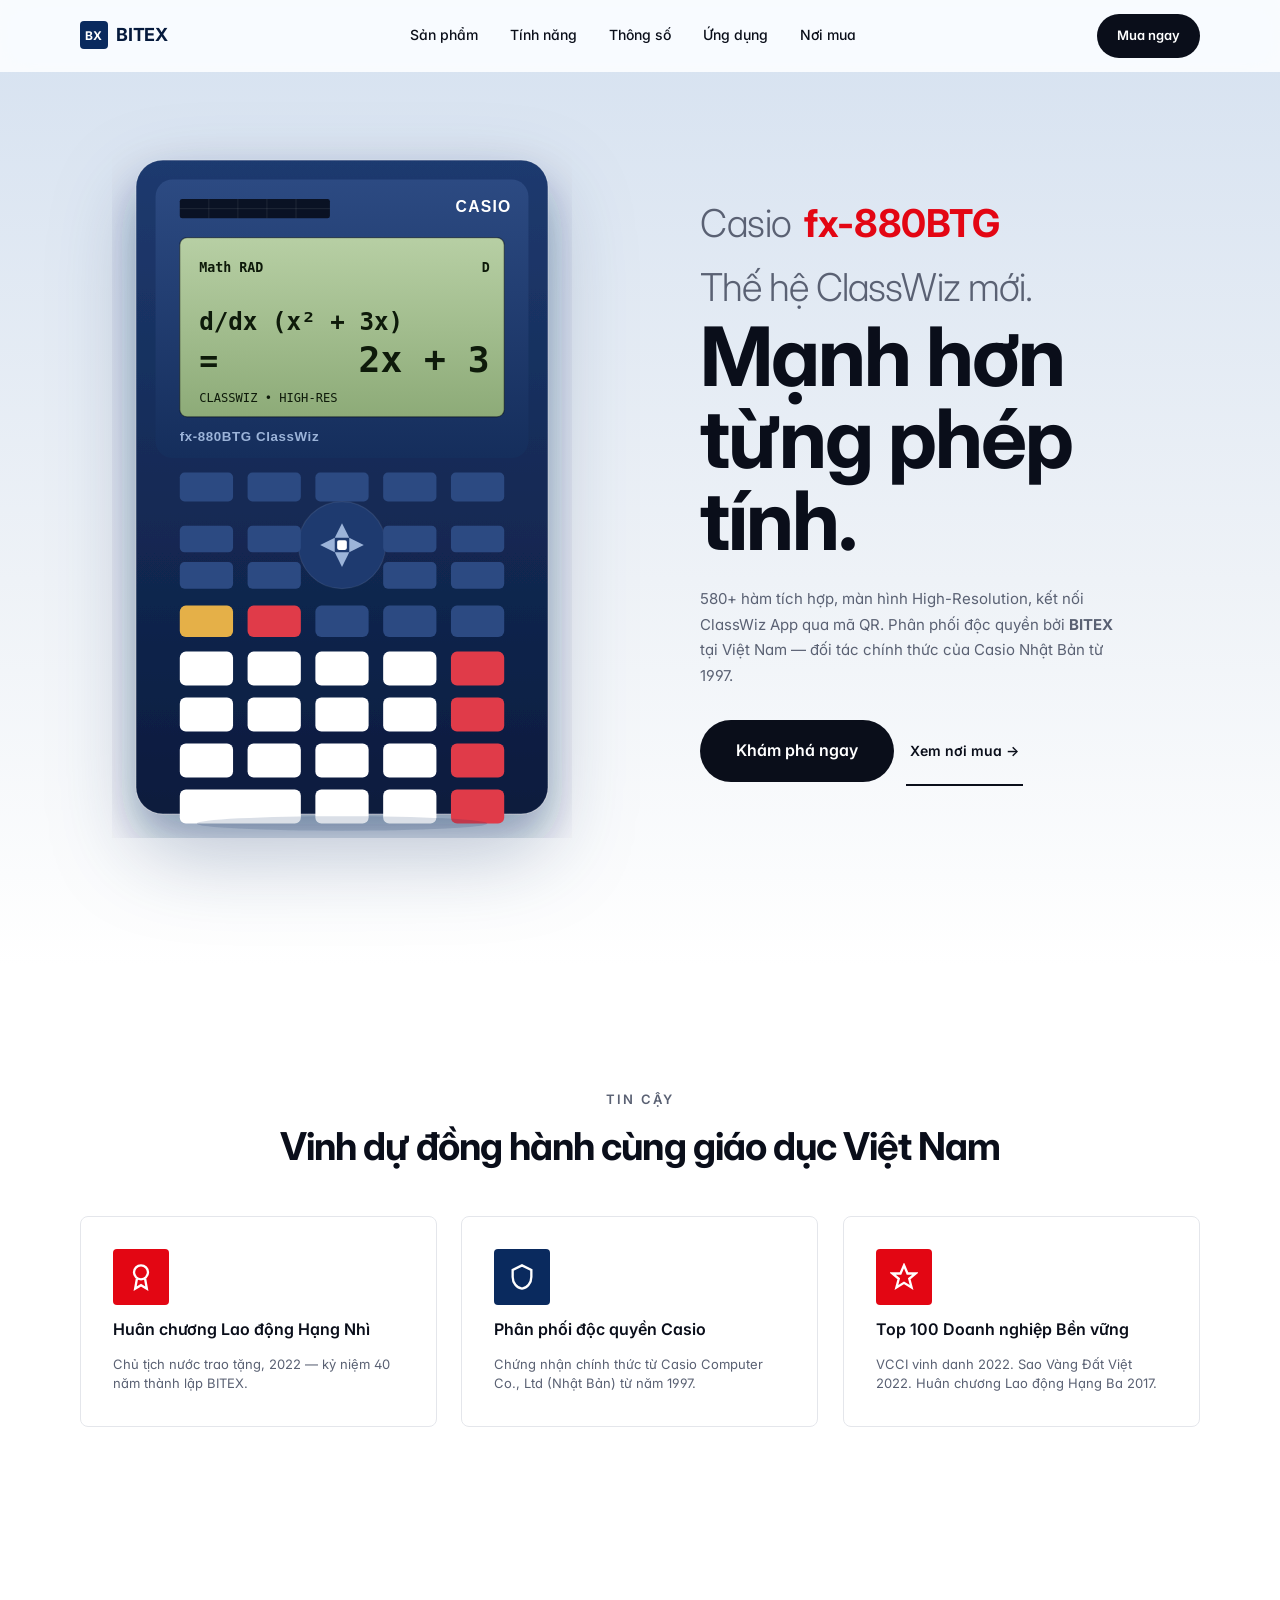
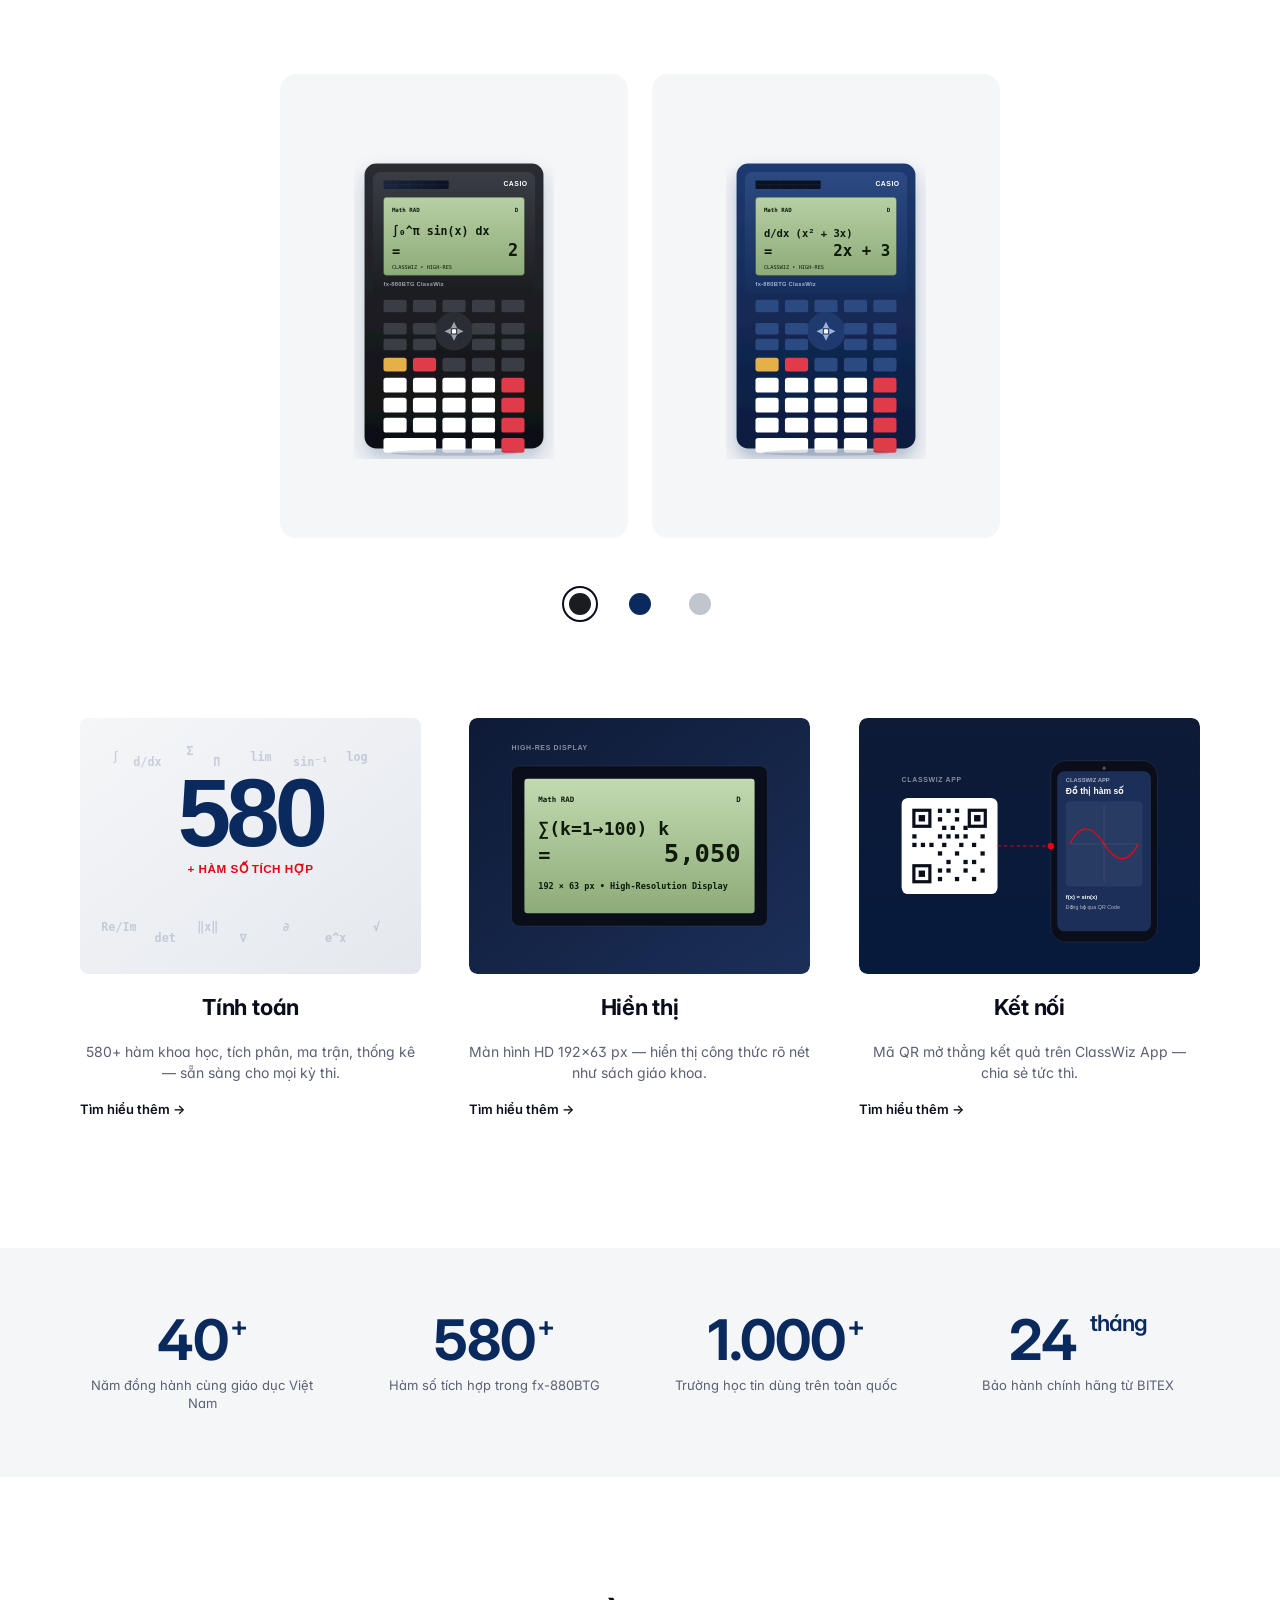
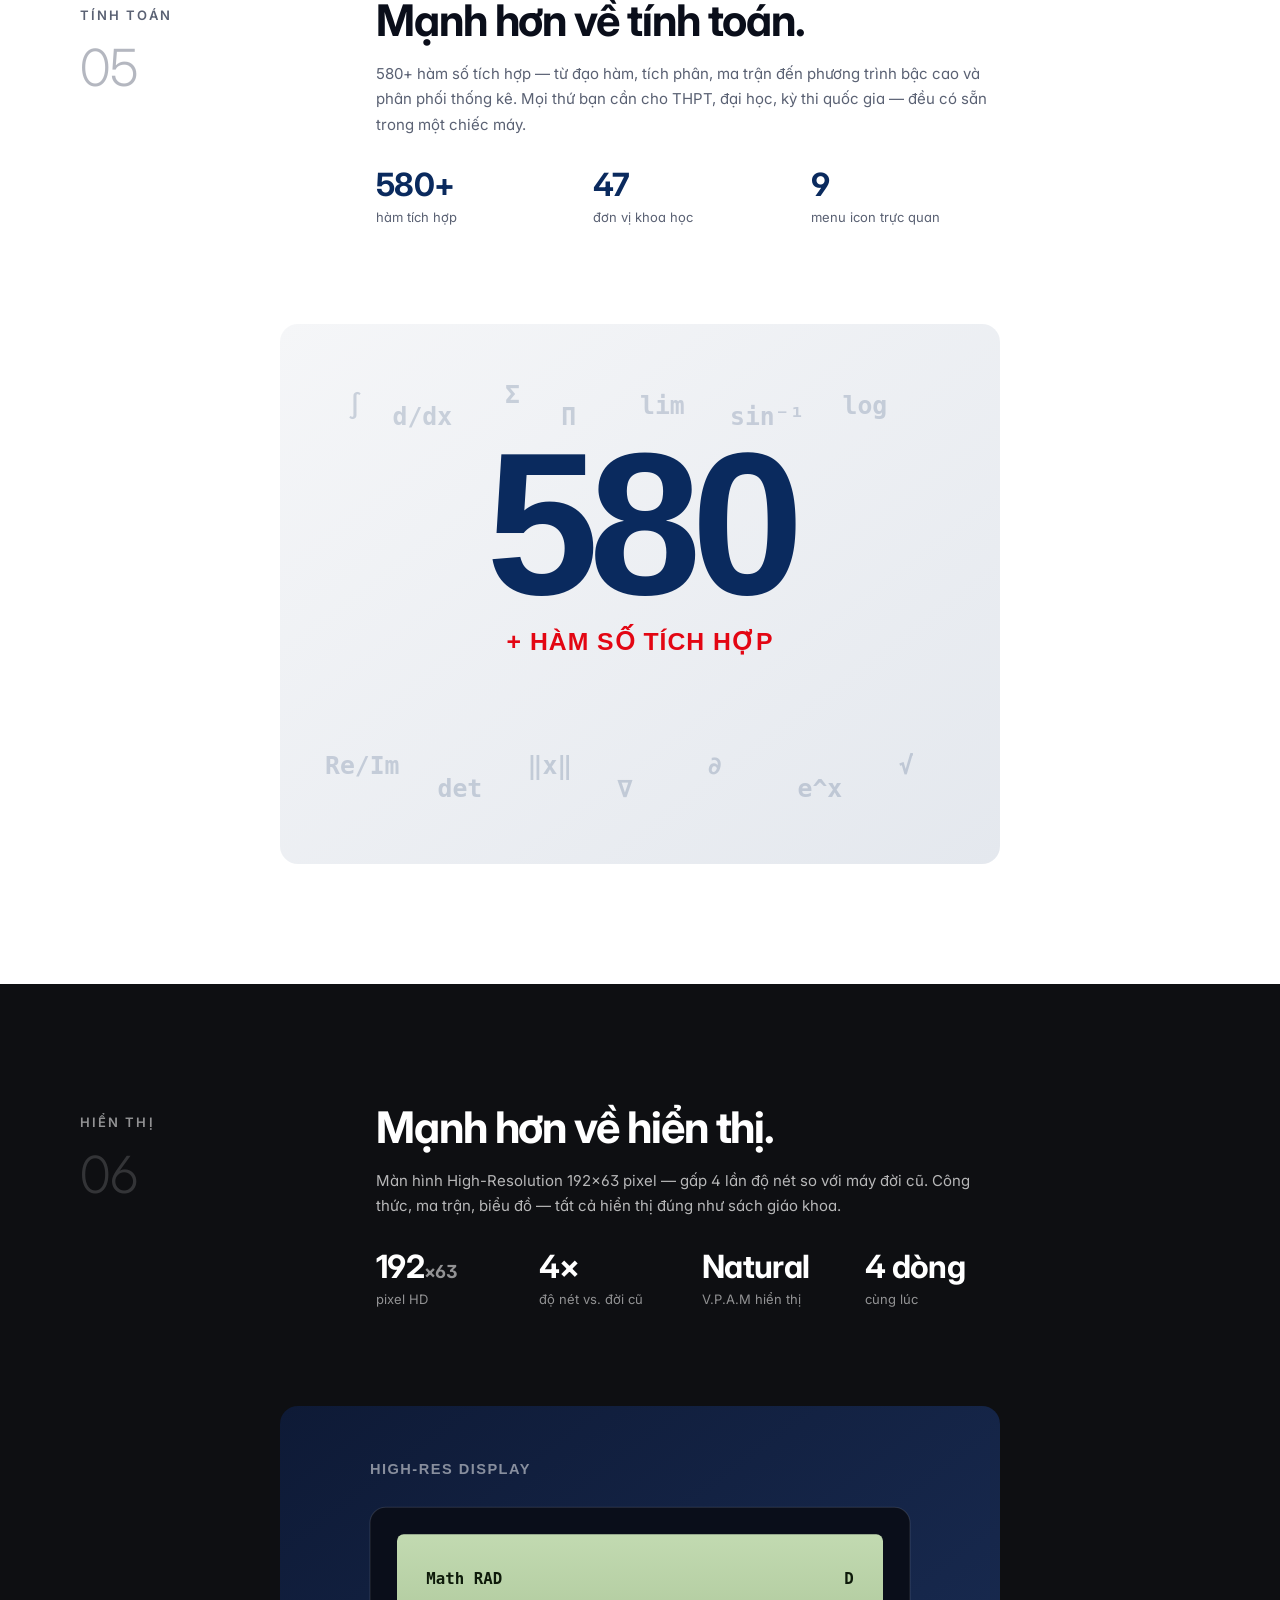
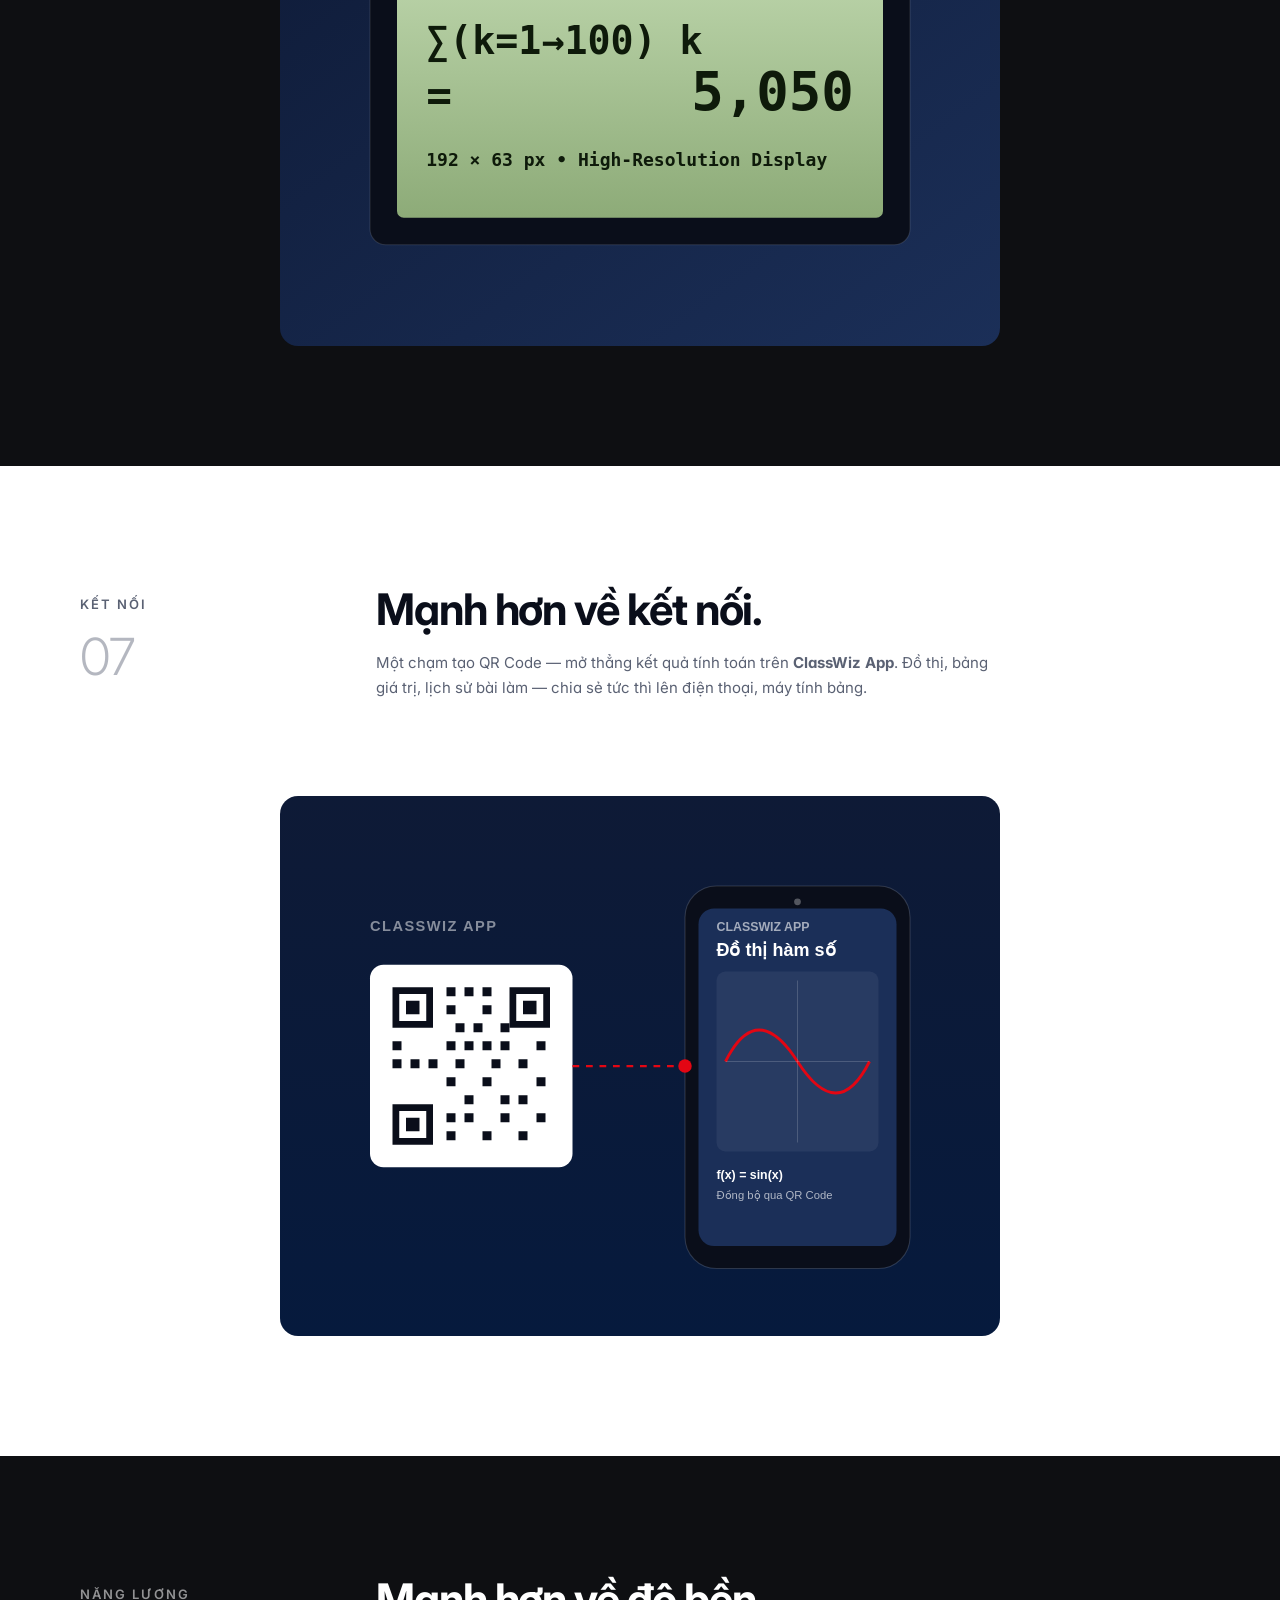
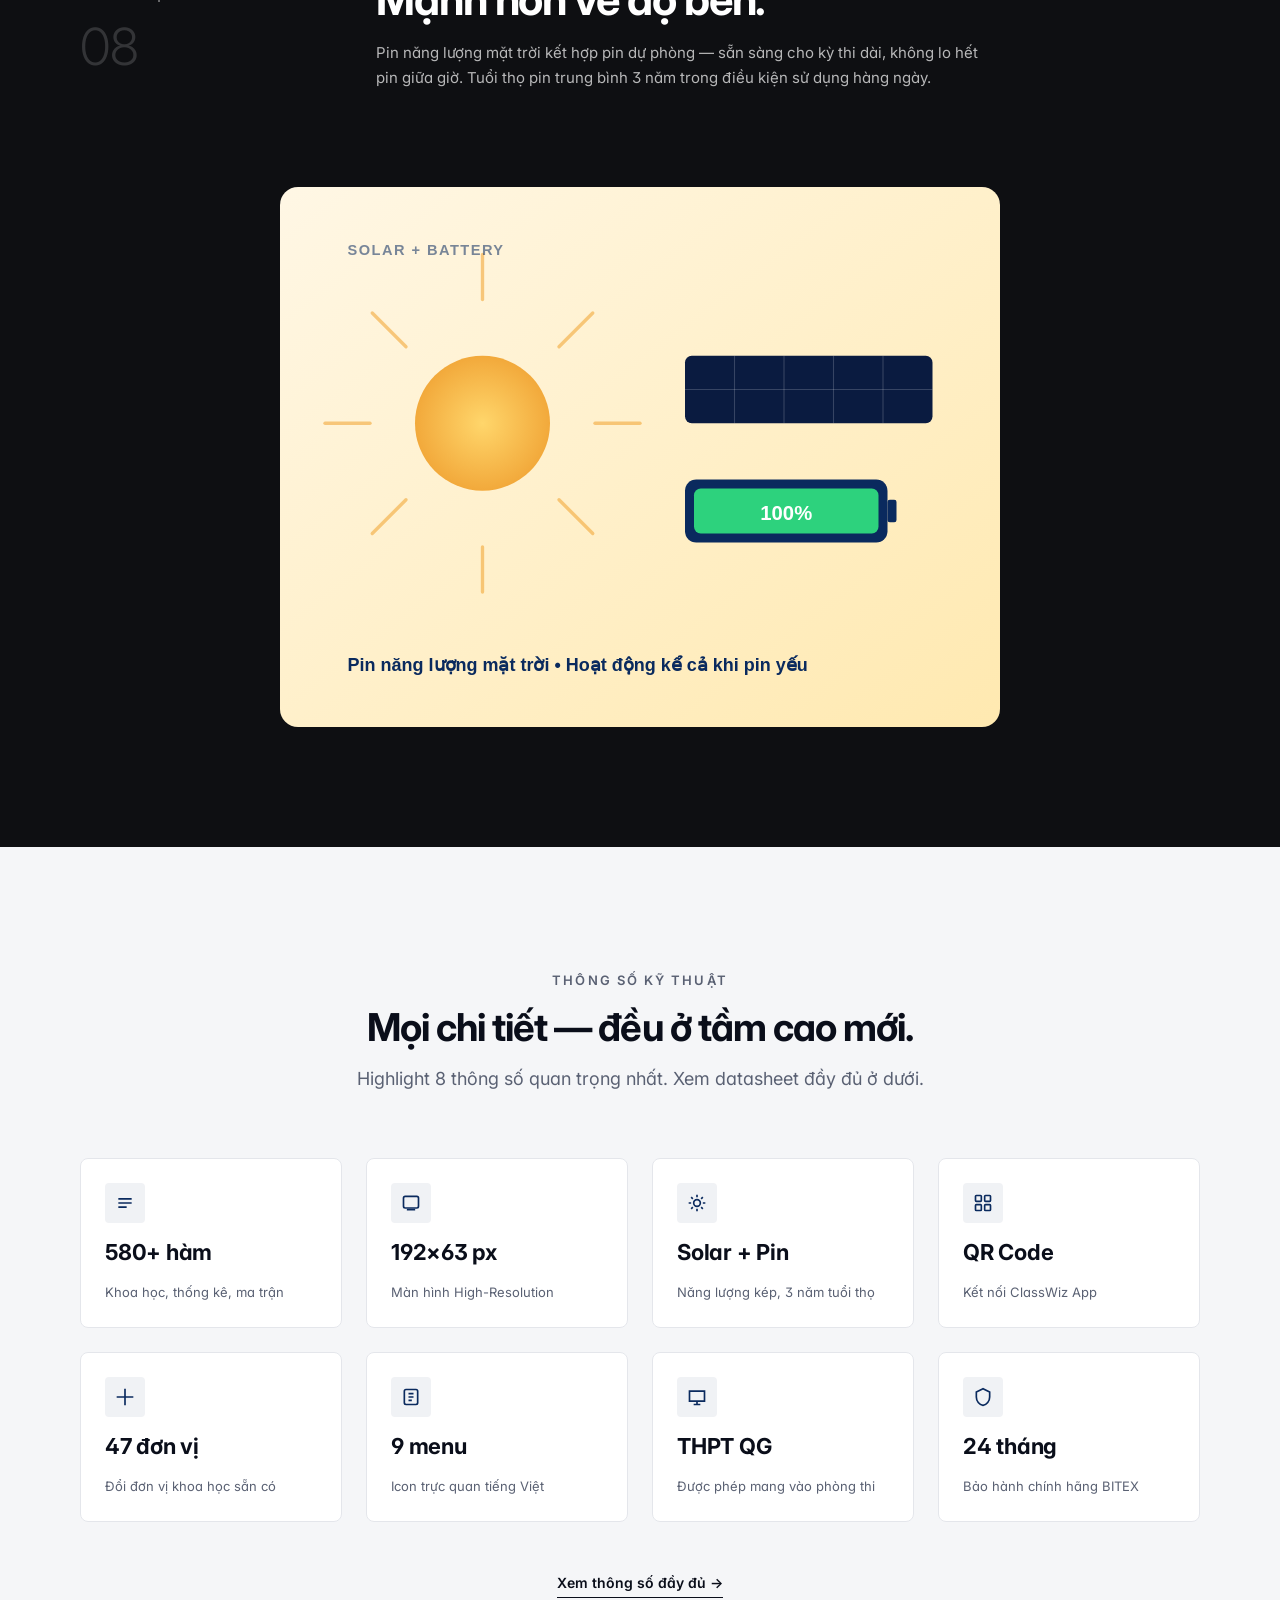
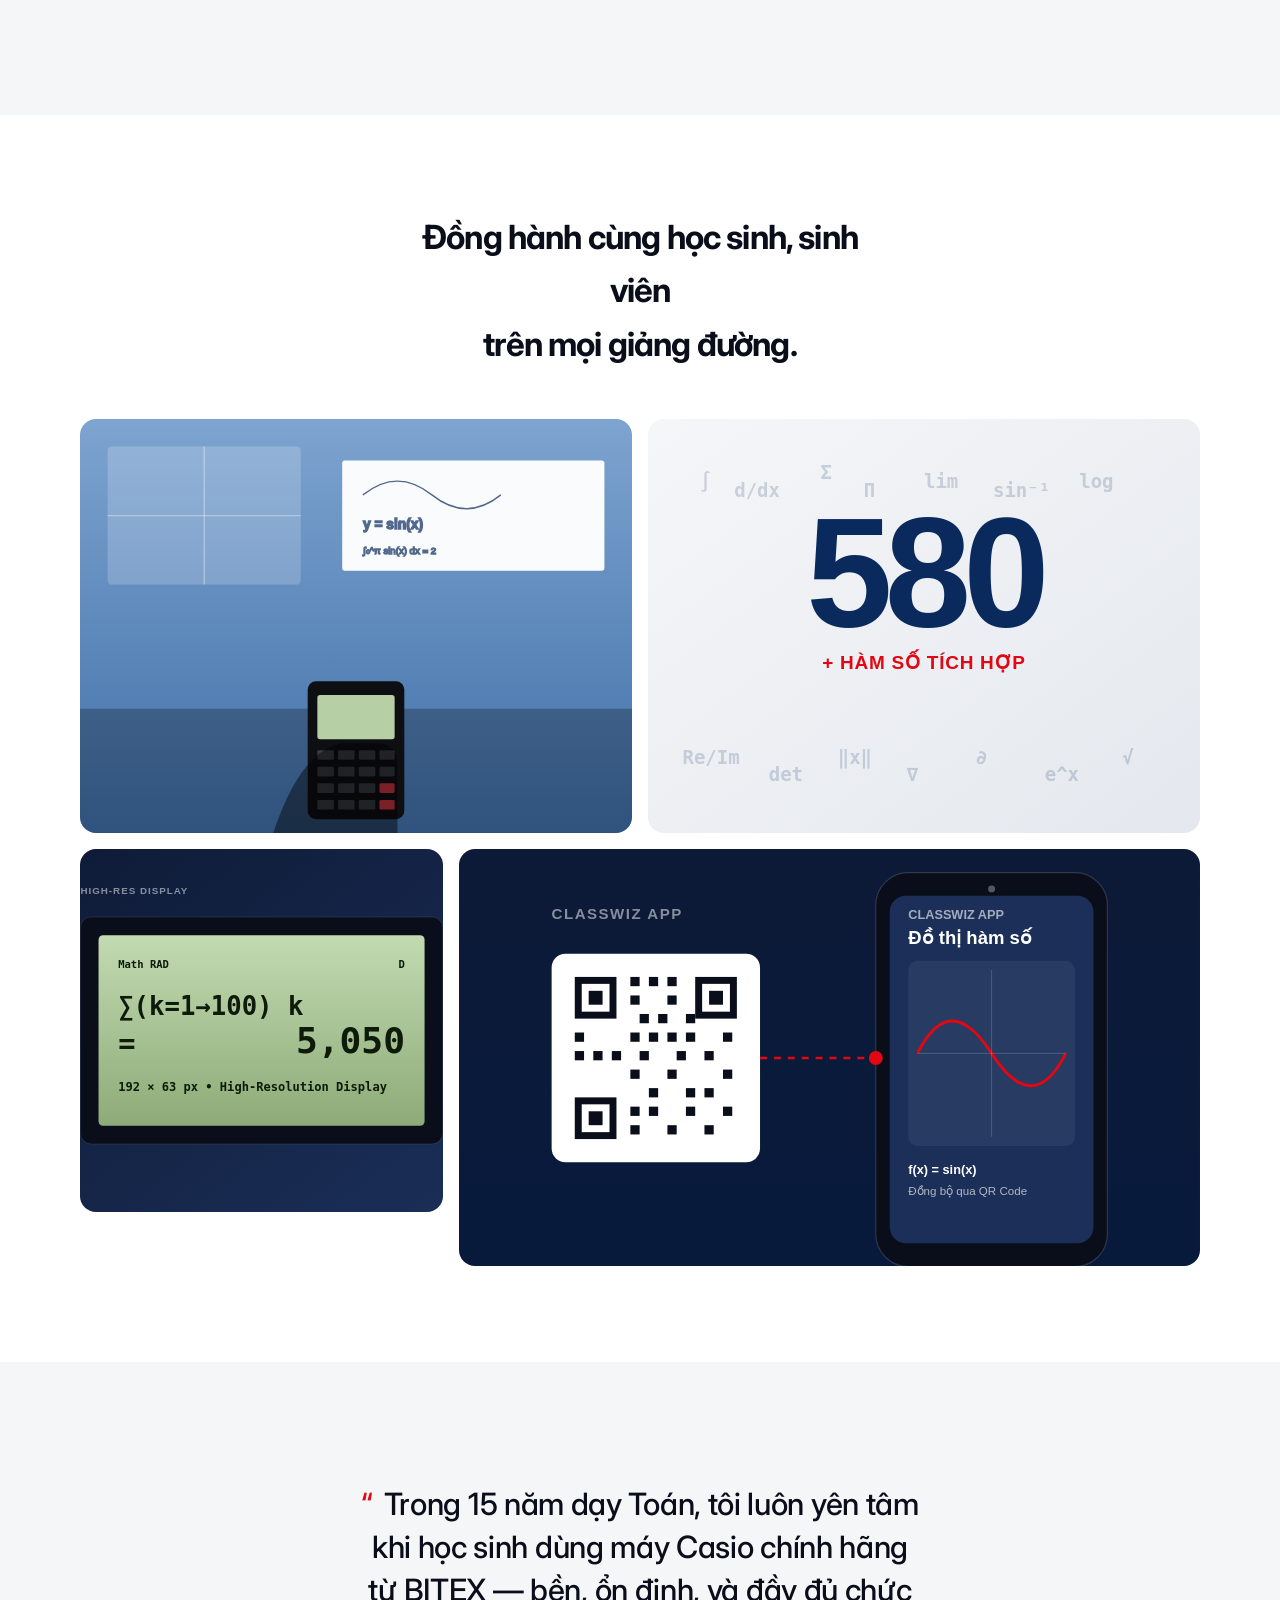
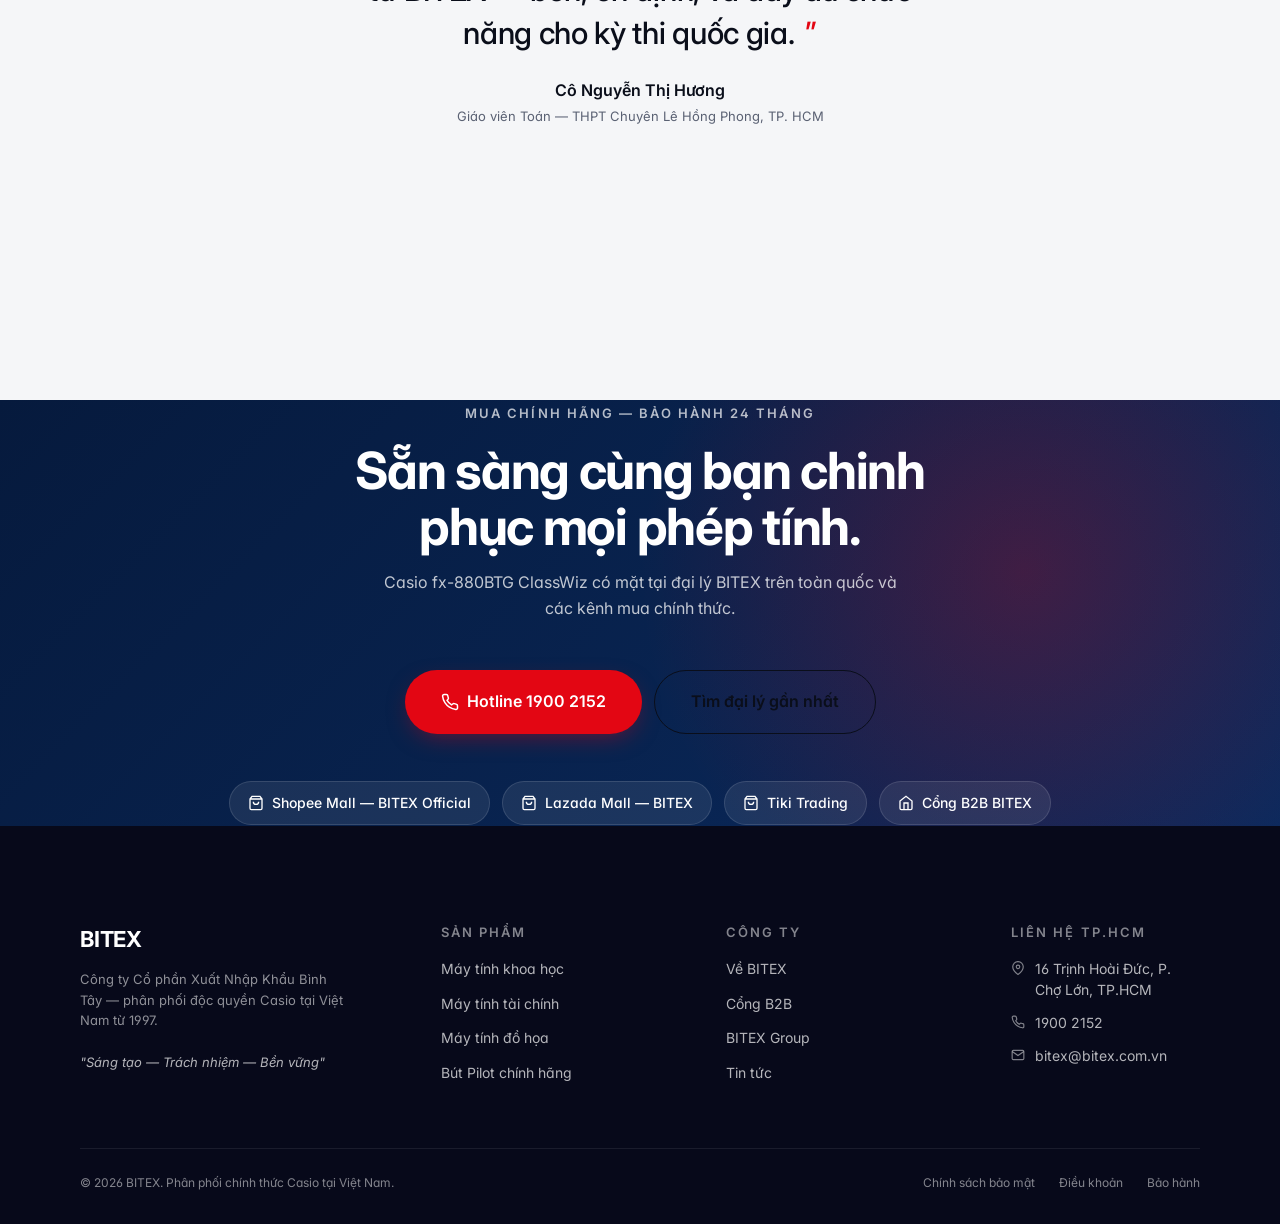
==== index.html @ a96a117e "First commit" ====
<!doctype html>
<html lang="vi">
<head>
  <meta charset="utf-8" />
  <meta name="viewport" content="width=device-width, initial-scale=1, viewport-fit=cover" />
  <meta name="theme-color" content="#0A2A5E" />
  <title>Casio fx-880BTG ClassWiz — Mạnh hơn từng phép tính | BITEX</title>
  <meta name="description" content="Casio fx-880BTG ClassWiz — máy tính khoa học thế hệ mới, 580+ hàm số, màn hình High-Resolution. Phân phối chính thức bởi BITEX, 40+ năm đồng hành cùng giáo dục Việt Nam." />

  <meta property="og:title" content="Casio fx-880BTG ClassWiz — Mạnh hơn từng phép tính" />
  <meta property="og:description" content="Máy tính khoa học thế hệ mới — 580+ hàm tích hợp, màn hình HD. Phân phối chính thức bởi BITEX." />
  <meta property="og:type" content="website" />
  <meta property="og:locale" content="vi_VN" />

  <link rel="preconnect" href="https://fonts.googleapis.com" />
  <link rel="preconnect" href="https://fonts.gstatic.com" crossorigin />
  <link rel="stylesheet" href="https://fonts.googleapis.com/css2?family=Inter:wght@300;400;500;600;700&family=Be+Vietnam+Pro:wght@400;500;600;700&display=swap" />

  <link rel="stylesheet" href="assets/css/reset.css" />
  <link rel="stylesheet" href="assets/css/tokens.css" />
  <link rel="stylesheet" href="assets/css/base.css" />
  <link rel="stylesheet" href="assets/css/components.css" />
  <link rel="stylesheet" href="assets/css/sections.css" />
</head>
<body>

  <!-- ====== NAV ====== -->
  <header class="nav" id="nav">
    <div class="container nav__inner">
      <a href="#" class="nav__brand" aria-label="BITEX — trang chủ">
        <span class="nav__brand-mark">BX</span>
        <span>BITEX</span>
      </a>

      <nav class="nav__menu" aria-label="Menu chính">
        <a class="nav__link" href="#showcase">Sản phẩm</a>
        <a class="nav__link" href="#features">Tính năng</a>
        <a class="nav__link" href="#specs">Thông số</a>
        <a class="nav__link" href="#usage">Ứng dụng</a>
        <a class="nav__link" href="#buy">Nơi mua</a>
      </nav>

      <div class="nav__actions">
        <a href="#buy" class="btn btn--dark" style="padding:10px 20px; font-size:13px;">Mua ngay</a>
        <button class="nav__hamburger" id="hamburger" aria-label="Mở menu" aria-expanded="false">
          <span></span>
        </button>
      </div>
    </div>
  </header>

  <aside class="nav-drawer" id="navDrawer" aria-hidden="true">
    <a class="nav-drawer__link" href="#showcase">Sản phẩm</a>
    <a class="nav-drawer__link" href="#features">Tính năng</a>
    <a class="nav-drawer__link" href="#specs">Thông số</a>
    <a class="nav-drawer__link" href="#usage">Ứng dụng</a>
    <a class="nav-drawer__link" href="#buy">Nơi mua</a>
    <div style="margin-top:32px; display:flex; gap:12px; flex-wrap:wrap;">
      <a href="#buy" class="btn btn--primary">Mua ngay</a>
      <a href="#features" class="btn btn--ghost">Khám phá</a>
    </div>
  </aside>

  <main>

    <!-- ====== 1. HERO ====== -->
    <section class="hero" id="hero" aria-label="Casio fx-880BTG ClassWiz">
      <div class="container">
        <div class="hero__grid">
          <div class="hero__media" data-reveal>
            <img class="hero__product" src="assets/img/product/calculator-navy.svg" alt="Casio fx-880BTG ClassWiz màu Navy — máy tính khoa học cao cấp do BITEX phân phối chính thức." width="460" height="700" />
          </div>

          <div class="hero__copy">
            <p class="hero__product-name" data-reveal>
              <span>Casio</span>
              <strong>fx-880BTG</strong>
            </p>
            <p class="hero__sub" data-reveal data-reveal-delay="100">Thế hệ ClassWiz mới.</p>
            <h1 class="hero__title" data-reveal data-reveal-delay="200">Mạnh hơn từng phép tính.</h1>
            <p class="hero__desc" data-reveal data-reveal-delay="300">
              580+ hàm tích hợp, màn hình High-Resolution, kết nối ClassWiz App qua mã QR. Phân phối độc quyền bởi <strong>BITEX</strong> tại Việt Nam — đối tác chính thức của Casio Nhật Bản từ 1997.
            </p>
            <div class="hero__actions" data-reveal data-reveal-delay="400">
              <a href="#features" class="btn btn--dark btn--lg">Khám phá ngay</a>
              <a href="#buy" class="btn btn--link" style="padding:0 4px;">Xem nơi mua →</a>
            </div>
          </div>
        </div>
      </div>
    </section>

    <!-- ====== 2. AWARDS & REVIEWS ====== -->
    <section class="section awards" aria-label="Giải thưởng và chứng nhận">
      <div class="container">
        <header class="awards__head" data-reveal>
          <p class="eyebrow">Tin cậy</p>
          <h2 class="h-2" style="margin-top:12px;">Vinh dự đồng hành cùng giáo dục Việt Nam</h2>
        </header>

        <div class="awards__grid">
          <article class="award-card" data-reveal data-reveal-delay="100">
            <div class="award-card__visual award-card__visual--accent" aria-hidden="true">
              <svg width="28" height="28" viewBox="0 0 24 24" fill="none" stroke="currentColor" stroke-width="2"><circle cx="12" cy="8" r="6"/><path d="M8.5 13.5 7 22l5-3 5 3-1.5-8.5"/></svg>
            </div>
            <p class="award-card__title">Huân chương Lao động Hạng Nhì</p>
            <p class="award-card__desc">Chủ tịch nước trao tặng, 2022 — kỷ niệm 40 năm thành lập BITEX.</p>
          </article>

          <article class="award-card" data-reveal data-reveal-delay="200">
            <div class="award-card__visual award-card__visual--primary" aria-hidden="true">
              <svg width="28" height="28" viewBox="0 0 24 24" fill="none" stroke="currentColor" stroke-width="2"><path d="M12 2 4 6v6c0 5 3.5 9.5 8 10 4.5-.5 8-5 8-10V6z"/></svg>
            </div>
            <p class="award-card__title">Phân phối độc quyền Casio</p>
            <p class="award-card__desc">Chứng nhận chính thức từ Casio Computer Co., Ltd (Nhật Bản) từ năm 1997.</p>
          </article>

          <article class="award-card" data-reveal data-reveal-delay="300">
            <div class="award-card__visual award-card__visual--accent" aria-hidden="true">
              <svg width="28" height="28" viewBox="0 0 24 24" fill="none" stroke="currentColor" stroke-width="2"><polygon points="12 2 15 9 22 9 16.5 13.5 18.5 21 12 17 5.5 21 7.5 13.5 2 9 9 9"/></svg>
            </div>
            <p class="award-card__title">Top 100 Doanh nghiệp Bền vững</p>
            <p class="award-card__desc">VCCI vinh danh 2022. Sao Vàng Đất Việt 2022. Huân chương Lao động Hạng Ba 2017.</p>
          </article>
        </div>
      </div>
    </section>

    <!-- ====== 3. PRODUCT SHOWCASE (color variants) ====== -->
    <section class="showcase" id="showcase" aria-label="Tổng quan sản phẩm">
      <div class="container">
        <div class="showcase__stage" data-reveal>
          <div class="showcase__product">
            <img src="assets/img/product/calculator-black.svg" alt="Casio fx-880BTG ClassWiz màu đen" width="200" height="280" />
          </div>
          <div class="showcase__product">
            <img src="assets/img/product/calculator-navy.svg" alt="Casio fx-880BTG ClassWiz màu navy" width="200" height="280" />
          </div>
        </div>

        <div class="showcase__controls" data-reveal data-reveal-delay="100" role="group" aria-label="Chọn màu sản phẩm">
          <button class="color-dot is-active" aria-label="Đen" data-color="black">
            <span class="color-dot__inner" style="background:#1A1C20;"></span>
          </button>
          <button class="color-dot" aria-label="Navy" data-color="navy">
            <span class="color-dot__inner" style="background:#0A2A5E;"></span>
          </button>
          <button class="color-dot" aria-label="Bạc" data-color="silver">
            <span class="color-dot__inner" style="background:#C0C5CE;"></span>
          </button>
        </div>

        <div class="showcase__features">
          <a href="#feat-functions" class="feat-card" data-reveal data-reveal-delay="100">
            <div class="feat-card__media">
              <img src="assets/img/hero/feat-functions.svg" alt="580 hàm tích hợp" />
            </div>
            <h3 class="feat-card__title">Tính toán</h3>
            <p class="feat-card__desc">580+ hàm khoa học, tích phân, ma trận, thống kê — sẵn sàng cho mọi kỳ thi.</p>
            <span class="feat-card__cta">Tìm hiểu thêm →</span>
          </a>
          <a href="#feat-display" class="feat-card" data-reveal data-reveal-delay="200">
            <div class="feat-card__media">
              <img src="assets/img/hero/feat-display.svg" alt="Màn hình High-Resolution" />
            </div>
            <h3 class="feat-card__title">Hiển thị</h3>
            <p class="feat-card__desc">Màn hình HD 192×63 px — hiển thị công thức rõ nét như sách giáo khoa.</p>
            <span class="feat-card__cta">Tìm hiểu thêm →</span>
          </a>
          <a href="#feat-app" class="feat-card" data-reveal data-reveal-delay="300">
            <div class="feat-card__media">
              <img src="assets/img/hero/feat-app.svg" alt="Kết nối ClassWiz App" />
            </div>
            <h3 class="feat-card__title">Kết nối</h3>
            <p class="feat-card__desc">Mã QR mở thẳng kết quả trên ClassWiz App — chia sẻ tức thì.</p>
            <span class="feat-card__cta">Tìm hiểu thêm →</span>
          </a>
        </div>
      </div>
    </section>

    <!-- ====== 4. USP STRIP ====== -->
    <section class="usp-strip" aria-label="Con số nổi bật">
      <div class="container">
        <div class="usp-strip__grid">
          <div class="usp-item" data-reveal>
            <p class="usp-item__value"><span data-count="40">0</span><span class="usp-item__suffix">+</span></p>
            <p class="usp-item__label">Năm đồng hành cùng giáo dục Việt Nam</p>
          </div>
          <div class="usp-item" data-reveal data-reveal-delay="100">
            <p class="usp-item__value"><span data-count="580">0</span><span class="usp-item__suffix">+</span></p>
            <p class="usp-item__label">Hàm số tích hợp trong fx-880BTG</p>
          </div>
          <div class="usp-item" data-reveal data-reveal-delay="200">
            <p class="usp-item__value"><span data-count="1000">0</span><span class="usp-item__suffix">+</span></p>
            <p class="usp-item__label">Trường học tin dùng trên toàn quốc</p>
          </div>
          <div class="usp-item" data-reveal data-reveal-delay="300">
            <p class="usp-item__value"><span data-count="24">0</span> <span class="usp-item__suffix" style="font-size:0.4em;">tháng</span></p>
            <p class="usp-item__label">Bảo hành chính hãng từ BITEX</p>
          </div>
        </div>
      </div>
    </section>

    <!-- ====== 5. FEATURE BLOCKS (zig-zag, ASUS-style "Big on X") ====== -->
    <section class="section" id="features" aria-label="Tính năng nổi bật">
      <div class="container">

        <!-- Feature 1 — Tính toán -->
        <div class="feature-block" id="feat-functions">
          <div class="feature-block__grid">
            <div class="feature-block__meta" data-reveal>
              <span class="eyebrow">Tính toán</span>
              <span class="section-number">05</span>
            </div>
            <div class="feature-block__copy" data-reveal data-reveal-delay="100">
              <h2 class="feature-block__title">Mạnh hơn về tính toán.</h2>
              <p class="feature-block__desc">
                580+ hàm số tích hợp — từ đạo hàm, tích phân, ma trận đến phương trình bậc cao và phân phối thống kê. Mọi thứ bạn cần cho THPT, đại học, kỳ thi quốc gia — đều có sẵn trong một chiếc máy.
              </p>
              <div class="feature-stats" style="grid-template-columns:repeat(3,1fr);">
                <div>
                  <p style="font-size:32px; font-weight:700; line-height:1; letter-spacing:-0.02em; color:var(--color-primary);">580+</p>
                  <p style="font-size:13px; color:var(--color-text-muted); margin-top:6px;">hàm tích hợp</p>
                </div>
                <div>
                  <p style="font-size:32px; font-weight:700; line-height:1; letter-spacing:-0.02em; color:var(--color-primary);">47</p>
                  <p style="font-size:13px; color:var(--color-text-muted); margin-top:6px;">đơn vị khoa học</p>
                </div>
                <div>
                  <p style="font-size:32px; font-weight:700; line-height:1; letter-spacing:-0.02em; color:var(--color-primary);">9</p>
                  <p style="font-size:13px; color:var(--color-text-muted); margin-top:6px;">menu icon trực quan</p>
                </div>
              </div>
            </div>
          </div>
          <div class="feature-block__visual feature-block__visual--full" data-reveal data-reveal-delay="200">
            <img src="assets/img/hero/feat-functions.svg" alt="Bảng 580 hàm số tích hợp" />
          </div>
        </div>

      </div>
    </section>

    <!-- Feature 2 — Hiển thị (dark) -->
    <section class="section section--dark" id="feat-display" aria-label="Màn hình High-Resolution">
      <div class="container">
        <div class="feature-block">
          <div class="feature-block__grid">
            <div class="feature-block__meta" data-reveal>
              <span class="eyebrow">Hiển thị</span>
              <span class="section-number">06</span>
            </div>
            <div class="feature-block__copy" data-reveal data-reveal-delay="100">
              <h2 class="feature-block__title">Mạnh hơn về hiển thị.</h2>
              <p class="feature-block__desc">
                Màn hình High-Resolution 192×63 pixel — gấp 4 lần độ nét so với máy đời cũ. Công thức, ma trận, biểu đồ — tất cả hiển thị đúng như sách giáo khoa.
              </p>
              <div class="feature-stats">
                <div>
                  <p style="font-size:32px; font-weight:700; line-height:1; letter-spacing:-0.02em; color:#fff;">192<span style="font-size:18px; color:rgba(255,255,255,0.55);">×63</span></p>
                  <p style="font-size:13px; color:rgba(255,255,255,0.55); margin-top:6px;">pixel HD</p>
                </div>
                <div>
                  <p style="font-size:32px; font-weight:700; line-height:1; letter-spacing:-0.02em; color:#fff;">4×</p>
                  <p style="font-size:13px; color:rgba(255,255,255,0.55); margin-top:6px;">độ nét vs. đời cũ</p>
                </div>
                <div>
                  <p style="font-size:32px; font-weight:700; line-height:1; letter-spacing:-0.02em; color:#fff;">Natural</p>
                  <p style="font-size:13px; color:rgba(255,255,255,0.55); margin-top:6px;">V.P.A.M hiển thị</p>
                </div>
                <div>
                  <p style="font-size:32px; font-weight:700; line-height:1; letter-spacing:-0.02em; color:#fff;">4 dòng</p>
                  <p style="font-size:13px; color:rgba(255,255,255,0.55); margin-top:6px;">cùng lúc</p>
                </div>
              </div>
            </div>
          </div>
          <div class="feature-block__visual feature-block__visual--full" data-reveal data-reveal-delay="200">
            <img src="assets/img/hero/feat-display.svg" alt="Màn hình HD ClassWiz hiển thị công thức tích phân" />
          </div>
        </div>
      </div>
    </section>

    <!-- Feature 3 — Kết nối (light) -->
    <section class="section" id="feat-app" aria-label="Kết nối ClassWiz App qua QR">
      <div class="container">
        <div class="feature-block">
          <div class="feature-block__grid">
            <div class="feature-block__meta" data-reveal>
              <span class="eyebrow">Kết nối</span>
              <span class="section-number">07</span>
            </div>
            <div class="feature-block__copy" data-reveal data-reveal-delay="100">
              <h2 class="feature-block__title">Mạnh hơn về kết nối.</h2>
              <p class="feature-block__desc">
                Một chạm tạo QR Code — mở thẳng kết quả tính toán trên <strong>ClassWiz App</strong>. Đồ thị, bảng giá trị, lịch sử bài làm — chia sẻ tức thì lên điện thoại, máy tính bảng.
              </p>
            </div>
          </div>
          <div class="feature-block__visual feature-block__visual--full" data-reveal data-reveal-delay="200">
            <img src="assets/img/hero/feat-app.svg" alt="QR Code kết nối ClassWiz App" />
          </div>
        </div>
      </div>
    </section>

    <!-- Feature 4 — Năng lượng (dark) -->
    <section class="section section--dark" id="feat-solar" aria-label="Pin năng lượng mặt trời">
      <div class="container">
        <div class="feature-block">
          <div class="feature-block__grid">
            <div class="feature-block__meta" data-reveal>
              <span class="eyebrow">Năng lượng</span>
              <span class="section-number">08</span>
            </div>
            <div class="feature-block__copy" data-reveal data-reveal-delay="100">
              <h2 class="feature-block__title">Mạnh hơn về độ bền.</h2>
              <p class="feature-block__desc">
                Pin năng lượng mặt trời kết hợp pin dự phòng — sẵn sàng cho kỳ thi dài, không lo hết pin giữa giờ. Tuổi thọ pin trung bình 3 năm trong điều kiện sử dụng hàng ngày.
              </p>
            </div>
          </div>
          <div class="feature-block__visual feature-block__visual--full" data-reveal data-reveal-delay="200">
            <img src="assets/img/hero/feat-solar.svg" alt="Pin năng lượng mặt trời" />
          </div>
        </div>
      </div>
    </section>

    <!-- ====== 6. SPECS GRID ====== -->
    <section class="section specs" id="specs" aria-label="Thông số kỹ thuật">
      <div class="container">
        <header class="specs__head" data-reveal>
          <p class="eyebrow">Thông số kỹ thuật</p>
          <h2 class="h-2" style="margin-top:12px;">Mọi chi tiết — đều ở tầm cao mới.</h2>
          <p class="lead" style="margin:16px auto 0;">Highlight 8 thông số quan trọng nhất. Xem datasheet đầy đủ ở dưới.</p>
        </header>

        <div class="specs__grid">
          <div class="spec-card" data-reveal>
            <div class="spec-card__icon"><svg width="20" height="20" viewBox="0 0 24 24" fill="none" stroke="currentColor" stroke-width="2"><path d="M4 7h16M4 12h16M4 17h10"/></svg></div>
            <p class="spec-card__value">580+ hàm</p>
            <p class="spec-card__label">Khoa học, thống kê, ma trận</p>
          </div>
          <div class="spec-card" data-reveal data-reveal-delay="100">
            <div class="spec-card__icon"><svg width="20" height="20" viewBox="0 0 24 24" fill="none" stroke="currentColor" stroke-width="2"><rect x="3" y="4" width="18" height="14" rx="2"/><path d="M7 20h10"/></svg></div>
            <p class="spec-card__value">192×63 px</p>
            <p class="spec-card__label">Màn hình High-Resolution</p>
          </div>
          <div class="spec-card" data-reveal data-reveal-delay="200">
            <div class="spec-card__icon"><svg width="20" height="20" viewBox="0 0 24 24" fill="none" stroke="currentColor" stroke-width="2"><circle cx="12" cy="12" r="4"/><path d="M12 2v3M12 19v3M2 12h3M19 12h3M5 5l2 2M17 17l2 2M19 5l-2 2M7 17l-2 2"/></svg></div>
            <p class="spec-card__value">Solar + Pin</p>
            <p class="spec-card__label">Năng lượng kép, 3 năm tuổi thọ</p>
          </div>
          <div class="spec-card" data-reveal data-reveal-delay="300">
            <div class="spec-card__icon"><svg width="20" height="20" viewBox="0 0 24 24" fill="none" stroke="currentColor" stroke-width="2"><rect x="3" y="3" width="7" height="7" rx="1"/><rect x="14" y="3" width="7" height="7" rx="1"/><rect x="3" y="14" width="7" height="7" rx="1"/><rect x="14" y="14" width="7" height="7" rx="1"/></svg></div>
            <p class="spec-card__value">QR Code</p>
            <p class="spec-card__label">Kết nối ClassWiz App</p>
          </div>
          <div class="spec-card" data-reveal data-reveal-delay="100">
            <div class="spec-card__icon"><svg width="20" height="20" viewBox="0 0 24 24" fill="none" stroke="currentColor" stroke-width="2"><path d="M12 2v20M2 12h20"/></svg></div>
            <p class="spec-card__value">47 đơn vị</p>
            <p class="spec-card__label">Đổi đơn vị khoa học sẵn có</p>
          </div>
          <div class="spec-card" data-reveal data-reveal-delay="200">
            <div class="spec-card__icon"><svg width="20" height="20" viewBox="0 0 24 24" fill="none" stroke="currentColor" stroke-width="2"><rect x="4" y="3" width="16" height="18" rx="2"/><path d="M9 8h6M9 12h6M9 16h4"/></svg></div>
            <p class="spec-card__value">9 menu</p>
            <p class="spec-card__label">Icon trực quan tiếng Việt</p>
          </div>
          <div class="spec-card" data-reveal data-reveal-delay="300">
            <div class="spec-card__icon"><svg width="20" height="20" viewBox="0 0 24 24" fill="none" stroke="currentColor" stroke-width="2"><path d="M8 21h8M12 17v4M3 5h18v12H3z"/></svg></div>
            <p class="spec-card__value">THPT QG</p>
            <p class="spec-card__label">Được phép mang vào phòng thi</p>
          </div>
          <div class="spec-card" data-reveal data-reveal-delay="400">
            <div class="spec-card__icon"><svg width="20" height="20" viewBox="0 0 24 24" fill="none" stroke="currentColor" stroke-width="2"><path d="M12 2 4 6v6c0 5 3.5 9.5 8 10 4.5-.5 8-5 8-10V6z"/></svg></div>
            <p class="spec-card__value">24 tháng</p>
            <p class="spec-card__label">Bảo hành chính hãng BITEX</p>
          </div>
        </div>

        <div style="text-align:center; margin-top:48px;" data-reveal>
          <a href="#buy" class="btn btn--link">Xem thông số đầy đủ →</a>
        </div>
      </div>
    </section>

    <!-- ====== 7. LIFESTYLE (real-world usage) ====== -->
    <section class="section lifestyle" id="usage" aria-label="Ứng dụng thực tế">
      <div class="container">
        <h2 class="lifestyle__title" data-reveal>Đồng hành cùng học sinh, sinh viên<br/>trên mọi giảng đường.</h2>
        <div class="lifestyle__grid">
          <div class="lifestyle__item" data-reveal>
            <img src="assets/img/hero/life-classroom.svg" alt="Học sinh dùng Casio fx-880BTG trong lớp toán THPT" />
          </div>
          <div class="lifestyle__item" data-reveal data-reveal-delay="100">
            <img src="assets/img/hero/feat-functions.svg" alt="Sinh viên kỹ thuật giải bài toán tích phân" />
          </div>
          <div class="lifestyle__item" data-reveal data-reveal-delay="200">
            <img src="assets/img/hero/feat-display.svg" alt="Cận cảnh màn hình HD" />
          </div>
          <div class="lifestyle__item" data-reveal data-reveal-delay="300">
            <img src="assets/img/hero/feat-app.svg" alt="Học sinh quét QR mở ClassWiz App" />
          </div>
        </div>
      </div>
    </section>

    <!-- ====== 8. TESTIMONIAL ====== -->
    <section class="section testimonial section--alt" aria-label="Lời chứng thực">
      <div class="container" style="max-width:880px;">
        <p class="testimonial__quote" data-reveal>
          Trong 15 năm dạy Toán, tôi luôn yên tâm khi học sinh dùng máy Casio chính hãng từ BITEX — bền, ổn định, và đầy đủ chức năng cho kỳ thi quốc gia.
        </p>
        <div class="testimonial__attrib" data-reveal data-reveal-delay="200">
          <p class="testimonial__name">Cô Nguyễn Thị Hương</p>
          <p class="testimonial__role">Giáo viên Toán — THPT Chuyên Lê Hồng Phong, TP. HCM</p>
        </div>

        <div class="partners" data-reveal data-reveal-delay="300" aria-label="Đối tác giáo dục">
          <span class="partners__item">CHUYÊN LÊ HỒNG PHONG</span>
          <span class="partners__item">CHUYÊN HÀ NỘI – AMSTERDAM</span>
          <span class="partners__item">ĐH BÁCH KHOA HÀ NỘI</span>
          <span class="partners__item">ĐH KINH TẾ TP.HCM</span>
          <span class="partners__item">ĐH SƯ PHẠM HÀ NỘI</span>
        </div>
      </div>
    </section>

    <!-- ====== 9. CTA FINAL ====== -->
    <section class="cta-final" id="buy" aria-label="Nơi mua hàng">
      <div class="container">
        <p class="eyebrow" style="color:rgba(255,255,255,0.7);" data-reveal>Mua chính hãng — Bảo hành 24 tháng</p>
        <h2 class="cta-final__title" data-reveal data-reveal-delay="100" style="margin-top:16px;">
          Sẵn sàng cùng bạn chinh phục mọi phép tính.
        </h2>
        <p class="cta-final__sub" data-reveal data-reveal-delay="200">
          Casio fx-880BTG ClassWiz có mặt tại đại lý BITEX trên toàn quốc và các kênh mua chính thức.
        </p>

        <div class="cta-final__actions" data-reveal data-reveal-delay="300">
          <a href="tel:19002152" class="btn btn--primary btn--lg">
            <svg width="18" height="18" viewBox="0 0 24 24" fill="none" stroke="currentColor" stroke-width="2"><path d="M22 16.92v3a2 2 0 0 1-2.18 2 19.79 19.79 0 0 1-8.63-3.07 19.5 19.5 0 0 1-6-6 19.79 19.79 0 0 1-3.07-8.67A2 2 0 0 1 4.11 2h3a2 2 0 0 1 2 1.72c.12.9.34 1.78.66 2.6a2 2 0 0 1-.45 2.11L8.09 9.91a16 16 0 0 0 6 6l1.48-1.27a2 2 0 0 1 2.11-.45c.82.32 1.7.54 2.6.66A2 2 0 0 1 22 16.92z"/></svg>
            Hotline 1900 2152
          </a>
          <a href="https://bitex.com.vn/" class="btn btn--ghost btn--lg">Tìm đại lý gần nhất</a>
        </div>

        <div class="cta-final__channels" data-reveal data-reveal-delay="400">
          <a href="https://shopee.vn" class="cta-channel">
            <svg width="16" height="16" viewBox="0 0 24 24" fill="none" stroke="currentColor" stroke-width="2"><path d="M6 2 3 6v14a2 2 0 0 0 2 2h14a2 2 0 0 0 2-2V6l-3-4zM3 6h18M16 10a4 4 0 0 1-8 0"/></svg>
            Shopee Mall — BITEX Official
          </a>
          <a href="https://lazada.vn" class="cta-channel">
            <svg width="16" height="16" viewBox="0 0 24 24" fill="none" stroke="currentColor" stroke-width="2"><path d="M6 2 3 6v14a2 2 0 0 0 2 2h14a2 2 0 0 0 2-2V6l-3-4zM3 6h18M16 10a4 4 0 0 1-8 0"/></svg>
            Lazada Mall — BITEX
          </a>
          <a href="https://tiki.vn" class="cta-channel">
            <svg width="16" height="16" viewBox="0 0 24 24" fill="none" stroke="currentColor" stroke-width="2"><path d="M6 2 3 6v14a2 2 0 0 0 2 2h14a2 2 0 0 0 2-2V6l-3-4zM3 6h18M16 10a4 4 0 0 1-8 0"/></svg>
            Tiki Trading
          </a>
          <a href="https://b2b.bitex.com.vn/" class="cta-channel">
            <svg width="16" height="16" viewBox="0 0 24 24" fill="none" stroke="currentColor" stroke-width="2"><path d="M3 9 12 2l9 7v11a2 2 0 0 1-2 2H5a2 2 0 0 1-2-2z"/><path d="M9 22V12h6v10"/></svg>
            Cổng B2B BITEX
          </a>
        </div>
      </div>
    </section>

  </main>

  <!-- ====== FOOTER ====== -->
  <footer class="footer" aria-label="Footer">
    <div class="container">
      <div class="footer__grid">
        <div>
          <p class="footer__brand">BITEX</p>
          <p class="footer__tag">
            Công ty Cổ phần Xuất Nhập Khẩu Bình Tây — phân phối độc quyền Casio tại Việt Nam từ 1997.
            <br/><br/>
            <em style="color:rgba(255,255,255,0.7);">"Sáng tạo — Trách nhiệm — Bền vững"</em>
          </p>
        </div>

        <div>
          <p class="footer__col-title">Sản phẩm</p>
          <ul class="footer__list">
            <li><a href="#">Máy tính khoa học</a></li>
            <li><a href="#">Máy tính tài chính</a></li>
            <li><a href="#">Máy tính đồ họa</a></li>
            <li><a href="#">Bút Pilot chính hãng</a></li>
          </ul>
        </div>

        <div>
          <p class="footer__col-title">Công ty</p>
          <ul class="footer__list">
            <li><a href="https://bitex.com.vn/">Về BITEX</a></li>
            <li><a href="https://b2b.bitex.com.vn/">Cổng B2B</a></li>
            <li><a href="https://bitexgroup.vn/">BITEX Group</a></li>
            <li><a href="#">Tin tức</a></li>
          </ul>
        </div>

        <div>
          <p class="footer__col-title">Liên hệ TP.HCM</p>
          <div style="display:flex; flex-direction:column; gap:12px;">
            <p class="footer__contact-line">
              <svg width="14" height="14" viewBox="0 0 24 24" fill="none" stroke="currentColor" stroke-width="2"><path d="M21 10c0 7-9 13-9 13s-9-6-9-13a9 9 0 1 1 18 0z"/><circle cx="12" cy="10" r="3"/></svg>
              16 Trịnh Hoài Đức, P. Chợ Lớn, TP.HCM
            </p>
            <p class="footer__contact-line">
              <svg width="14" height="14" viewBox="0 0 24 24" fill="none" stroke="currentColor" stroke-width="2"><path d="M22 16.92v3a2 2 0 0 1-2.18 2 19.79 19.79 0 0 1-8.63-3.07 19.5 19.5 0 0 1-6-6 19.79 19.79 0 0 1-3.07-8.67A2 2 0 0 1 4.11 2h3a2 2 0 0 1 2 1.72c.12.9.34 1.78.66 2.6a2 2 0 0 1-.45 2.11L8.09 9.91a16 16 0 0 0 6 6l1.48-1.27a2 2 0 0 1 2.11-.45c.82.32 1.7.54 2.6.66A2 2 0 0 1 22 16.92z"/></svg>
              1900 2152
            </p>
            <p class="footer__contact-line">
              <svg width="14" height="14" viewBox="0 0 24 24" fill="none" stroke="currentColor" stroke-width="2"><rect x="2" y="4" width="20" height="16" rx="2"/><path d="m22 6-10 7L2 6"/></svg>
              bitex@bitex.com.vn
            </p>
          </div>
        </div>
      </div>

      <div class="footer__bottom">
        <p>© 2026 BITEX. Phân phối chính thức Casio tại Việt Nam.</p>
        <div class="footer__legal">
          <a href="#">Chính sách bảo mật</a>
          <a href="#">Điều khoản</a>
          <a href="#">Bảo hành</a>
        </div>
      </div>
    </div>
  </footer>

  <script type="module" src="assets/js/main.js"></script>
</body>
</html>
---- assets/css/tokens.css ----
/* ==========================================================================
   Design Tokens — Bitex Landing Page
   Inspired by ASUS Zenfone 9 premium product page layout
   ========================================================================== */

:root {
  /* ---------- Color: Primary (Bitex Navy DNA, dialed deep for premium) ---------- */
  --color-primary:        #0A2A5E;
  --color-primary-deep:   #061A3D;
  --color-primary-light:  #2B5BA8;

  /* ---------- Color: Accent (Bitex/Casio Red — use sparingly) ---------- */
  --color-accent:         #E30613;
  --color-accent-hover:   #B8050F;

  /* ---------- Color: Neutral ---------- */
  --color-bg:             #FFFFFF;
  --color-bg-alt:         #F5F6F8;
  --color-bg-tint:        #EEF0F4;          /* hero gradient bottom */
  --color-bg-dark:        #0E0F12;          /* near-black for dark sections */
  --color-bg-dark-2:      #1A1C20;          /* slightly lighter dark */
  --color-text:           #0A0E1A;
  --color-text-muted:     #5A6173;
  --color-text-inverse:   #FFFFFF;
  --color-text-inverse-muted: rgba(255,255,255,0.65);
  --color-border:         #E4E6EB;
  --color-border-dark:    rgba(255,255,255,0.10);

  /* ---------- Hero gradient (light, sky → white) ---------- */
  --gradient-hero-light: linear-gradient(180deg, #D5E1F0 0%, #EEF2F7 60%, #FFFFFF 100%);
  --gradient-hero-dark:  linear-gradient(180deg, #0E0F12 0%, #1A1C20 100%);

  /* ---------- Typography ---------- */
  --font-display: 'Inter', 'Be Vietnam Pro', system-ui, -apple-system, Segoe UI, Roboto, sans-serif;
  --font-body:    'Inter', 'Be Vietnam Pro', system-ui, -apple-system, Segoe UI, Roboto, sans-serif;

  --text-hero:    clamp(40px, 6.4vw, 88px);
  --text-h1:      clamp(32px, 4.2vw, 60px);
  --text-h2:      clamp(28px, 3.0vw, 44px);
  --text-h3:      clamp(20px, 1.6vw, 24px);
  --text-eyebrow: 13px;
  --text-body-lg: 18px;
  --text-body:    16px;
  --text-small:   14px;
  --text-caption: 12px;

  --fw-light:     300;
  --fw-regular:   400;
  --fw-medium:    500;
  --fw-semibold:  600;
  --fw-bold:      700;

  --lh-tight:     1.05;
  --lh-heading:   1.15;
  --lh-body:      1.6;

  --ls-tight:     -0.025em;
  --ls-normal:    0;
  --ls-wide:      0.16em;

  /* ---------- Container ---------- */
  --container-max:    1280px;
  --container-wide:   1440px;
  --container-pad-d:  80px;
  --container-pad-t:  48px;
  --container-pad-m:  20px;

  /* ---------- Section padding ---------- */
  --section-py-d:     120px;
  --section-py-t:     80px;
  --section-py-m:     56px;

  /* ---------- Spacing (8pt grid) ---------- */
  --space-1:  4px;
  --space-2:  8px;
  --space-3:  12px;
  --space-4:  16px;
  --space-5:  24px;
  --space-6:  32px;
  --space-7:  48px;
  --space-8:  64px;
  --space-9:  96px;
  --space-10: 128px;

  /* ---------- Radius ---------- */
  --radius-sm:   4px;
  --radius-md:   8px;
  --radius-lg:   16px;
  --radius-xl:   24px;
  --radius-pill: 999px;

  /* ---------- Elevation (light, never heavy) ---------- */
  --shadow-sm:   0 1px 2px rgba(10,14,26,0.04);
  --shadow-md:   0 4px 16px rgba(10,14,26,0.06);
  --shadow-lg:   0 12px 32px rgba(10,14,26,0.10);
  --shadow-product: 0 40px 60px -20px rgba(10,42,94,0.25);

  /* ---------- Motion ---------- */
  --ease-out:    cubic-bezier(0.16, 1, 0.3, 1);
  --ease-in-out: cubic-bezier(0.65, 0, 0.35, 1);
  --dur-fast:    180ms;
  --dur-base:    250ms;
  --dur-slow:    600ms;

  /* ---------- Layout primitives ---------- */
  --nav-h:       64px;
  --nav-h-d:     72px;

  /* ---------- Breakpoints (for JS reference) ---------- */
  --bp-tablet:   768px;
  --bp-desktop:  1024px;
  --bp-wide:     1440px;
}

/* prefers-reduced-motion: respect user preference globally */
@media (prefers-reduced-motion: reduce) {
  :root {
    --dur-fast: 0.01ms;
    --dur-base: 0.01ms;
    --dur-slow: 0.01ms;
  }
}
---- assets/css/base.css ----
/* ==========================================================================
   Base: typography, container, helpers
   ========================================================================== */

html { font-family: var(--font-body); }

body {
  background: var(--color-bg);
  color: var(--color-text);
  font-size: var(--text-body);
  line-height: var(--lh-body);
  font-weight: var(--fw-regular);
  font-feature-settings: "ss01", "cv11";
}

/* Container — center + horizontal padding */
.container {
  max-width: var(--container-max);
  margin-inline: auto;
  padding-inline: var(--container-pad-m);
  width: 100%;
}

@media (min-width: 768px) {
  .container { padding-inline: var(--container-pad-t); }
}
@media (min-width: 1024px) {
  .container { padding-inline: var(--container-pad-d); }
}

.container--wide { max-width: var(--container-wide); }

/* Section base */
.section {
  position: relative;
  padding-block: var(--section-py-m);
  overflow: clip;          /* sticky elements + parallax safety */
}
@media (min-width: 768px) {
  .section { padding-block: var(--section-py-t); }
}
@media (min-width: 1024px) {
  .section { padding-block: var(--section-py-d); }
}

.section--dark {
  background: var(--color-bg-dark);
  color: var(--color-text-inverse);
}
.section--alt { background: var(--color-bg-alt); }

/* Typography helpers */
.eyebrow {
  display: inline-block;
  font-size: var(--text-eyebrow);
  font-weight: var(--fw-semibold);
  letter-spacing: var(--ls-wide);
  text-transform: uppercase;
  color: var(--color-text-muted);
}
.section--dark .eyebrow { color: rgba(255,255,255,0.55); }

.h-hero {
  font-size: var(--text-hero);
  line-height: var(--lh-tight);
  font-weight: var(--fw-bold);
  letter-spacing: var(--ls-tight);
}
.h-1 {
  font-size: var(--text-h1);
  line-height: var(--lh-heading);
  font-weight: var(--fw-bold);
  letter-spacing: var(--ls-tight);
}
.h-2 {
  font-size: var(--text-h2);
  line-height: var(--lh-heading);
  font-weight: var(--fw-bold);
  letter-spacing: var(--ls-tight);
}
.h-3 {
  font-size: var(--text-h3);
  line-height: var(--lh-heading);
  font-weight: var(--fw-semibold);
}

.text-muted { color: var(--color-text-muted); }
.section--dark .text-muted { color: var(--color-text-inverse-muted); }

.lead {
  font-size: var(--text-body-lg);
  line-height: var(--lh-body);
  color: var(--color-text-muted);
  max-width: 56ch;
}
.section--dark .lead { color: var(--color-text-inverse-muted); }

/* Stack utility */
.stack > * + * { margin-top: var(--stack-gap, var(--space-4)); }
.stack-sm { --stack-gap: var(--space-3); }
.stack-md { --stack-gap: var(--space-5); }
.stack-lg { --stack-gap: var(--space-6); }
.stack-xl { --stack-gap: var(--space-7); }

/* Vertically-rotated side label (like ASUS "Snapdragon® 8+ Gen 1") */
.side-label {
  position: absolute;
  right: 24px;
  top: 50%;
  transform: rotate(-90deg) translateX(50%);
  transform-origin: right center;
  font-size: 11px;
  letter-spacing: var(--ls-wide);
  text-transform: uppercase;
  color: var(--color-text-muted);
  white-space: nowrap;
  pointer-events: none;
}
.section--dark .side-label { color: rgba(255,255,255,0.4); }
@media (max-width: 1023px) { .side-label { display: none; } }

/* Section number (left column eyebrow + giant number) */
.section-number {
  font-size: clamp(36px, 4vw, 56px);
  font-weight: var(--fw-light);
  color: var(--color-text-muted);
  line-height: 1;
  opacity: 0.45;
}
.section--dark .section-number { color: rgba(255,255,255,0.35); }

/* Visual hidden for a11y */
.sr-only {
  position: absolute; width: 1px; height: 1px; padding: 0; margin: -1px;
  overflow: hidden; clip: rect(0,0,0,0); white-space: nowrap; border: 0;
}
---- assets/css/components.css ----
/* ==========================================================================
   Components: nav, button, card, badge, link
   ========================================================================== */

/* ---------- Top Navigation ---------- */
.nav {
  position: fixed;
  inset: 0 0 auto 0;
  height: var(--nav-h);
  background: rgba(255,255,255,0.85);
  -webkit-backdrop-filter: saturate(180%) blur(14px);
  backdrop-filter: saturate(180%) blur(14px);
  border-bottom: 1px solid transparent;
  z-index: 100;
  transition: background var(--dur-base) ease, border-color var(--dur-base) ease;
}
.nav.is-scrolled {
  background: rgba(255,255,255,0.96);
  border-bottom-color: var(--color-border);
}
@media (min-width: 1024px) { .nav { height: var(--nav-h-d); } }

.nav__inner {
  height: 100%;
  display: flex;
  align-items: center;
  justify-content: space-between;
  gap: var(--space-5);
}

.nav__brand {
  display: flex;
  align-items: center;
  gap: var(--space-2);
  font-weight: var(--fw-bold);
  letter-spacing: -0.01em;
  font-size: 18px;
  color: var(--color-primary-deep);
}
.nav__brand-mark {
  width: 28px; height: 28px;
  display: grid; place-items: center;
  background: var(--color-primary);
  color: #fff;
  border-radius: var(--radius-sm);
  font-size: 12px; font-weight: var(--fw-bold);
  letter-spacing: 0.02em;
}

.nav__menu {
  display: none;
  align-items: center;
  gap: var(--space-6);
}
@media (min-width: 1024px) { .nav__menu { display: flex; } }

.nav__link {
  font-size: 14px;
  font-weight: var(--fw-medium);
  color: var(--color-text);
  position: relative;
  padding-block: 6px;
  transition: color var(--dur-fast) ease;
}
.nav__link:hover { color: var(--color-primary-light); }
.nav__link::after {
  content: ""; position: absolute; left: 0; bottom: 0;
  width: 0; height: 2px; background: var(--color-accent);
  transition: width var(--dur-base) var(--ease-out);
}
.nav__link:hover::after { width: 100%; }

.nav__actions {
  display: flex;
  align-items: center;
  gap: var(--space-3);
}

.nav__icon-btn {
  width: 40px; height: 40px;
  display: grid; place-items: center;
  border-radius: var(--radius-pill);
  color: var(--color-text);
  transition: background var(--dur-fast) ease;
}
.nav__icon-btn:hover { background: var(--color-bg-alt); }

.nav__hamburger {
  display: grid;
  place-items: center;
  width: 44px; height: 44px;
  border-radius: var(--radius-md);
}
@media (min-width: 1024px) { .nav__hamburger { display: none; } }

.nav__hamburger span {
  display: block;
  width: 22px; height: 2px;
  background: currentColor;
  position: relative;
}
.nav__hamburger span::before,
.nav__hamburger span::after {
  content: ""; position: absolute; left: 0; width: 100%; height: 2px; background: currentColor;
  transition: transform var(--dur-base) ease, opacity var(--dur-base) ease, top var(--dur-base) ease;
}
.nav__hamburger span::before { top: -7px; }
.nav__hamburger span::after  { top: 7px; }
.nav.is-open .nav__hamburger span { background: transparent; }
.nav.is-open .nav__hamburger span::before { top: 0; transform: rotate(45deg); }
.nav.is-open .nav__hamburger span::after  { top: 0; transform: rotate(-45deg); }

/* ---------- Mobile drawer ---------- */
.nav-drawer {
  position: fixed;
  inset: var(--nav-h) 0 0 0;
  background: #fff;
  z-index: 99;
  transform: translateY(-12px);
  opacity: 0;
  visibility: hidden;
  transition: transform var(--dur-base) var(--ease-out), opacity var(--dur-base) ease, visibility var(--dur-base);
  padding: var(--space-6) var(--container-pad-m) var(--space-8);
  overflow-y: auto;
}
.nav.is-open + .nav-drawer { transform: translateY(0); opacity: 1; visibility: visible; }
@media (min-width: 1024px) { .nav-drawer { display: none; } }

.nav-drawer__link {
  display: block;
  padding: var(--space-4) 0;
  font-size: 18px;
  font-weight: var(--fw-semibold);
  border-bottom: 1px solid var(--color-border);
}

/* ---------- Button ---------- */
.btn {
  display: inline-flex;
  align-items: center;
  justify-content: center;
  gap: var(--space-2);
  font-family: inherit;
  font-weight: var(--fw-semibold);
  font-size: 15px;
  padding: 14px 28px;
  border-radius: var(--radius-pill);
  transition: transform var(--dur-base) var(--ease-out),
              background var(--dur-base) ease,
              color var(--dur-base) ease,
              box-shadow var(--dur-base) ease;
  cursor: pointer;
  text-align: center;
  min-height: 44px;
  white-space: nowrap;
}

.btn:hover { transform: translateY(-2px); }
.btn:active { transform: translateY(0); }

.btn--primary {
  background: var(--color-accent);
  color: #fff;
  box-shadow: 0 8px 24px -8px rgba(227,6,19,0.5);
}
.btn--primary:hover { background: var(--color-accent-hover); }

.btn--dark {
  background: var(--color-text);
  color: #fff;
}
.btn--dark:hover { background: var(--color-primary-deep); }

.btn--ghost {
  background: transparent;
  color: var(--color-text);
  border: 1.5px solid var(--color-text);
}
.btn--ghost:hover { background: var(--color-text); color: #fff; }

.section--dark .btn--ghost {
  color: #fff; border-color: #fff;
}
.section--dark .btn--ghost:hover { background: #fff; color: var(--color-text); }

.btn--lg { padding: 18px 36px; font-size: 16px; }

.btn--link {
  background: none;
  padding: 0;
  color: var(--color-text);
  font-weight: var(--fw-semibold);
  font-size: 14px;
  border-radius: 0;
  min-height: 0;
  position: relative;
}
.btn--link:hover { transform: none; }
.btn--link::after {
  content: ""; position: absolute; left: 0; right: 0; bottom: -4px;
  height: 1.5px; background: currentColor;
  transform-origin: left center;
  transform: scaleX(1);
  transition: transform var(--dur-base) var(--ease-out);
}
.btn--link:hover::after { transform: scaleX(0); transform-origin: right center; }

/* ---------- Badge ---------- */
.badge {
  display: inline-flex;
  align-items: center;
  gap: var(--space-2);
  font-size: 12px;
  font-weight: var(--fw-semibold);
  letter-spacing: var(--ls-wide);
  text-transform: uppercase;
  padding: 6px 12px;
  border-radius: var(--radius-pill);
  background: rgba(10,42,94,0.06);
  color: var(--color-primary);
}
.section--dark .badge {
  background: rgba(255,255,255,0.08);
  color: rgba(255,255,255,0.85);
}
.badge--accent {
  background: rgba(227,6,19,0.08);
  color: var(--color-accent);
}
.badge__dot {
  width: 6px; height: 6px; border-radius: 50%;
  background: currentColor;
}

/* ---------- Feature Card (3-column grid like ASUS Design/Performance/Camera) ---------- */
.feat-card {
  display: flex;
  flex-direction: column;
  gap: var(--space-4);
  text-decoration: none;
  color: inherit;
  transition: transform var(--dur-base) var(--ease-out);
}
.feat-card:hover { transform: translateY(-4px); }
.feat-card__media {
  aspect-ratio: 4/3;
  background: var(--color-bg-alt);
  border-radius: var(--radius-md);
  overflow: hidden;
  position: relative;
}
.feat-card__media img,
.feat-card__media svg {
  width: 100%; height: 100%; object-fit: cover;
  transition: transform var(--dur-slow) var(--ease-out);
}
.feat-card:hover .feat-card__media img,
.feat-card:hover .feat-card__media svg { transform: scale(1.04); }
.feat-card__title {
  font-size: 22px;
  font-weight: var(--fw-bold);
  letter-spacing: -0.01em;
}
.feat-card__desc {
  color: var(--color-text-muted);
  font-size: 14px;
  line-height: 1.5;
}
.feat-card__cta {
  font-size: 13px;
  font-weight: var(--fw-semibold);
  display: inline-flex;
  align-items: center;
  gap: 6px;
}

/* ---------- Award Card ---------- */
.award-card {
  background: #fff;
  border: 1px solid var(--color-border);
  border-radius: var(--radius-md);
  padding: var(--space-6);
  display: flex;
  flex-direction: column;
  align-items: flex-start;
  gap: var(--space-3);
  text-align: left;
  transition: border-color var(--dur-base) ease, transform var(--dur-base) ease;
}
.award-card:hover { border-color: var(--color-primary-light); transform: translateY(-2px); }
.award-card__visual {
  width: 56px; height: 56px;
  border-radius: var(--radius-sm);
  background: var(--color-bg-alt);
  display: grid;
  place-items: center;
  font-size: 28px;
}
.award-card__visual--accent { background: var(--color-accent); color: #fff; }
.award-card__visual--primary { background: var(--color-primary); color: #fff; }
.award-card__title { font-size: 16px; font-weight: var(--fw-semibold); }
.award-card__desc { font-size: 13px; color: var(--color-text-muted); line-height: 1.5; }

/* ---------- Stat block (dark section) ---------- */
.stat {
  display: flex;
  flex-direction: column;
  gap: 4px;
}
.stat__value {
  font-size: clamp(36px, 4vw, 56px);
  font-weight: var(--fw-bold);
  line-height: 1;
  letter-spacing: -0.02em;
  color: #fff;
}
.stat__label {
  font-size: 13px;
  color: rgba(255,255,255,0.55);
  letter-spacing: 0.02em;
}

/* ---------- Color picker (product variants) ---------- */
.color-picker {
  display: flex;
  align-items: center;
  justify-content: center;
  gap: var(--space-3);
}
.color-dot {
  width: 36px; height: 36px;
  border-radius: 50%;
  border: 2px solid transparent;
  cursor: pointer;
  display: grid; place-items: center;
  transition: border-color var(--dur-fast) ease;
}
.color-dot__inner {
  width: 22px; height: 22px;
  border-radius: 50%;
}
.color-dot.is-active { border-color: var(--color-text); }
---- assets/css/sections.css ----
/* ==========================================================================
   Section-specific styles
   ========================================================================== */

/* ---------- 1. HERO ---------- */
.hero {
  padding-top: calc(var(--nav-h) + var(--space-7));
  padding-bottom: var(--space-9);
  background: var(--gradient-hero-light);
  position: relative;
  overflow: clip;
}
@media (min-width: 1024px) {
  .hero {
    padding-top: calc(var(--nav-h-d) + var(--space-8));
    padding-bottom: var(--space-10);
  }
}

.hero__grid {
  display: grid;
  grid-template-columns: 1fr;
  gap: var(--space-7);
  align-items: center;
}
@media (min-width: 1024px) {
  .hero__grid {
    grid-template-columns: 1.05fr 1fr;
    gap: var(--space-9);
  }
}

.hero__media {
  position: relative;
  order: 1;
  display: grid;
  place-items: center;
  min-height: 320px;
}
@media (min-width: 1024px) {
  .hero__media { order: 0; min-height: 560px; }
}
.hero__product {
  max-width: 380px;
  width: 100%;
  filter: drop-shadow(0 30px 40px rgba(10,42,94,0.25));
}
@media (min-width: 1024px) { .hero__product { max-width: 460px; } }

.hero__copy { order: 0; }
@media (min-width: 1024px) { .hero__copy { order: 1; } }

.hero__product-name {
  font-size: clamp(28px, 3vw, 40px);
  font-weight: var(--fw-light);
  color: var(--color-text-muted);
  letter-spacing: -0.01em;
  display: flex;
  align-items: baseline;
  gap: 12px;
}
.hero__product-name strong {
  color: var(--color-accent);
  font-weight: var(--fw-bold);
}
.hero__sub {
  font-size: clamp(28px, 3vw, 44px);
  font-weight: var(--fw-light);
  color: var(--color-text-muted);
  letter-spacing: var(--ls-tight);
  line-height: 1.1;
  margin-top: var(--space-3);
}
.hero__title {
  font-size: var(--text-hero);
  line-height: 1;
  font-weight: var(--fw-bold);
  letter-spacing: var(--ls-tight);
  margin-top: var(--space-2);
  color: var(--color-text);
}
.hero__desc {
  margin-top: var(--space-5);
  font-size: 15px;
  line-height: 1.7;
  color: var(--color-text-muted);
  max-width: 48ch;
}
.hero__actions {
  margin-top: var(--space-6);
  display: flex;
  flex-wrap: wrap;
  gap: var(--space-3);
}

/* ---------- 2. PRODUCT SHOWCASE (color variants) ---------- */
.showcase {
  padding-block: var(--space-9);
  background: var(--color-bg);
  text-align: center;
}
@media (min-width: 1024px) { .showcase { padding-block: var(--space-10); } }

.showcase__stage {
  position: relative;
  display: grid;
  grid-template-columns: repeat(2, minmax(0,1fr));
  gap: var(--space-5);
  max-width: 720px;
  margin-inline: auto;
}
.showcase__product {
  background: var(--color-bg-alt);
  border-radius: var(--radius-lg);
  aspect-ratio: 3/4;
  display: grid;
  place-items: center;
  padding: var(--space-5);
}
.showcase__product svg { width: 80%; height: auto; }

.showcase__controls {
  display: flex;
  align-items: center;
  justify-content: center;
  gap: var(--space-5);
  margin-top: var(--space-7);
}

.showcase__features {
  margin-top: var(--space-9);
  display: grid;
  grid-template-columns: 1fr;
  gap: var(--space-6);
}
@media (min-width: 768px)  { .showcase__features { grid-template-columns: repeat(3, 1fr); } }
@media (min-width: 1024px) { .showcase__features { gap: var(--space-7); } }

/* ---------- 3. USP STRIP (numbers — count-up) ---------- */
.usp-strip {
  background: var(--color-bg-alt);
  padding-block: var(--space-8);
}
.usp-strip__grid {
  display: grid;
  grid-template-columns: 1fr 1fr;
  gap: var(--space-6);
  text-align: center;
}
@media (min-width: 768px) { .usp-strip__grid { grid-template-columns: repeat(4, 1fr); gap: var(--space-7); } }

.usp-item__value {
  font-size: clamp(36px, 4.5vw, 56px);
  font-weight: var(--fw-bold);
  letter-spacing: -0.02em;
  color: var(--color-primary);
  line-height: 1;
}
.usp-item__suffix {
  font-size: 0.5em;
  font-weight: var(--fw-semibold);
  vertical-align: top;
  margin-left: 2px;
}
.usp-item__label {
  margin-top: var(--space-2);
  font-size: 13px;
  color: var(--color-text-muted);
  line-height: 1.4;
}

/* ---------- 4. FEATURE BLOCK (eyebrow + "Big on X" pattern from ASUS) ---------- */
.feature-block {
  position: relative;
}
.feature-block__grid {
  display: grid;
  grid-template-columns: 1fr;
  gap: var(--space-6);
  margin-bottom: var(--space-8);
}
@media (min-width: 1024px) {
  .feature-block__grid {
    grid-template-columns: minmax(140px, 200px) 1fr;
    gap: var(--space-9);
    margin-bottom: var(--space-9);
  }
}

.feature-block__meta {
  display: flex;
  flex-direction: column;
  gap: var(--space-3);
}
@media (min-width: 1024px) {
  .feature-block__meta { gap: var(--space-4); padding-top: 8px; }
}

.feature-block__copy {
  max-width: 62ch;
}
.feature-block__title {
  font-size: clamp(30px, 3.4vw, 48px);
  font-weight: var(--fw-bold);
  letter-spacing: var(--ls-tight);
  line-height: 1.1;
}
.feature-block__desc {
  margin-top: var(--space-4);
  font-size: 15px;
  line-height: 1.7;
  color: var(--color-text-muted);
}
.section--dark .feature-block__desc { color: rgba(255,255,255,0.7); }

.feature-block__cta {
  margin-top: var(--space-5);
}

/* Visual area below the meta+copy header */
.feature-block__visual {
  margin-top: var(--space-6);
  display: grid;
  place-items: center;
}
.feature-block__visual--full {
  max-width: 720px;
  margin-inline: auto;
}
.feature-block__visual svg,
.feature-block__visual img { width: 100%; height: auto; }

/* Inline stats inside dark performance block */
.feature-stats {
  display: grid;
  grid-template-columns: repeat(2, 1fr);
  gap: var(--space-6);
  margin-top: var(--space-6);
}
@media (min-width: 768px) { .feature-stats { grid-template-columns: repeat(4, 1fr); } }

/* ---------- 5. LIFESTYLE GRID (real-world usage) ---------- */
.lifestyle {
  padding-block: var(--space-9);
}
.lifestyle__title {
  text-align: center;
  margin-bottom: var(--space-7);
  font-size: clamp(24px, 2.6vw, 36px);
  font-weight: var(--fw-bold);
  letter-spacing: var(--ls-tight);
  max-width: 22ch;
  margin-inline: auto;
}
.lifestyle__grid {
  display: grid;
  grid-template-columns: 1fr;
  gap: var(--space-4);
}
@media (min-width: 768px) {
  .lifestyle__grid { grid-template-columns: repeat(6, 1fr); }
}
.lifestyle__item {
  border-radius: var(--radius-lg);
  overflow: hidden;
  background: var(--color-bg-alt);
  position: relative;
  aspect-ratio: 4/3;
}
.lifestyle__item--lg { grid-column: span 1; }
@media (min-width: 768px) {
  .lifestyle__item:nth-child(1) { grid-column: span 3; aspect-ratio: 4/3; }
  .lifestyle__item:nth-child(2) { grid-column: span 3; aspect-ratio: 4/3; }
  .lifestyle__item:nth-child(3) { grid-column: span 2; aspect-ratio: 1/1; }
  .lifestyle__item:nth-child(4) { grid-column: span 4; aspect-ratio: 16/9; }
}
.lifestyle__item img,
.lifestyle__item svg {
  width: 100%; height: 100%; object-fit: cover;
}

/* ---------- 6. SPECS GRID ---------- */
.specs {
  background: var(--color-bg-alt);
}
.specs__head {
  text-align: center;
  margin-bottom: var(--space-8);
}
.specs__grid {
  display: grid;
  grid-template-columns: repeat(2, 1fr);
  gap: var(--space-4);
}
@media (min-width: 768px) { .specs__grid { grid-template-columns: repeat(3, 1fr); } }
@media (min-width: 1024px){ .specs__grid { grid-template-columns: repeat(4, 1fr); gap: var(--space-5); } }

.spec-card {
  background: #fff;
  border-radius: var(--radius-md);
  padding: var(--space-5);
  display: flex;
  flex-direction: column;
  gap: var(--space-3);
  border: 1px solid var(--color-border);
}
.spec-card__icon {
  width: 40px; height: 40px;
  border-radius: var(--radius-sm);
  background: rgba(10,42,94,0.06);
  color: var(--color-primary);
  display: grid;
  place-items: center;
}
.spec-card__value {
  font-size: 22px;
  font-weight: var(--fw-bold);
  letter-spacing: -0.01em;
}
.spec-card__label {
  font-size: 13px;
  color: var(--color-text-muted);
}

/* ---------- 7. AWARDS & REVIEWS GRID ---------- */
.awards__head { text-align: center; margin-bottom: var(--space-7); }
.awards__grid {
  display: grid;
  grid-template-columns: 1fr;
  gap: var(--space-4);
}
@media (min-width: 768px)  { .awards__grid { grid-template-columns: repeat(3, 1fr); } }
@media (min-width: 1024px) { .awards__grid { grid-template-columns: repeat(3, 1fr); gap: var(--space-5); } }

/* ---------- 8. TESTIMONIALS (trust quotes) ---------- */
.testimonial {
  text-align: center;
}
.testimonial__quote {
  font-size: clamp(22px, 2.4vw, 32px);
  font-weight: var(--fw-medium);
  line-height: 1.4;
  letter-spacing: -0.01em;
  max-width: 30ch;
  margin-inline: auto;
}
.testimonial__quote::before { content: "\201C"; color: var(--color-accent); margin-right: 4px; }
.testimonial__quote::after  { content: "\201D"; color: var(--color-accent); margin-left: 4px;  }

.testimonial__attrib {
  margin-top: var(--space-5);
  display: flex;
  flex-direction: column;
  align-items: center;
  gap: 2px;
}
.testimonial__name { font-weight: var(--fw-semibold); }
.testimonial__role { font-size: 13px; color: var(--color-text-muted); }

.partners {
  margin-top: var(--space-8);
  display: flex;
  flex-wrap: wrap;
  align-items: center;
  justify-content: center;
  gap: var(--space-7);
  opacity: 0.6;
}
.partners__item {
  font-size: 13px;
  font-weight: var(--fw-semibold);
  letter-spacing: 0.02em;
  color: var(--color-text-muted);
}

/* ---------- 9. CTA FINAL ---------- */
.cta-final {
  background: linear-gradient(135deg, var(--color-primary-deep) 0%, var(--color-primary) 100%);
  color: #fff;
  text-align: center;
  position: relative;
  overflow: hidden;
}
.cta-final::before {
  content: "";
  position: absolute;
  inset: -50% -10% auto auto;
  width: 60%; aspect-ratio: 1;
  background: radial-gradient(closest-side, rgba(227,6,19,0.25), transparent);
  pointer-events: none;
}
.cta-final__title {
  font-size: clamp(32px, 4vw, 56px);
  font-weight: var(--fw-bold);
  letter-spacing: var(--ls-tight);
  line-height: 1.1;
  max-width: 18ch;
  margin-inline: auto;
}
.cta-final__sub {
  margin-top: var(--space-4);
  color: rgba(255,255,255,0.75);
  font-size: 16px;
  max-width: 54ch;
  margin-inline: auto;
}
.cta-final__actions {
  margin-top: var(--space-7);
  display: flex;
  justify-content: center;
  gap: var(--space-3);
  flex-wrap: wrap;
}
.cta-final__channels {
  margin-top: var(--space-7);
  display: flex;
  flex-wrap: wrap;
  justify-content: center;
  gap: var(--space-3);
}
.cta-channel {
  display: inline-flex;
  align-items: center;
  gap: var(--space-2);
  padding: 10px 18px;
  background: rgba(255,255,255,0.08);
  border: 1px solid rgba(255,255,255,0.12);
  border-radius: var(--radius-pill);
  font-size: 14px;
  font-weight: var(--fw-medium);
  color: #fff;
  transition: background var(--dur-fast) ease;
}
.cta-channel:hover { background: rgba(255,255,255,0.15); }

/* ---------- 10. FOOTER ---------- */
.footer {
  background: #07091A;
  color: rgba(255,255,255,0.7);
  padding-block: var(--space-9) var(--space-6);
}
.footer__grid {
  display: grid;
  grid-template-columns: 1fr;
  gap: var(--space-7);
  margin-bottom: var(--space-8);
}
@media (min-width: 768px)  { .footer__grid { grid-template-columns: 1.4fr 1fr 1fr 1fr; } }
@media (min-width: 1024px) { .footer__grid { gap: var(--space-9); } }

.footer__brand { color: #fff; font-size: 22px; font-weight: var(--fw-bold); letter-spacing: -0.01em; }
.footer__tag { margin-top: var(--space-3); font-size: 13px; line-height: 1.6; color: rgba(255,255,255,0.55); max-width: 36ch; }
.footer__col-title {
  font-size: 13px;
  font-weight: var(--fw-semibold);
  letter-spacing: var(--ls-wide);
  text-transform: uppercase;
  color: rgba(255,255,255,0.5);
  margin-bottom: var(--space-4);
}
.footer__list { display: flex; flex-direction: column; gap: var(--space-3); font-size: 14px; }
.footer__list a { color: rgba(255,255,255,0.7); transition: color var(--dur-fast) ease; }
.footer__list a:hover { color: #fff; }

.footer__contact-line {
  display: flex; align-items: flex-start; gap: 10px;
  font-size: 14px; line-height: 1.5; color: rgba(255,255,255,0.7);
}
.footer__contact-line svg { flex-shrink: 0; margin-top: 3px; opacity: 0.7; }

.footer__bottom {
  padding-top: var(--space-5);
  border-top: 1px solid rgba(255,255,255,0.08);
  display: flex;
  flex-direction: column;
  gap: var(--space-4);
  font-size: 12px;
  color: rgba(255,255,255,0.5);
}
@media (min-width: 768px) {
  .footer__bottom { flex-direction: row; justify-content: space-between; align-items: center; }
}
.footer__legal {
  display: flex; flex-wrap: wrap; gap: var(--space-5);
}

/* ==========================================================================
   SCROLL REVEAL — applied to every section per BẮT BUỘC 3
   ========================================================================== */
[data-reveal] {
  opacity: 0;
  transform: translateY(28px);
  transition: opacity 700ms var(--ease-out), transform 700ms var(--ease-out);
  will-change: transform, opacity;
}
[data-reveal].is-in {
  opacity: 1;
  transform: translateY(0);
}
[data-reveal-delay="100"] { transition-delay: 100ms; }
[data-reveal-delay="200"] { transition-delay: 200ms; }
[data-reveal-delay="300"] { transition-delay: 300ms; }
[data-reveal-delay="400"] { transition-delay: 400ms; }
[data-reveal-delay="500"] { transition-delay: 500ms; }

@media (prefers-reduced-motion: reduce) {
  [data-reveal] { opacity: 1; transform: none; transition: opacity 200ms ease; }
}

/* Hero product floating idle animation */
@keyframes hero-float {
  0%, 100% { transform: translateY(0); }
  50%      { transform: translateY(-10px); }
}
.hero__product { animation: hero-float 6s ease-in-out infinite; }
@media (prefers-reduced-motion: reduce) {
  .hero__product { animation: none; }
}
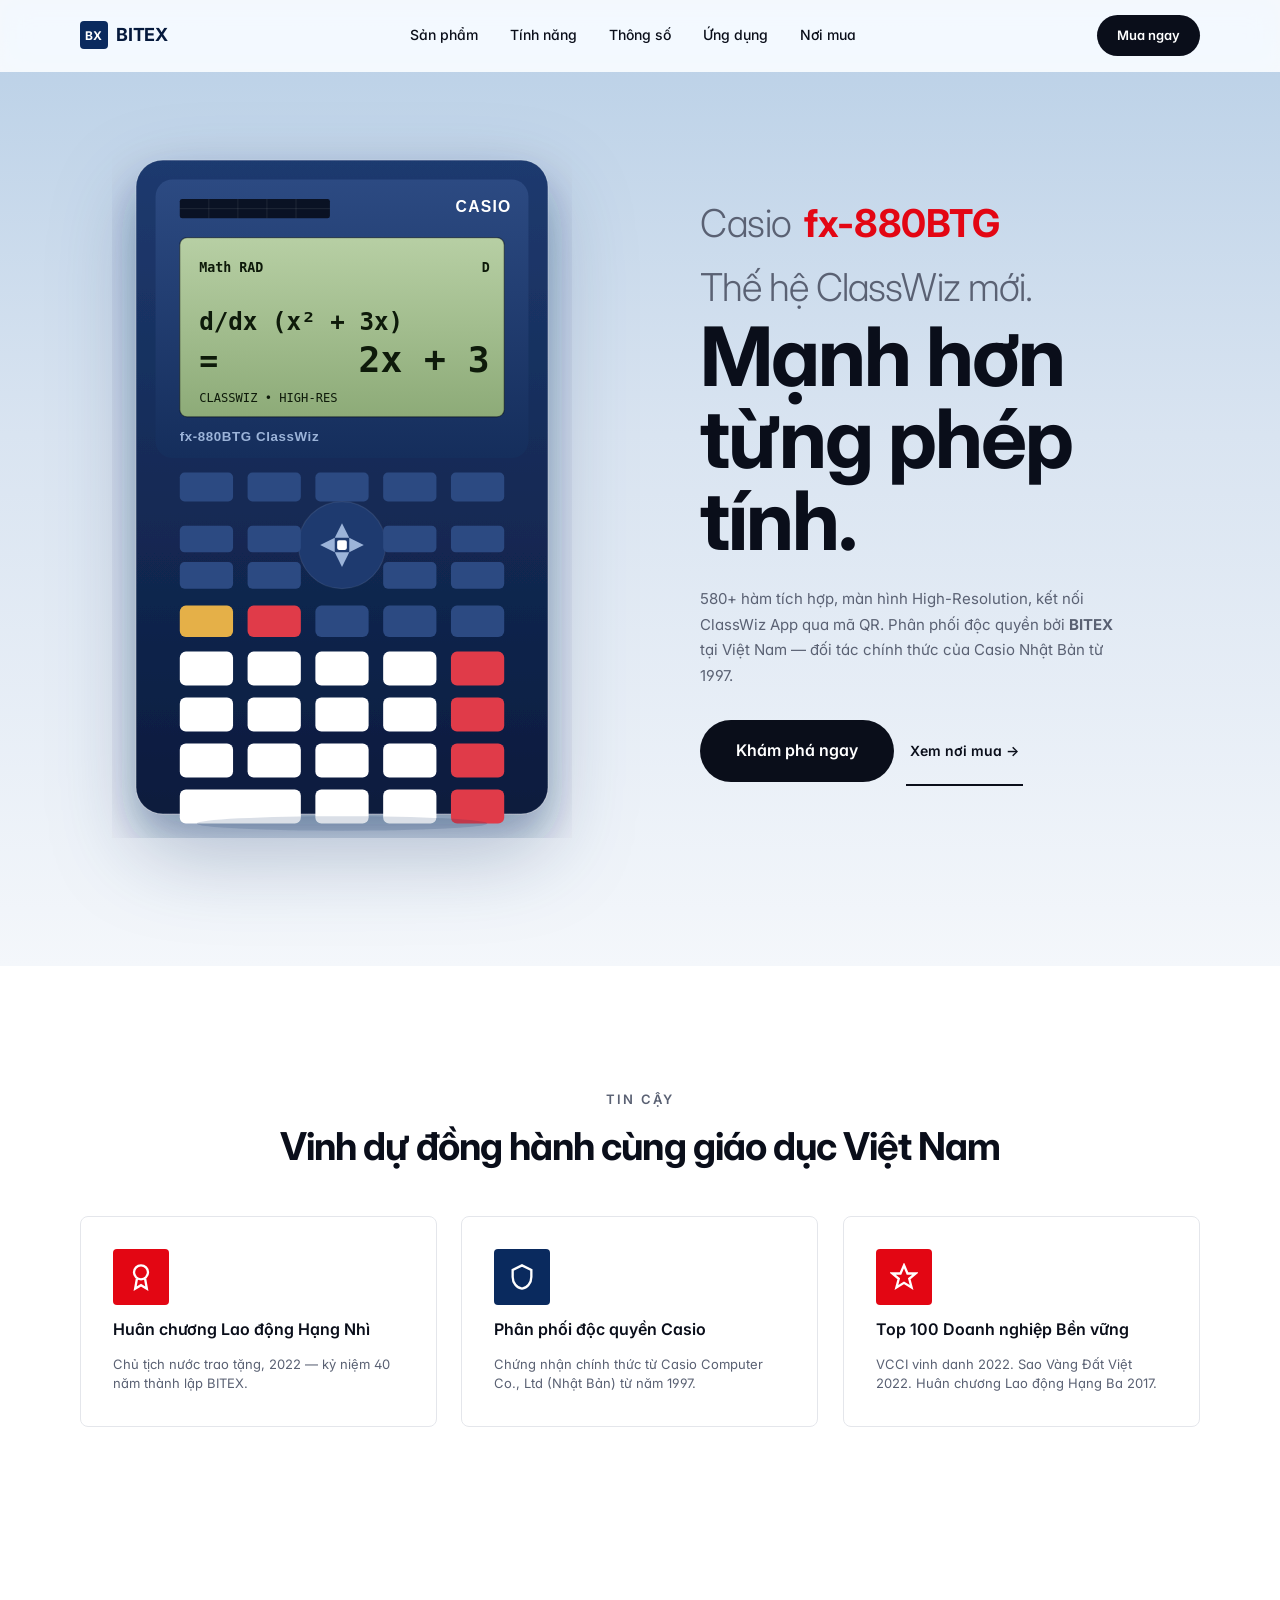
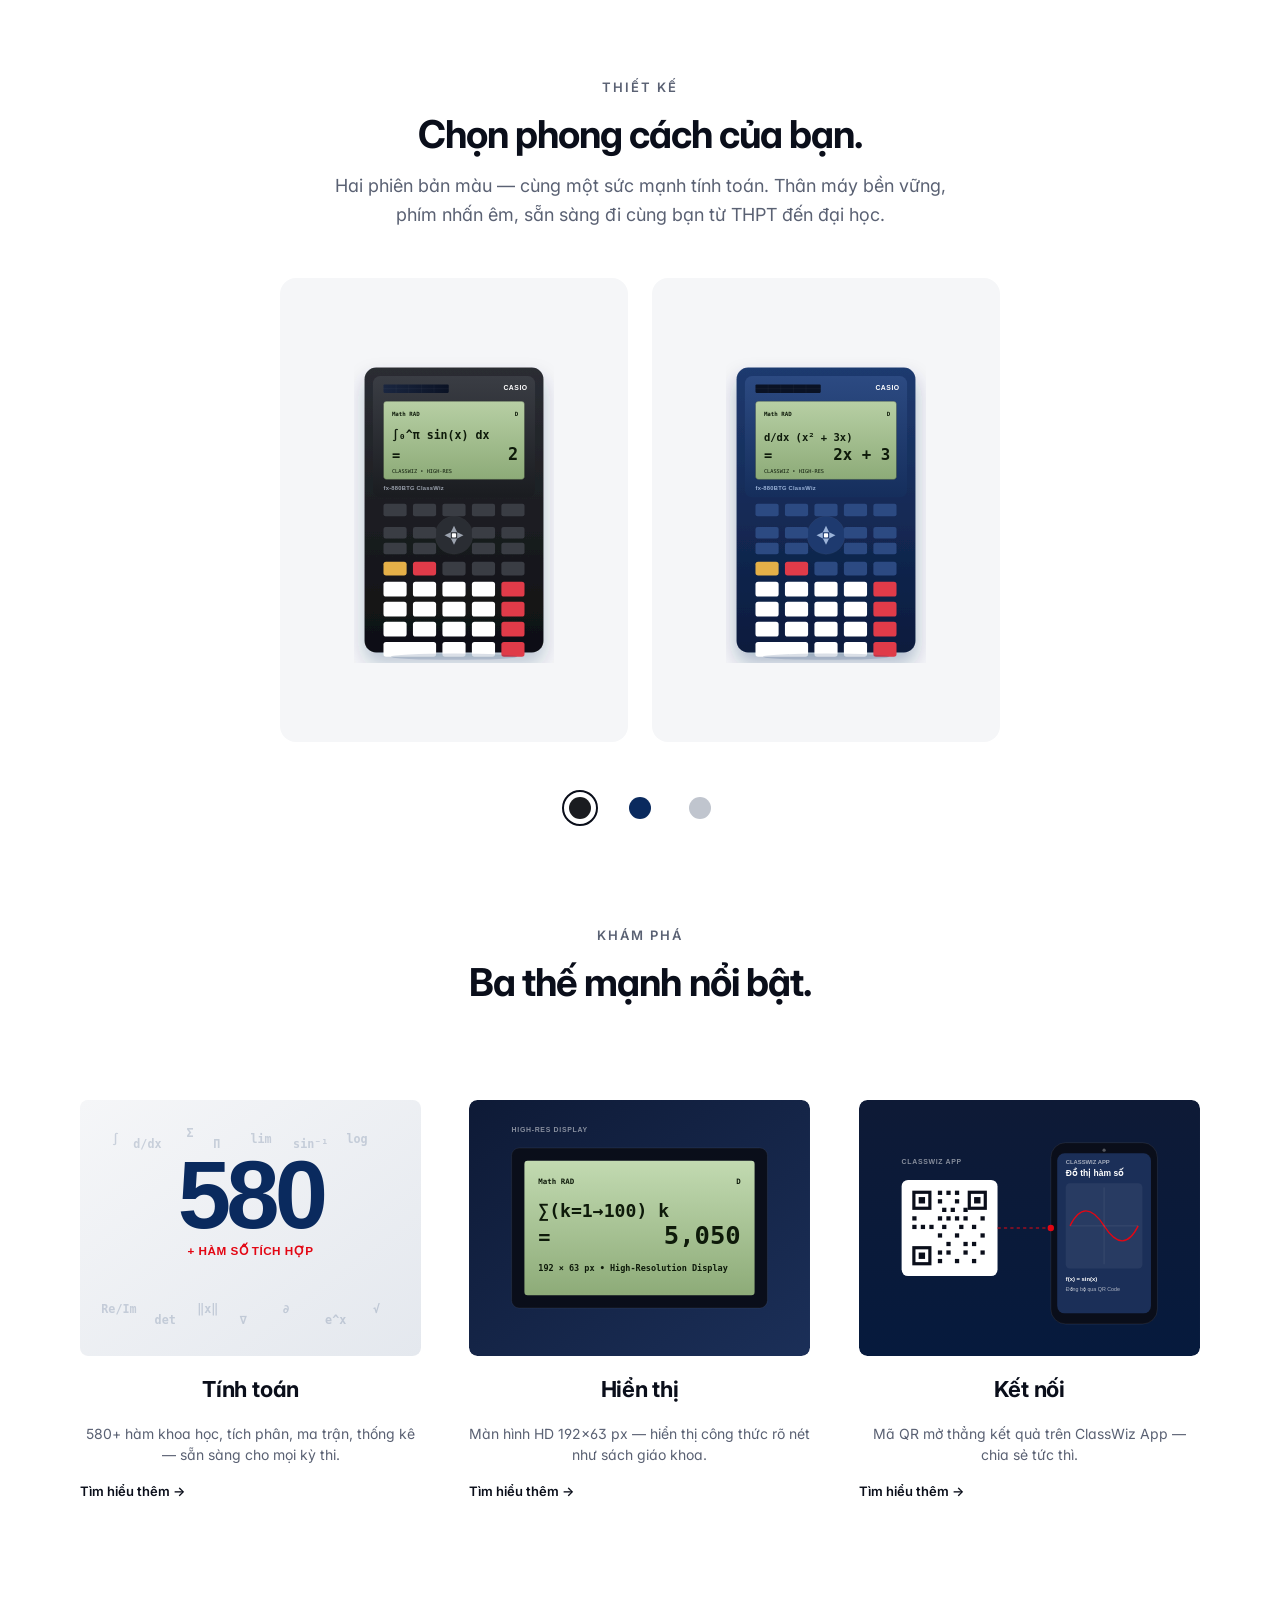
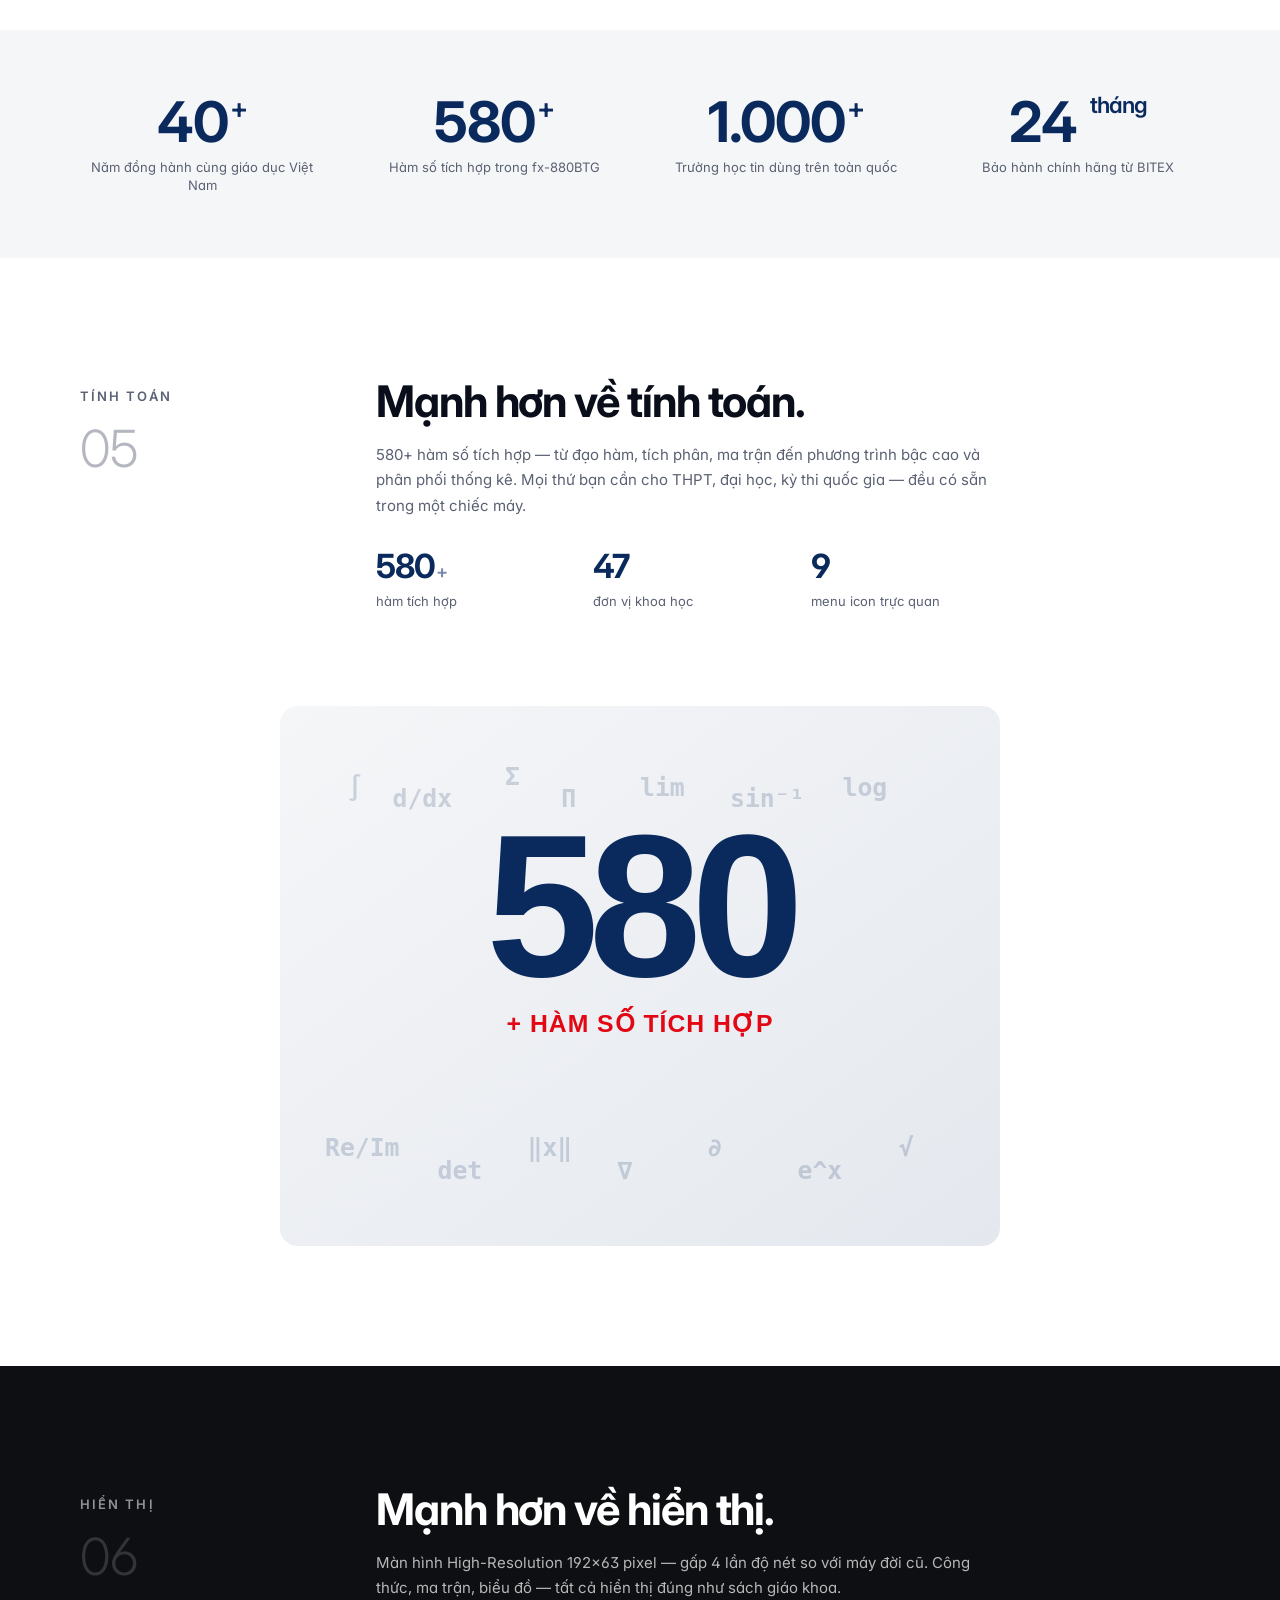
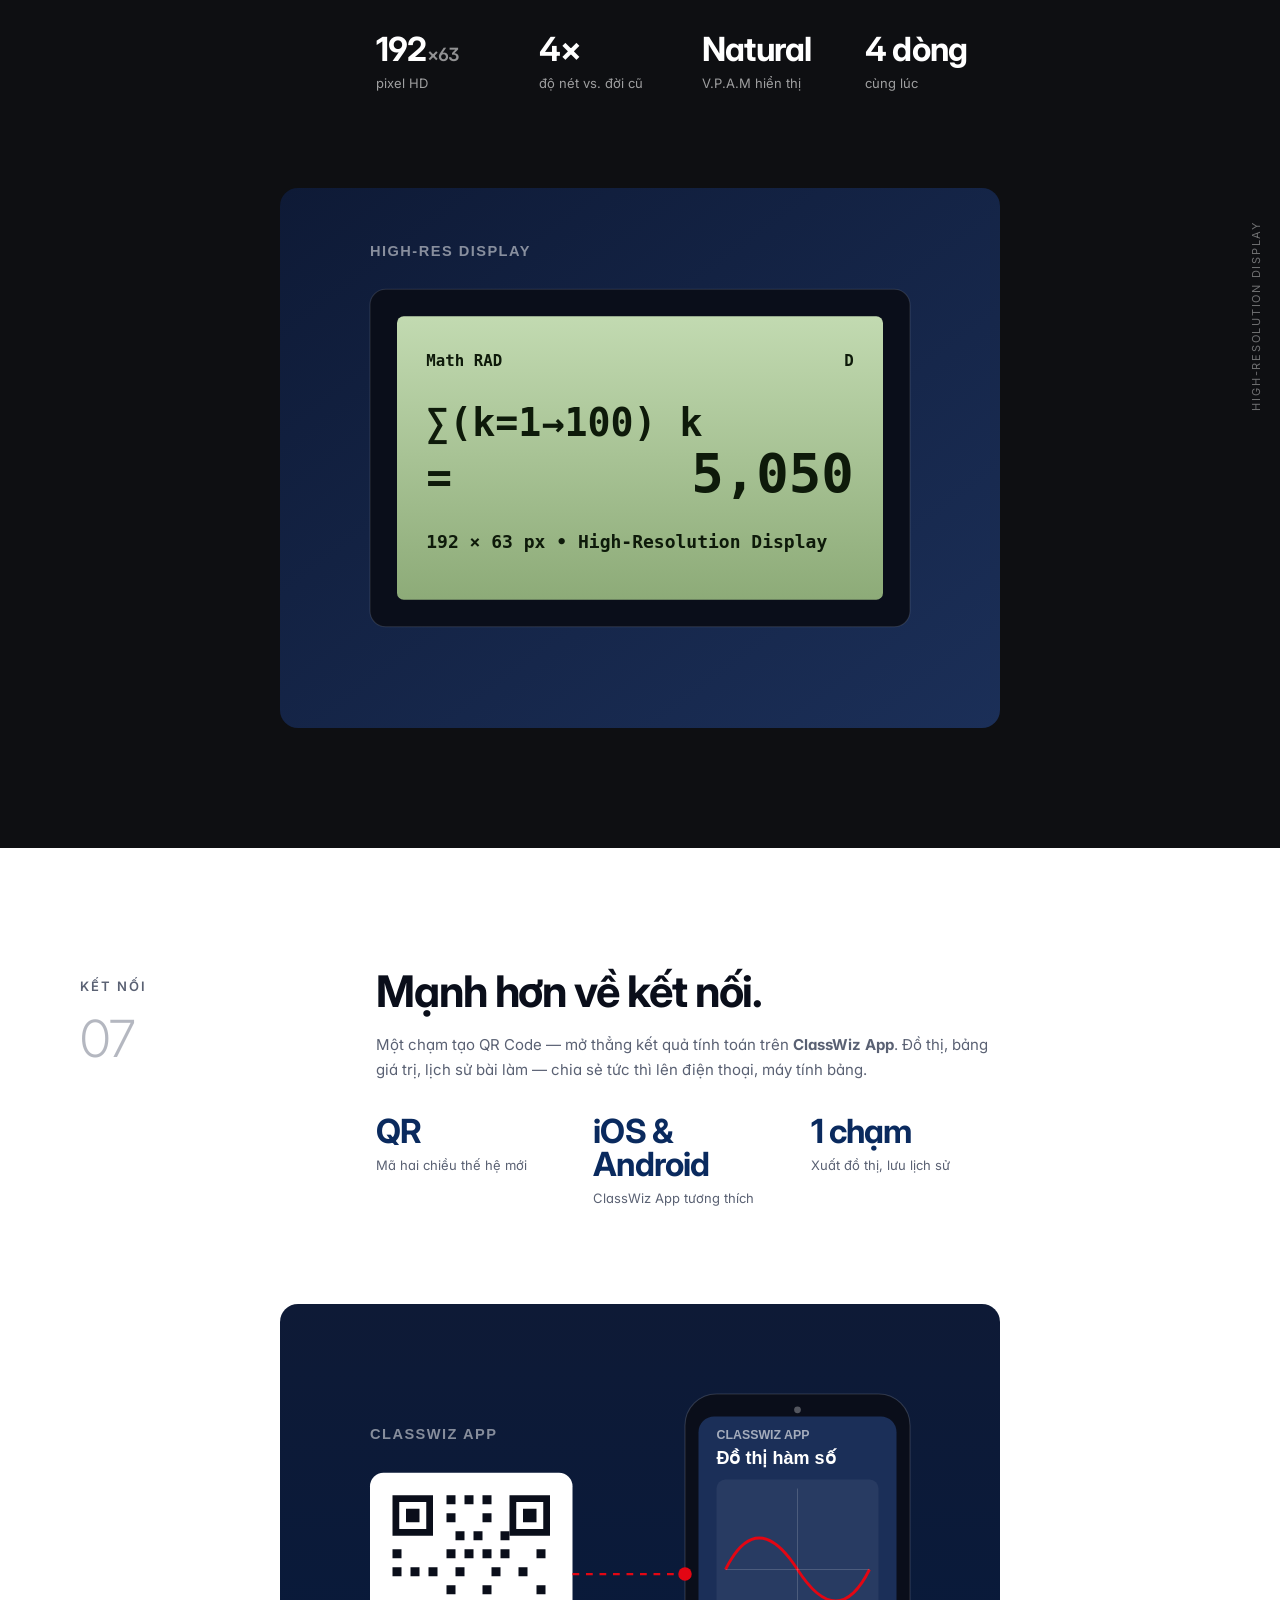
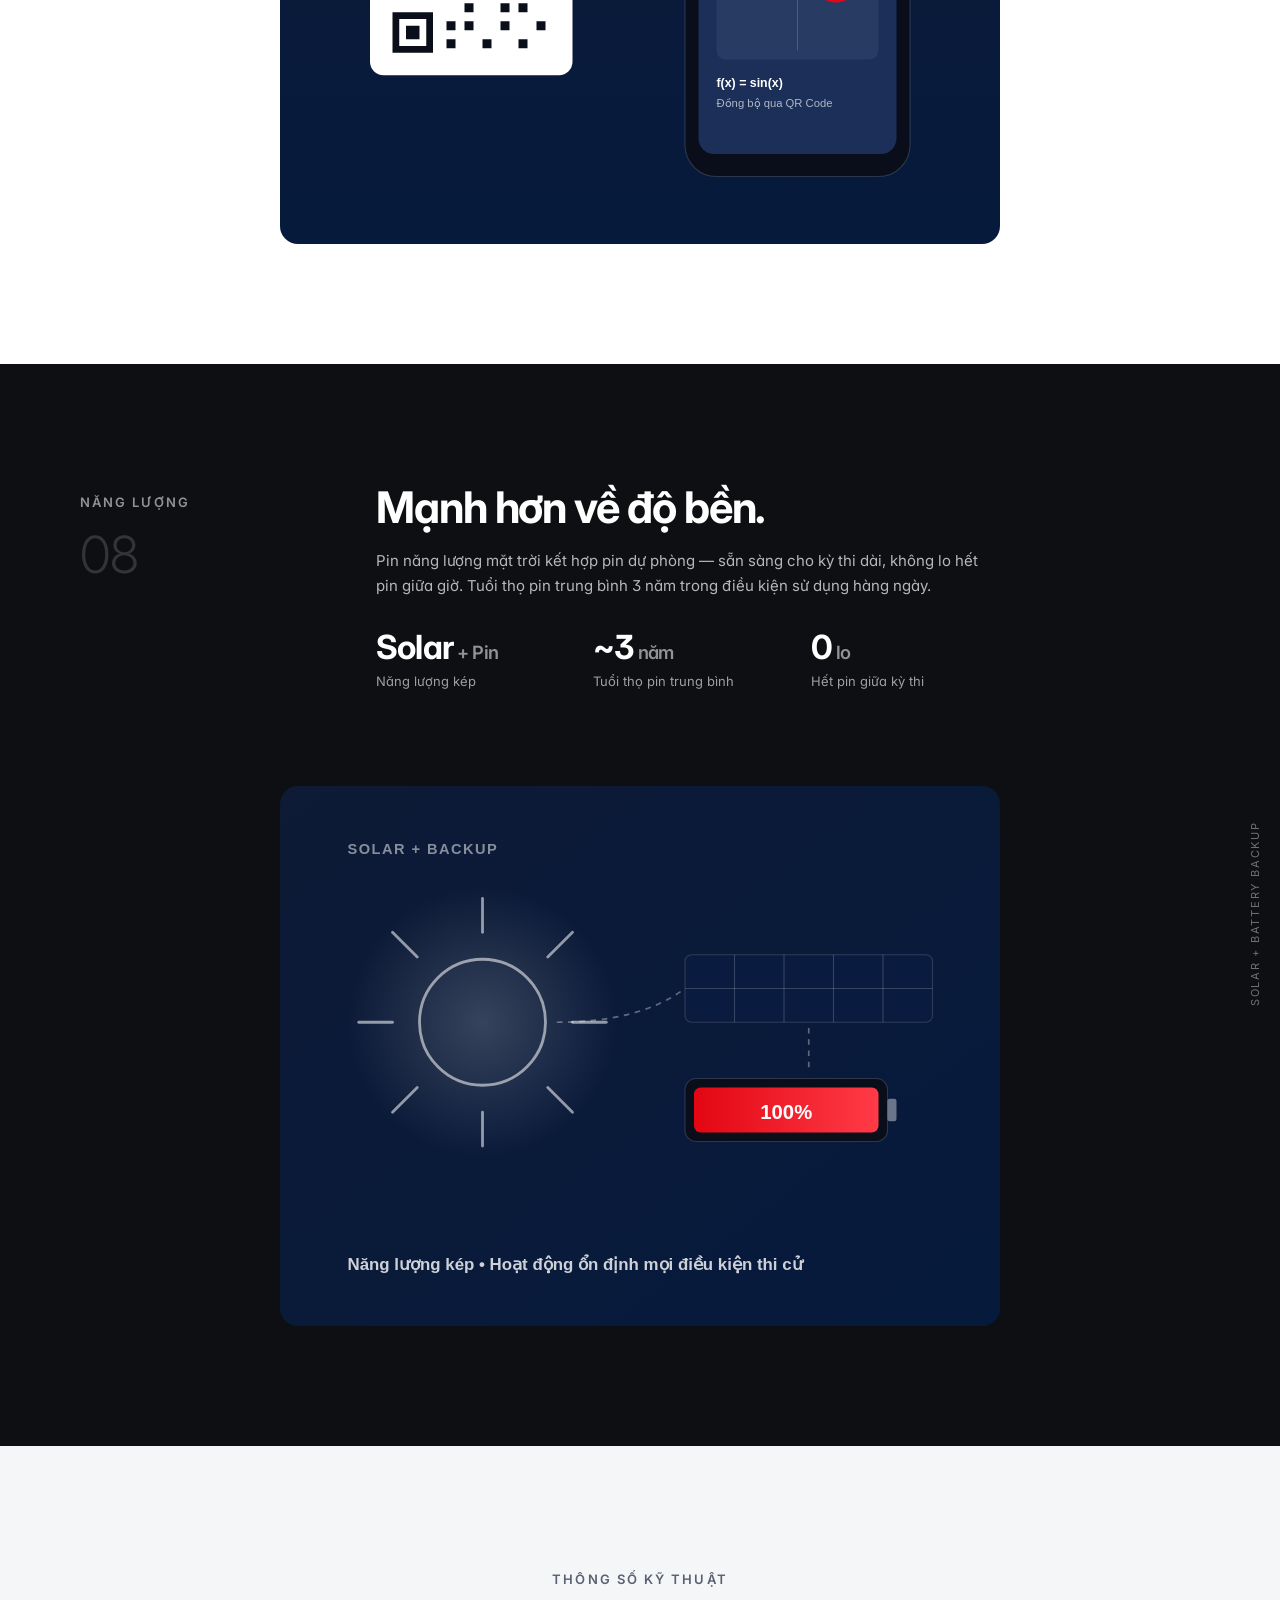
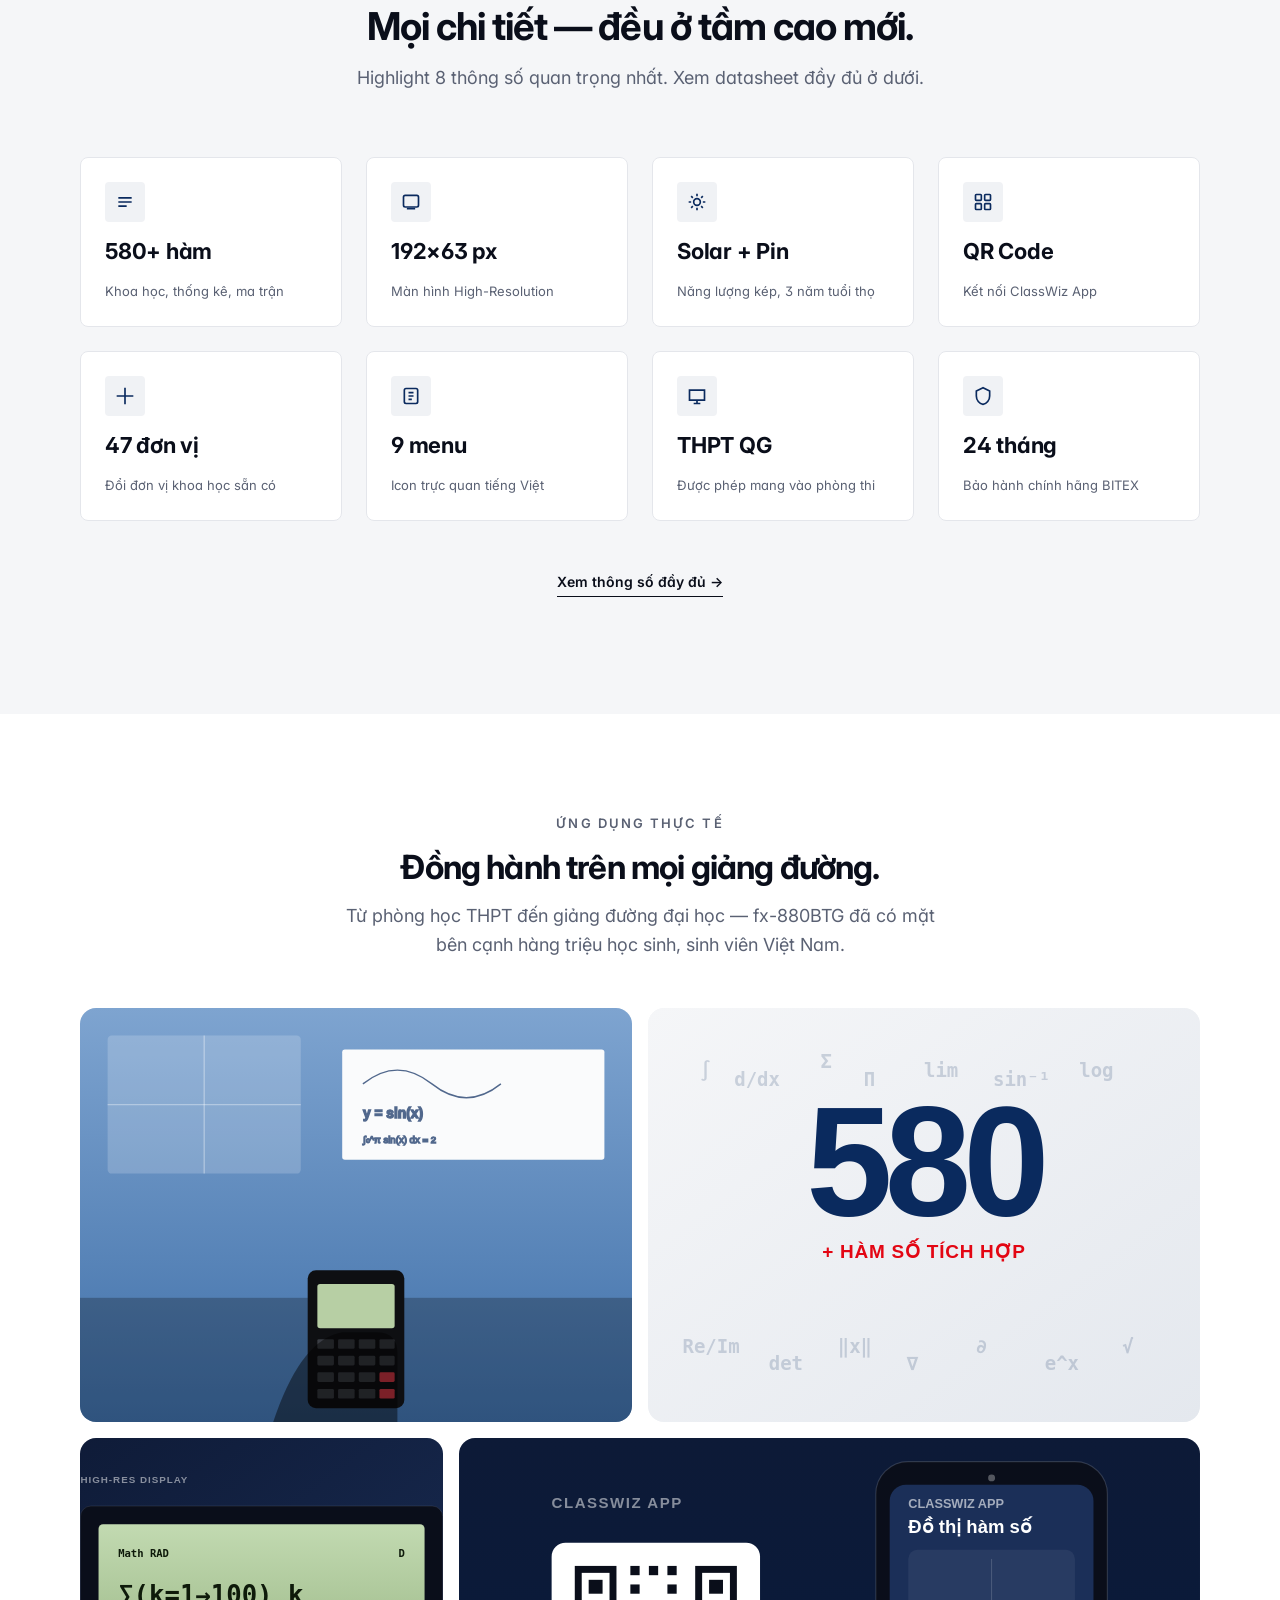
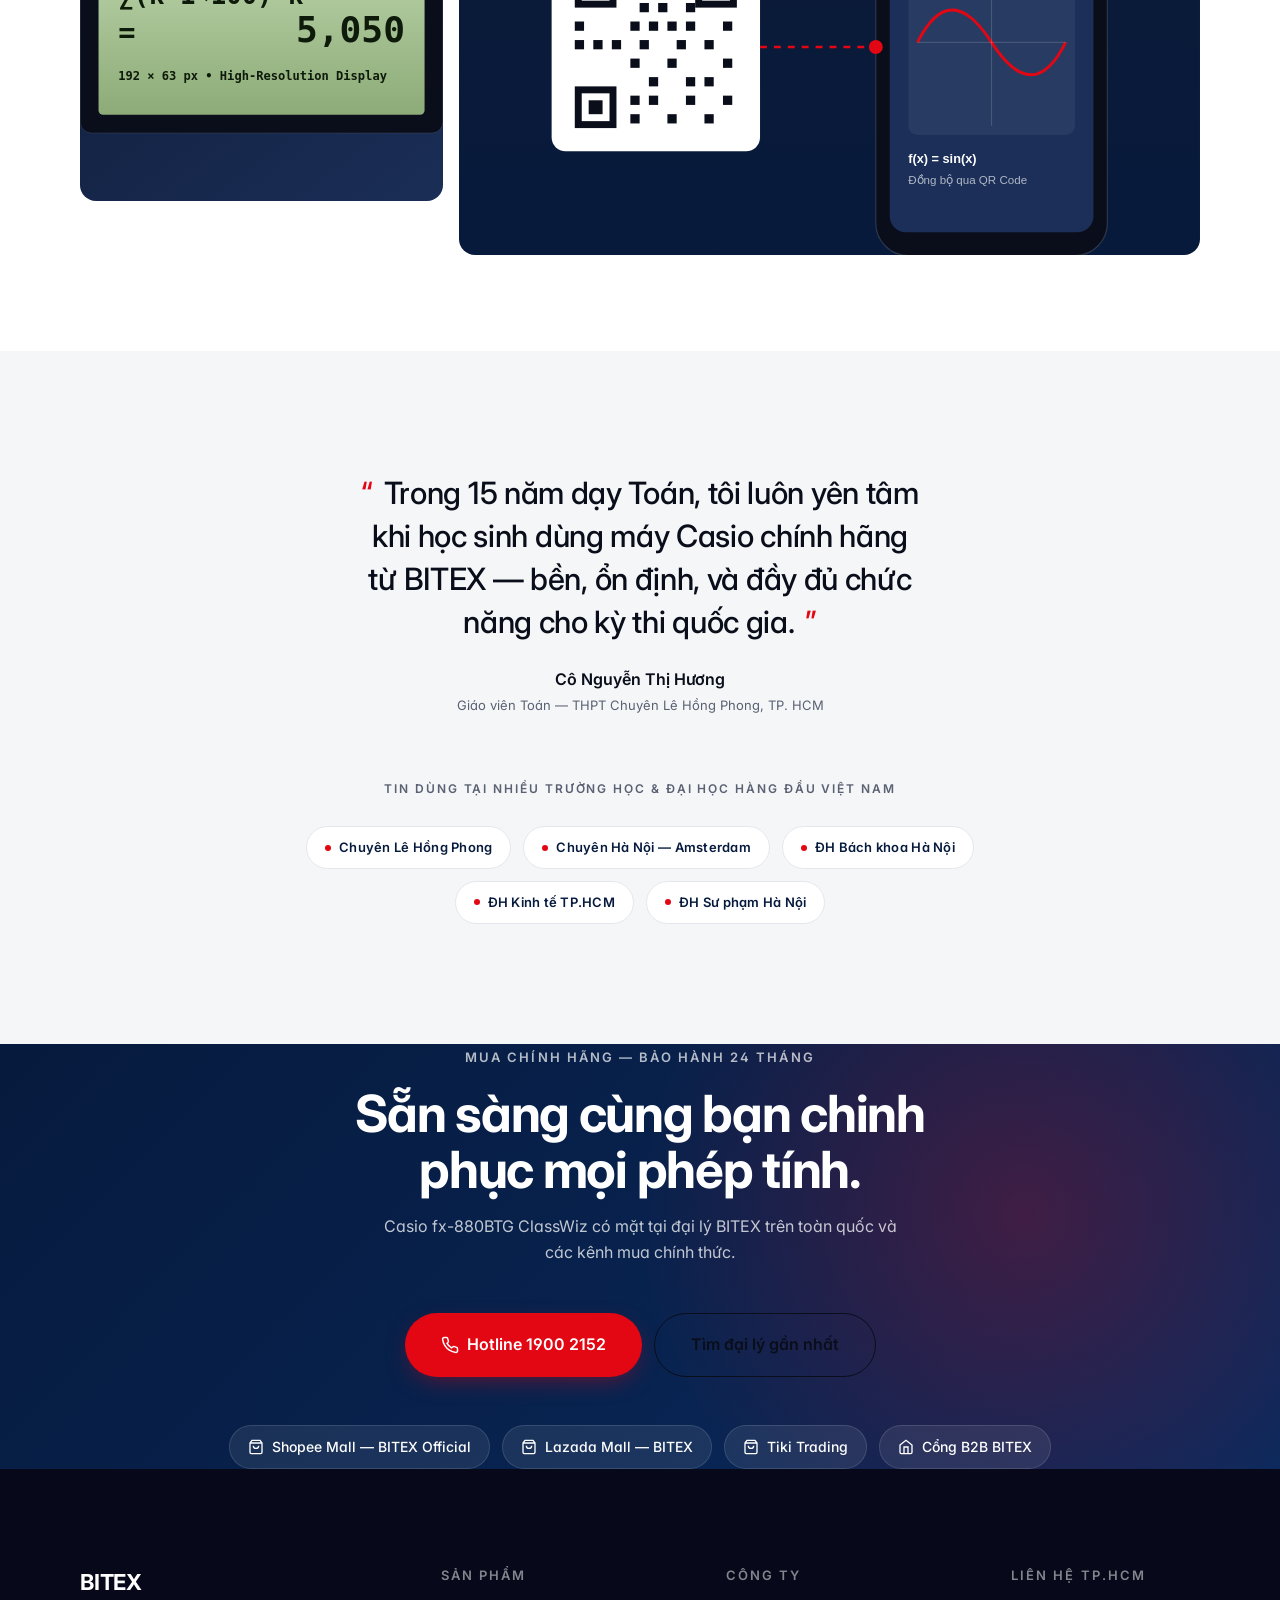
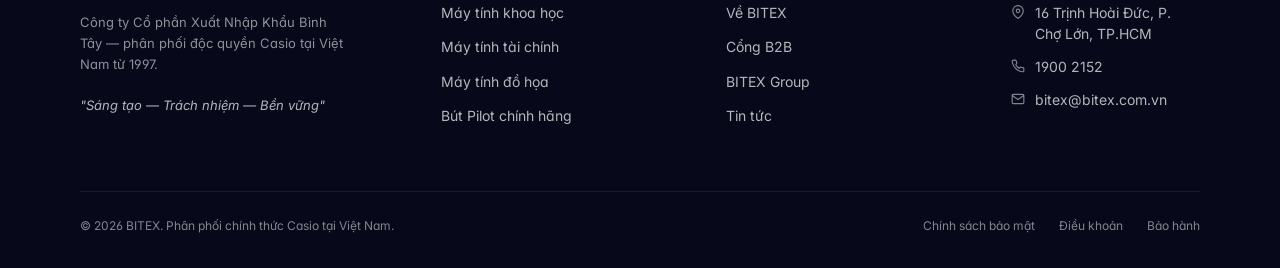
==== commit 9c9bd5bf: "first branch" ====
--- a/index.html
+++ b/index.html
@@ -41,7 +41,7 @@
       </nav>
 
       <div class="nav__actions">
-        <a href="#buy" class="btn btn--dark" style="padding:10px 20px; font-size:13px;">Mua ngay</a>
+        <a href="#buy" class="btn btn--dark btn--sm">Mua ngay</a>
         <button class="nav__hamburger" id="hamburger" aria-label="Mở menu" aria-expanded="false">
           <span></span>
         </button>
@@ -129,6 +129,12 @@
     <!-- ====== 3. PRODUCT SHOWCASE (color variants) ====== -->
     <section class="showcase" id="showcase" aria-label="Tổng quan sản phẩm">
       <div class="container">
+        <header class="showcase__head" data-reveal>
+          <p class="eyebrow">Thiết kế</p>
+          <h2 class="h-2">Chọn phong cách của bạn.</h2>
+          <p class="lead">Hai phiên bản màu — cùng một sức mạnh tính toán. Thân máy bền vững, phím nhấn êm, sẵn sàng đi cùng bạn từ THPT đến đại học.</p>
+        </header>
+
         <div class="showcase__stage" data-reveal>
           <div class="showcase__product">
             <img src="assets/img/product/calculator-black.svg" alt="Casio fx-880BTG ClassWiz màu đen" width="200" height="280" />
@@ -150,6 +156,11 @@
           </button>
         </div>
 
+        <header class="showcase__features-head" data-reveal>
+          <p class="eyebrow">Khám phá</p>
+          <h2 class="h-2" style="margin-top:12px;">Ba thế mạnh nổi bật.</h2>
+        </header>
+
         <div class="showcase__features">
           <a href="#feat-functions" class="feat-card" data-reveal data-reveal-delay="100">
             <div class="feat-card__media">
@@ -219,18 +230,18 @@
               <p class="feature-block__desc">
                 580+ hàm số tích hợp — từ đạo hàm, tích phân, ma trận đến phương trình bậc cao và phân phối thống kê. Mọi thứ bạn cần cho THPT, đại học, kỳ thi quốc gia — đều có sẵn trong một chiếc máy.
               </p>
-              <div class="feature-stats" style="grid-template-columns:repeat(3,1fr);">
-                <div>
-                  <p style="font-size:32px; font-weight:700; line-height:1; letter-spacing:-0.02em; color:var(--color-primary);">580+</p>
-                  <p style="font-size:13px; color:var(--color-text-muted); margin-top:6px;">hàm tích hợp</p>
-                </div>
-                <div>
-                  <p style="font-size:32px; font-weight:700; line-height:1; letter-spacing:-0.02em; color:var(--color-primary);">47</p>
-                  <p style="font-size:13px; color:var(--color-text-muted); margin-top:6px;">đơn vị khoa học</p>
-                </div>
-                <div>
-                  <p style="font-size:32px; font-weight:700; line-height:1; letter-spacing:-0.02em; color:var(--color-primary);">9</p>
-                  <p style="font-size:13px; color:var(--color-text-muted); margin-top:6px;">menu icon trực quan</p>
+              <div class="feature-stats feature-stats--3">
+                <div>
+                  <p class="feature-stat__value">580<span class="feature-stat__value-sub">+</span></p>
+                  <p class="feature-stat__label">hàm tích hợp</p>
+                </div>
+                <div>
+                  <p class="feature-stat__value">47</p>
+                  <p class="feature-stat__label">đơn vị khoa học</p>
+                </div>
+                <div>
+                  <p class="feature-stat__value">9</p>
+                  <p class="feature-stat__label">menu icon trực quan</p>
                 </div>
               </div>
             </div>
@@ -245,6 +256,7 @@
 
     <!-- Feature 2 — Hiển thị (dark) -->
     <section class="section section--dark" id="feat-display" aria-label="Màn hình High-Resolution">
+      <span class="side-label" aria-hidden="true">High-Resolution Display</span>
       <div class="container">
         <div class="feature-block">
           <div class="feature-block__grid">
@@ -259,20 +271,20 @@
               </p>
               <div class="feature-stats">
                 <div>
-                  <p style="font-size:32px; font-weight:700; line-height:1; letter-spacing:-0.02em; color:#fff;">192<span style="font-size:18px; color:rgba(255,255,255,0.55);">×63</span></p>
-                  <p style="font-size:13px; color:rgba(255,255,255,0.55); margin-top:6px;">pixel HD</p>
-                </div>
-                <div>
-                  <p style="font-size:32px; font-weight:700; line-height:1; letter-spacing:-0.02em; color:#fff;">4×</p>
-                  <p style="font-size:13px; color:rgba(255,255,255,0.55); margin-top:6px;">độ nét vs. đời cũ</p>
-                </div>
-                <div>
-                  <p style="font-size:32px; font-weight:700; line-height:1; letter-spacing:-0.02em; color:#fff;">Natural</p>
-                  <p style="font-size:13px; color:rgba(255,255,255,0.55); margin-top:6px;">V.P.A.M hiển thị</p>
-                </div>
-                <div>
-                  <p style="font-size:32px; font-weight:700; line-height:1; letter-spacing:-0.02em; color:#fff;">4 dòng</p>
-                  <p style="font-size:13px; color:rgba(255,255,255,0.55); margin-top:6px;">cùng lúc</p>
+                  <p class="feature-stat__value">192<span class="feature-stat__value-sub">×63</span></p>
+                  <p class="feature-stat__label">pixel HD</p>
+                </div>
+                <div>
+                  <p class="feature-stat__value">4×</p>
+                  <p class="feature-stat__label">độ nét vs. đời cũ</p>
+                </div>
+                <div>
+                  <p class="feature-stat__value">Natural</p>
+                  <p class="feature-stat__label">V.P.A.M hiển thị</p>
+                </div>
+                <div>
+                  <p class="feature-stat__value">4 dòng</p>
+                  <p class="feature-stat__label">cùng lúc</p>
                 </div>
               </div>
             </div>
@@ -298,6 +310,20 @@
               <p class="feature-block__desc">
                 Một chạm tạo QR Code — mở thẳng kết quả tính toán trên <strong>ClassWiz App</strong>. Đồ thị, bảng giá trị, lịch sử bài làm — chia sẻ tức thì lên điện thoại, máy tính bảng.
               </p>
+              <div class="feature-stats feature-stats--3">
+                <div>
+                  <p class="feature-stat__value">QR</p>
+                  <p class="feature-stat__label">Mã hai chiều thế hệ mới</p>
+                </div>
+                <div>
+                  <p class="feature-stat__value">iOS &amp; Android</p>
+                  <p class="feature-stat__label">ClassWiz App tương thích</p>
+                </div>
+                <div>
+                  <p class="feature-stat__value">1 chạm</p>
+                  <p class="feature-stat__label">Xuất đồ thị, lưu lịch sử</p>
+                </div>
+              </div>
             </div>
           </div>
           <div class="feature-block__visual feature-block__visual--full" data-reveal data-reveal-delay="200">
@@ -309,6 +335,7 @@
 
     <!-- Feature 4 — Năng lượng (dark) -->
     <section class="section section--dark" id="feat-solar" aria-label="Pin năng lượng mặt trời">
+      <span class="side-label" aria-hidden="true">Solar + Battery Backup</span>
       <div class="container">
         <div class="feature-block">
           <div class="feature-block__grid">
@@ -321,6 +348,20 @@
               <p class="feature-block__desc">
                 Pin năng lượng mặt trời kết hợp pin dự phòng — sẵn sàng cho kỳ thi dài, không lo hết pin giữa giờ. Tuổi thọ pin trung bình 3 năm trong điều kiện sử dụng hàng ngày.
               </p>
+              <div class="feature-stats feature-stats--3">
+                <div>
+                  <p class="feature-stat__value">Solar<span class="feature-stat__value-sub"> + Pin</span></p>
+                  <p class="feature-stat__label">Năng lượng kép</p>
+                </div>
+                <div>
+                  <p class="feature-stat__value">~3<span class="feature-stat__value-sub"> năm</span></p>
+                  <p class="feature-stat__label">Tuổi thọ pin trung bình</p>
+                </div>
+                <div>
+                  <p class="feature-stat__value">0<span class="feature-stat__value-sub"> lo</span></p>
+                  <p class="feature-stat__label">Hết pin giữa kỳ thi</p>
+                </div>
+              </div>
             </div>
           </div>
           <div class="feature-block__visual feature-block__visual--full" data-reveal data-reveal-delay="200">
@@ -391,7 +432,11 @@
     <!-- ====== 7. LIFESTYLE (real-world usage) ====== -->
     <section class="section lifestyle" id="usage" aria-label="Ứng dụng thực tế">
       <div class="container">
-        <h2 class="lifestyle__title" data-reveal>Đồng hành cùng học sinh, sinh viên<br/>trên mọi giảng đường.</h2>
+        <header class="lifestyle__head" data-reveal>
+          <p class="eyebrow">Ứng dụng thực tế</p>
+          <h2 class="lifestyle__title">Đồng hành trên mọi giảng đường.</h2>
+          <p class="lead" style="margin:16px auto 0;">Từ phòng học THPT đến giảng đường đại học — fx-880BTG đã có mặt bên cạnh hàng triệu học sinh, sinh viên Việt Nam.</p>
+        </header>
         <div class="lifestyle__grid">
           <div class="lifestyle__item" data-reveal>
             <img src="assets/img/hero/life-classroom.svg" alt="Học sinh dùng Casio fx-880BTG trong lớp toán THPT" />
@@ -421,11 +466,12 @@
         </div>
 
         <div class="partners" data-reveal data-reveal-delay="300" aria-label="Đối tác giáo dục">
-          <span class="partners__item">CHUYÊN LÊ HỒNG PHONG</span>
-          <span class="partners__item">CHUYÊN HÀ NỘI – AMSTERDAM</span>
-          <span class="partners__item">ĐH BÁCH KHOA HÀ NỘI</span>
-          <span class="partners__item">ĐH KINH TẾ TP.HCM</span>
-          <span class="partners__item">ĐH SƯ PHẠM HÀ NỘI</span>
+          <p class="partners__caption">Tin dùng tại nhiều trường học &amp; đại học hàng đầu Việt Nam</p>
+          <span class="partners__item">Chuyên Lê Hồng Phong</span>
+          <span class="partners__item">Chuyên Hà Nội — Amsterdam</span>
+          <span class="partners__item">ĐH Bách khoa Hà Nội</span>
+          <span class="partners__item">ĐH Kinh tế TP.HCM</span>
+          <span class="partners__item">ĐH Sư phạm Hà Nội</span>
         </div>
       </div>
     </section>
--- a/assets/css/tokens.css
+++ b/assets/css/tokens.css
@@ -27,7 +27,7 @@
   --color-border-dark:    rgba(255,255,255,0.10);
 
   /* ---------- Hero gradient (light, sky → white) ---------- */
-  --gradient-hero-light: linear-gradient(180deg, #D5E1F0 0%, #EEF2F7 60%, #FFFFFF 100%);
+  --gradient-hero-light: linear-gradient(180deg, #B8CFE6 0%, #D9E4F1 45%, #F4F7FB 100%);
   --gradient-hero-dark:  linear-gradient(180deg, #0E0F12 0%, #1A1C20 100%);
 
   /* ---------- Typography ---------- */
--- a/assets/css/components.css
+++ b/assets/css/components.css
@@ -184,6 +184,7 @@
 .section--dark .btn--ghost:hover { background: #fff; color: var(--color-text); }
 
 .btn--lg { padding: 18px 36px; font-size: 16px; }
+.btn--sm { padding: 10px 20px; font-size: 13px; min-height: 40px; }
 
 .btn--link {
   background: none;
--- a/assets/css/sections.css
+++ b/assets/css/sections.css
@@ -101,6 +101,19 @@
 }
 @media (min-width: 1024px) { .showcase { padding-block: var(--space-10); } }
 
+.showcase__head {
+  text-align: center;
+  margin-bottom: var(--space-7);
+}
+.showcase__head .h-2 { margin-top: var(--space-3); }
+.showcase__head .lead { margin: var(--space-4) auto 0; }
+
+.showcase__features-head {
+  text-align: center;
+  margin-top: var(--space-9);
+  margin-bottom: var(--space-6);
+}
+
 .showcase__stage {
   position: relative;
   display: grid;
@@ -230,7 +243,7 @@
 .feature-block__visual svg,
 .feature-block__visual img { width: 100%; height: auto; }
 
-/* Inline stats inside dark performance block */
+/* Inline stats inside performance/feature block */
 .feature-stats {
   display: grid;
   grid-template-columns: repeat(2, 1fr);
@@ -238,19 +251,47 @@
   margin-top: var(--space-6);
 }
 @media (min-width: 768px) { .feature-stats { grid-template-columns: repeat(4, 1fr); } }
+.feature-stats--3 { grid-template-columns: repeat(3, 1fr); }
+@media (min-width: 768px) { .feature-stats--3 { grid-template-columns: repeat(3, 1fr); } }
+
+.feature-stat__value {
+  font-size: clamp(28px, 2.6vw, 36px);
+  font-weight: var(--fw-bold);
+  line-height: 1;
+  letter-spacing: var(--ls-tight);
+  color: var(--color-primary);
+}
+.feature-stat__value-sub {
+  font-size: 0.55em;
+  font-weight: var(--fw-semibold);
+  color: rgba(10,42,94,0.55);
+}
+.feature-stat__label {
+  margin-top: var(--space-2);
+  font-size: 13px;
+  line-height: 1.4;
+  color: var(--color-text-muted);
+}
+.section--dark .feature-stat__value { color: #fff; }
+.section--dark .feature-stat__value-sub { color: rgba(255,255,255,0.55); }
+.section--dark .feature-stat__label { color: rgba(255,255,255,0.6); }
 
 /* ---------- 5. LIFESTYLE GRID (real-world usage) ---------- */
 .lifestyle {
   padding-block: var(--space-9);
 }
+.lifestyle__head {
+  text-align: center;
+  margin-bottom: var(--space-7);
+  max-width: 720px;
+  margin-inline: auto;
+}
 .lifestyle__title {
-  text-align: center;
-  margin-bottom: var(--space-7);
+  margin-top: var(--space-3);
   font-size: clamp(24px, 2.6vw, 36px);
   font-weight: var(--fw-bold);
   letter-spacing: var(--ls-tight);
-  max-width: 22ch;
-  margin-inline: auto;
+  line-height: var(--lh-heading);
 }
 .lifestyle__grid {
   display: grid;
@@ -363,13 +404,40 @@
   flex-wrap: wrap;
   align-items: center;
   justify-content: center;
-  gap: var(--space-7);
-  opacity: 0.6;
+  gap: var(--space-3);
 }
 .partners__item {
+  display: inline-flex;
+  align-items: center;
+  gap: var(--space-2);
+  padding: 10px 18px;
   font-size: 13px;
   font-weight: var(--fw-semibold);
   letter-spacing: 0.02em;
+  color: var(--color-primary-deep);
+  background: #fff;
+  border: 1px solid var(--color-border);
+  border-radius: var(--radius-pill);
+  transition: border-color var(--dur-fast) ease, transform var(--dur-fast) ease;
+}
+.partners__item:hover {
+  border-color: var(--color-primary-light);
+  transform: translateY(-2px);
+}
+.partners__item::before {
+  content: "";
+  width: 6px; height: 6px;
+  border-radius: 50%;
+  background: var(--color-accent);
+}
+.partners__caption {
+  width: 100%;
+  text-align: center;
+  margin-bottom: var(--space-4);
+  font-size: 12px;
+  font-weight: var(--fw-semibold);
+  text-transform: uppercase;
+  letter-spacing: var(--ls-wide);
   color: var(--color-text-muted);
 }
 
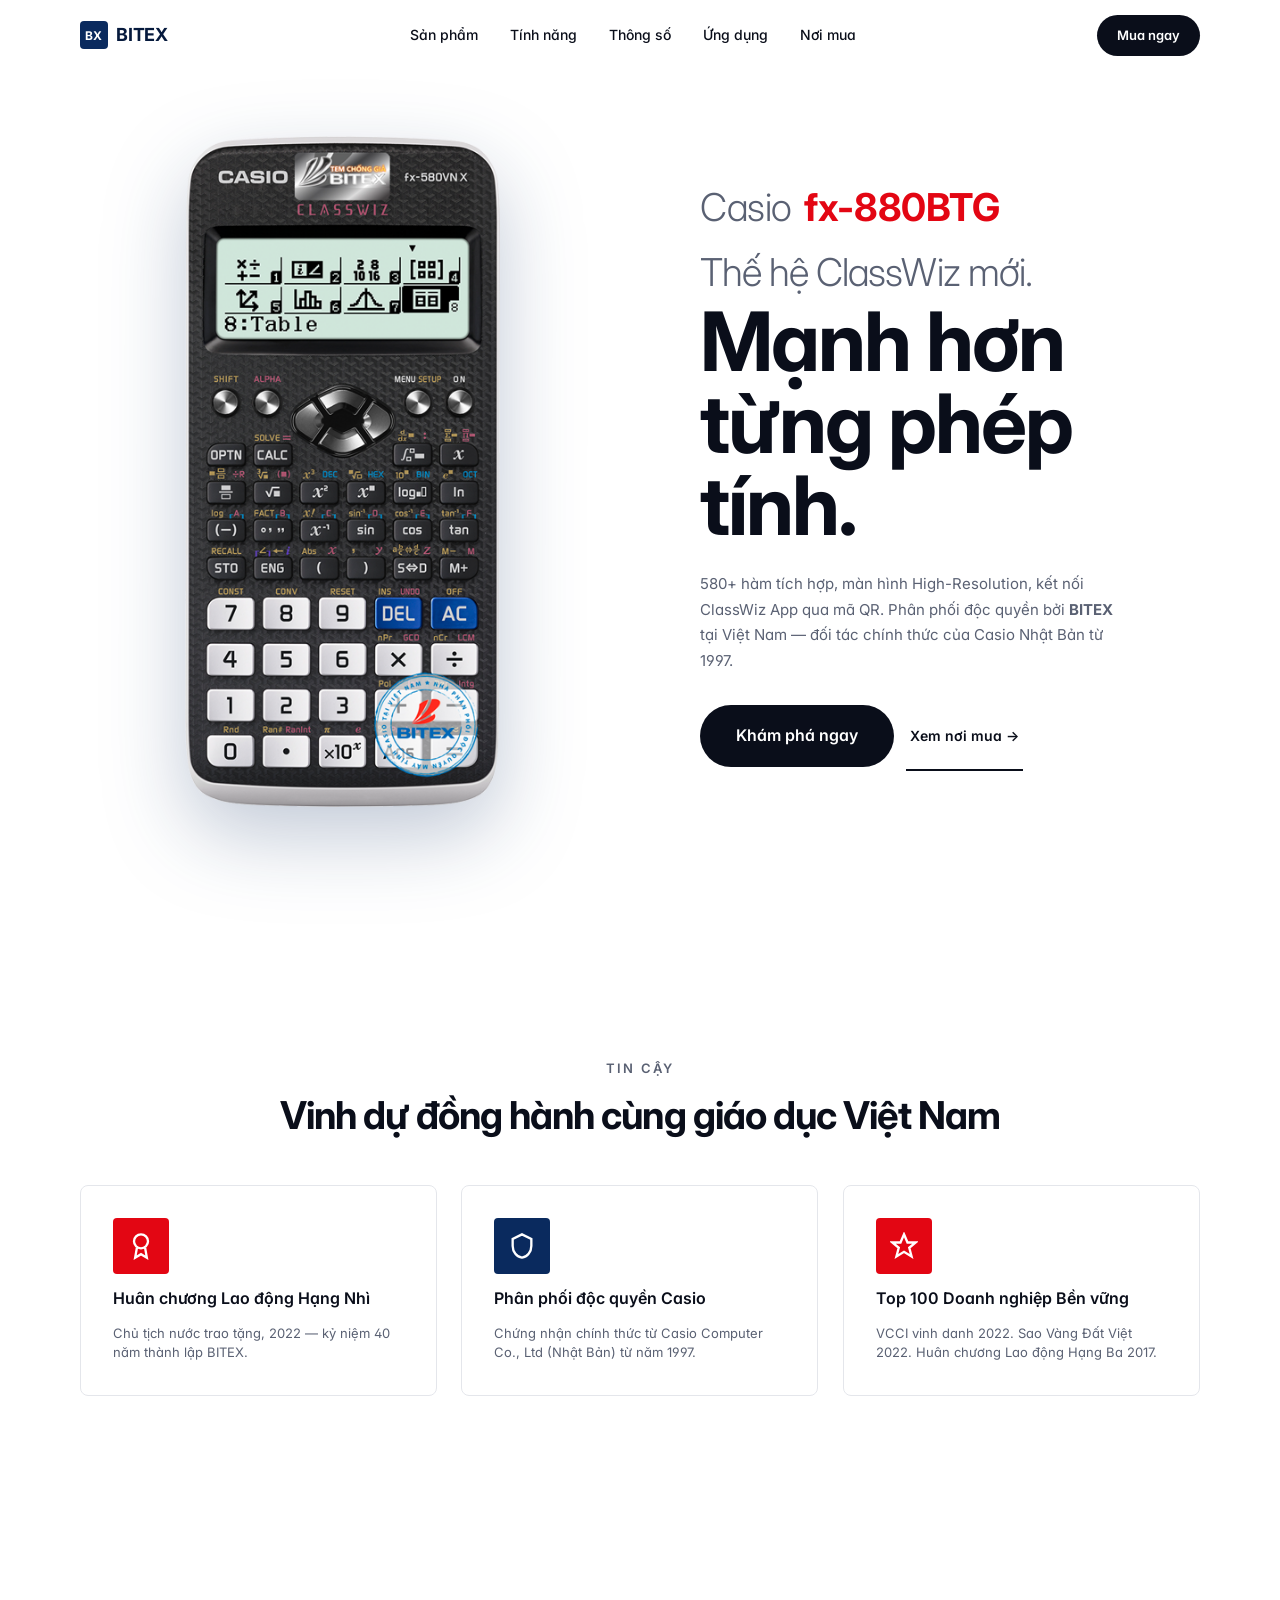
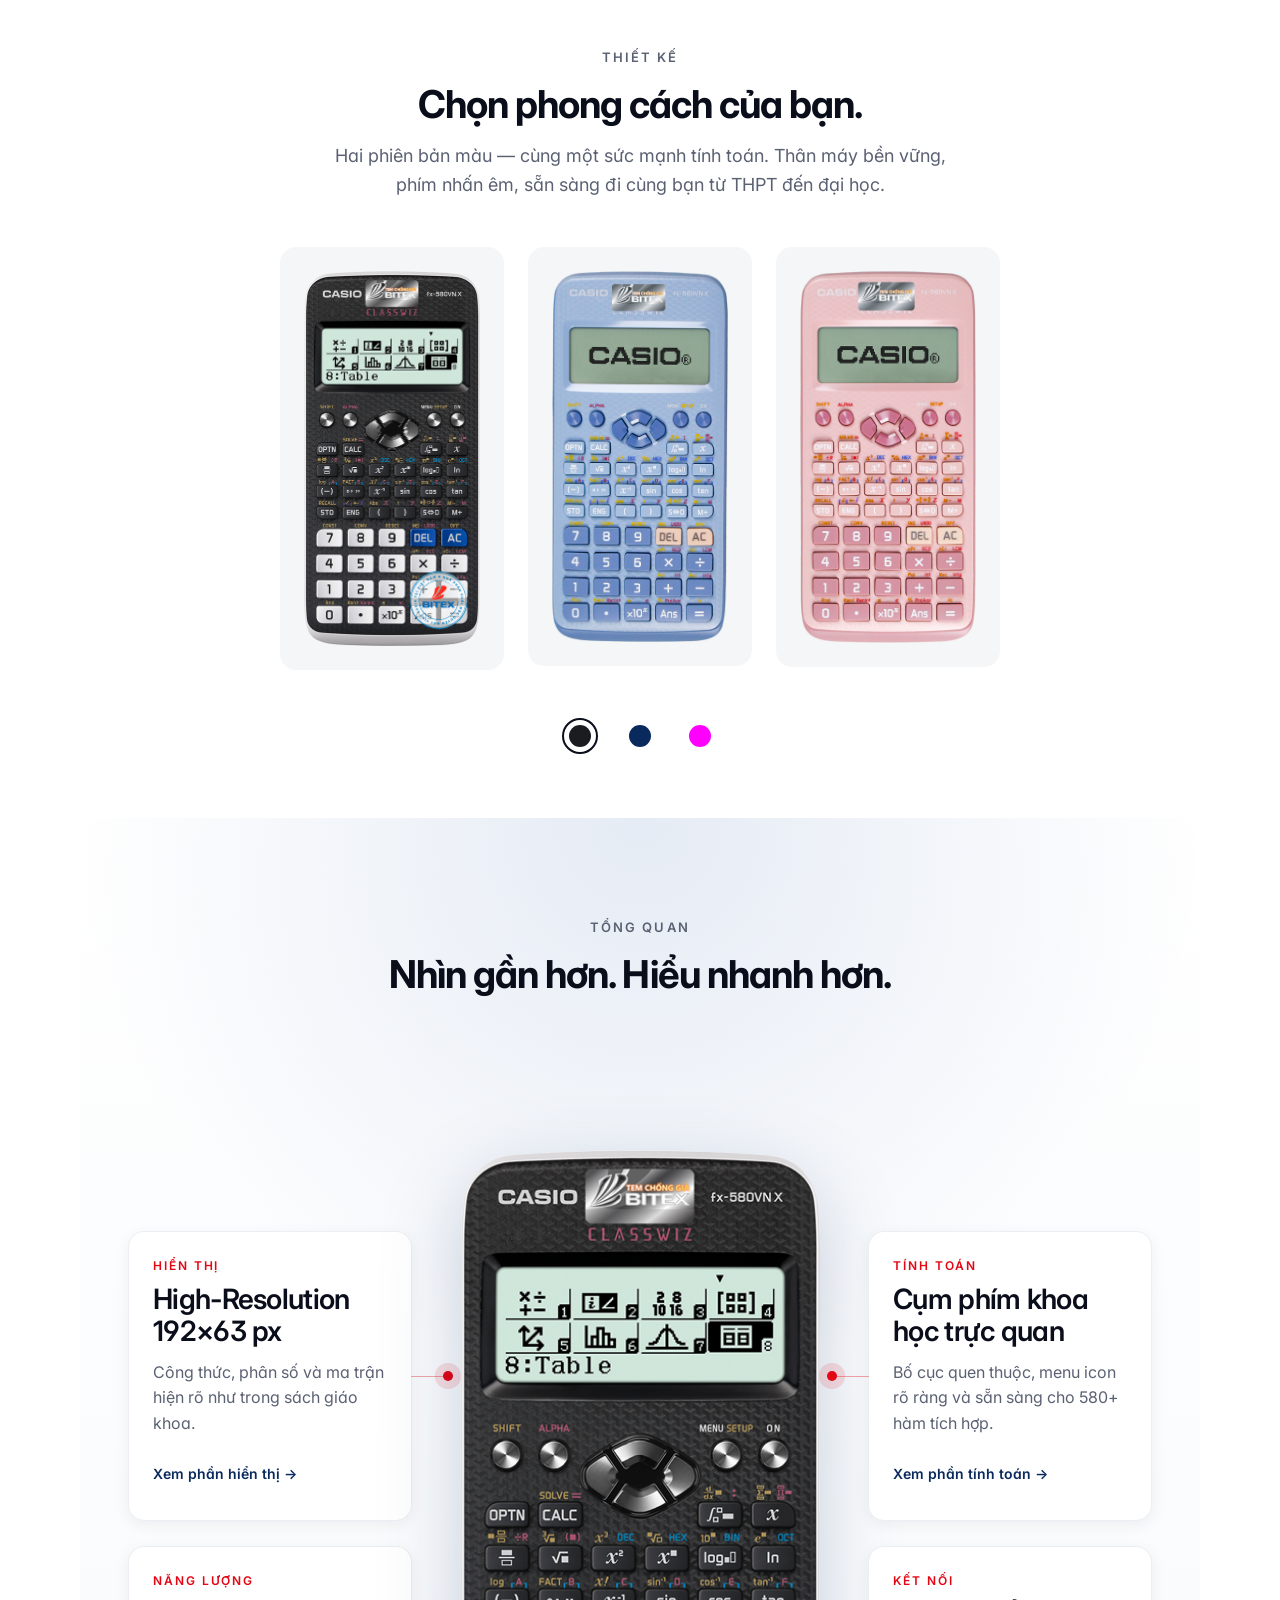
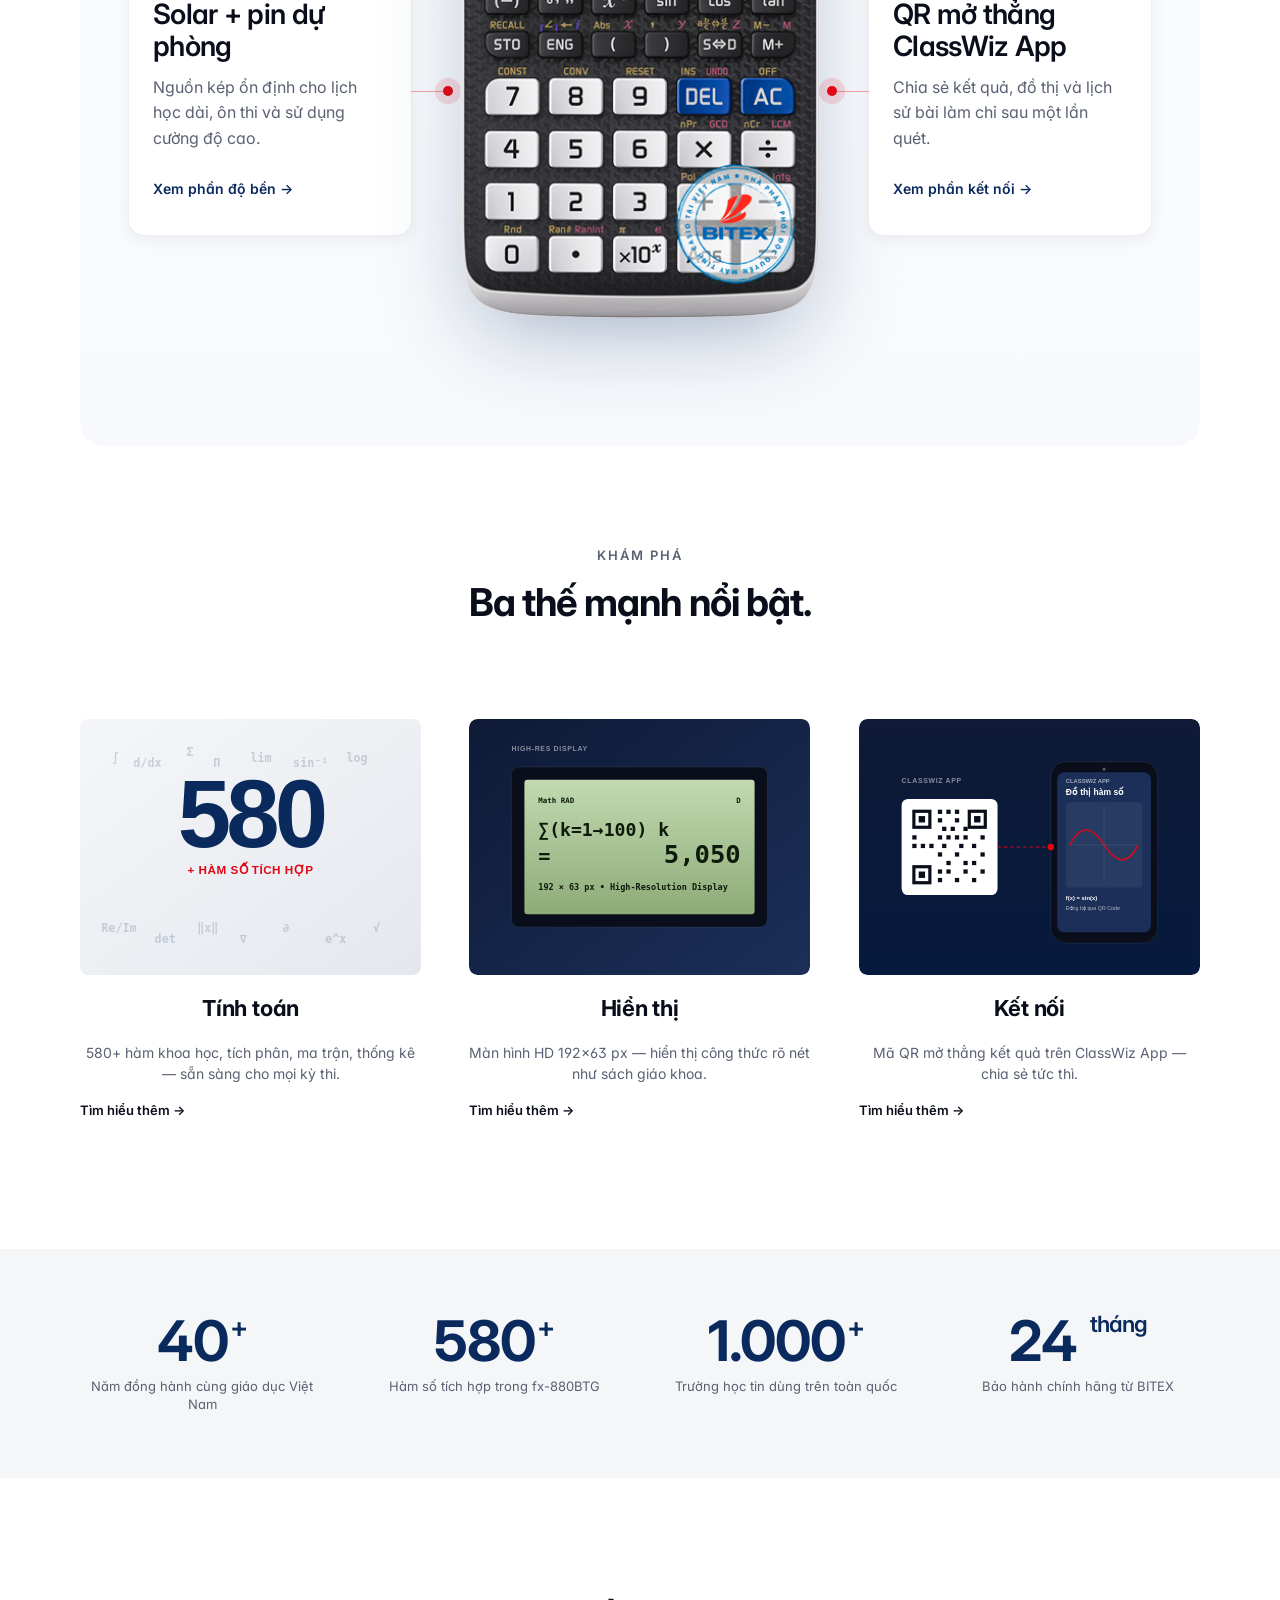
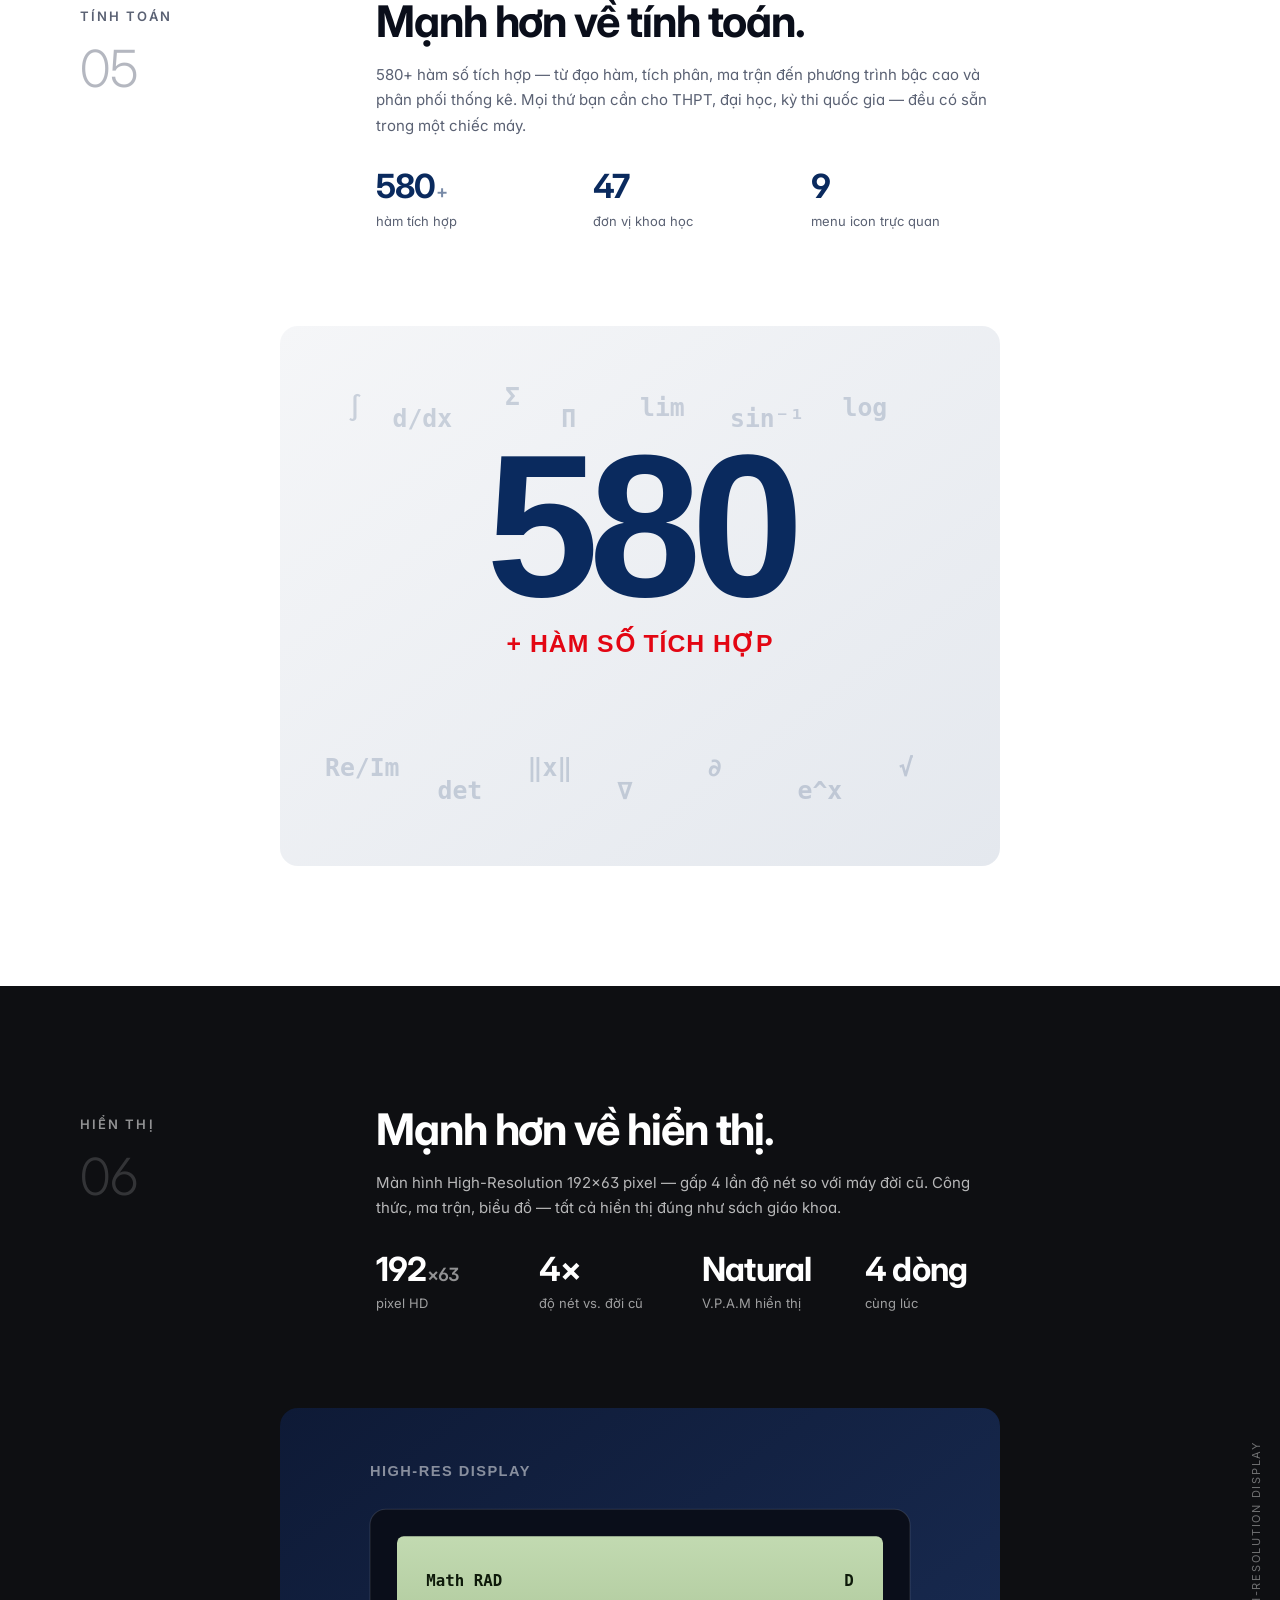
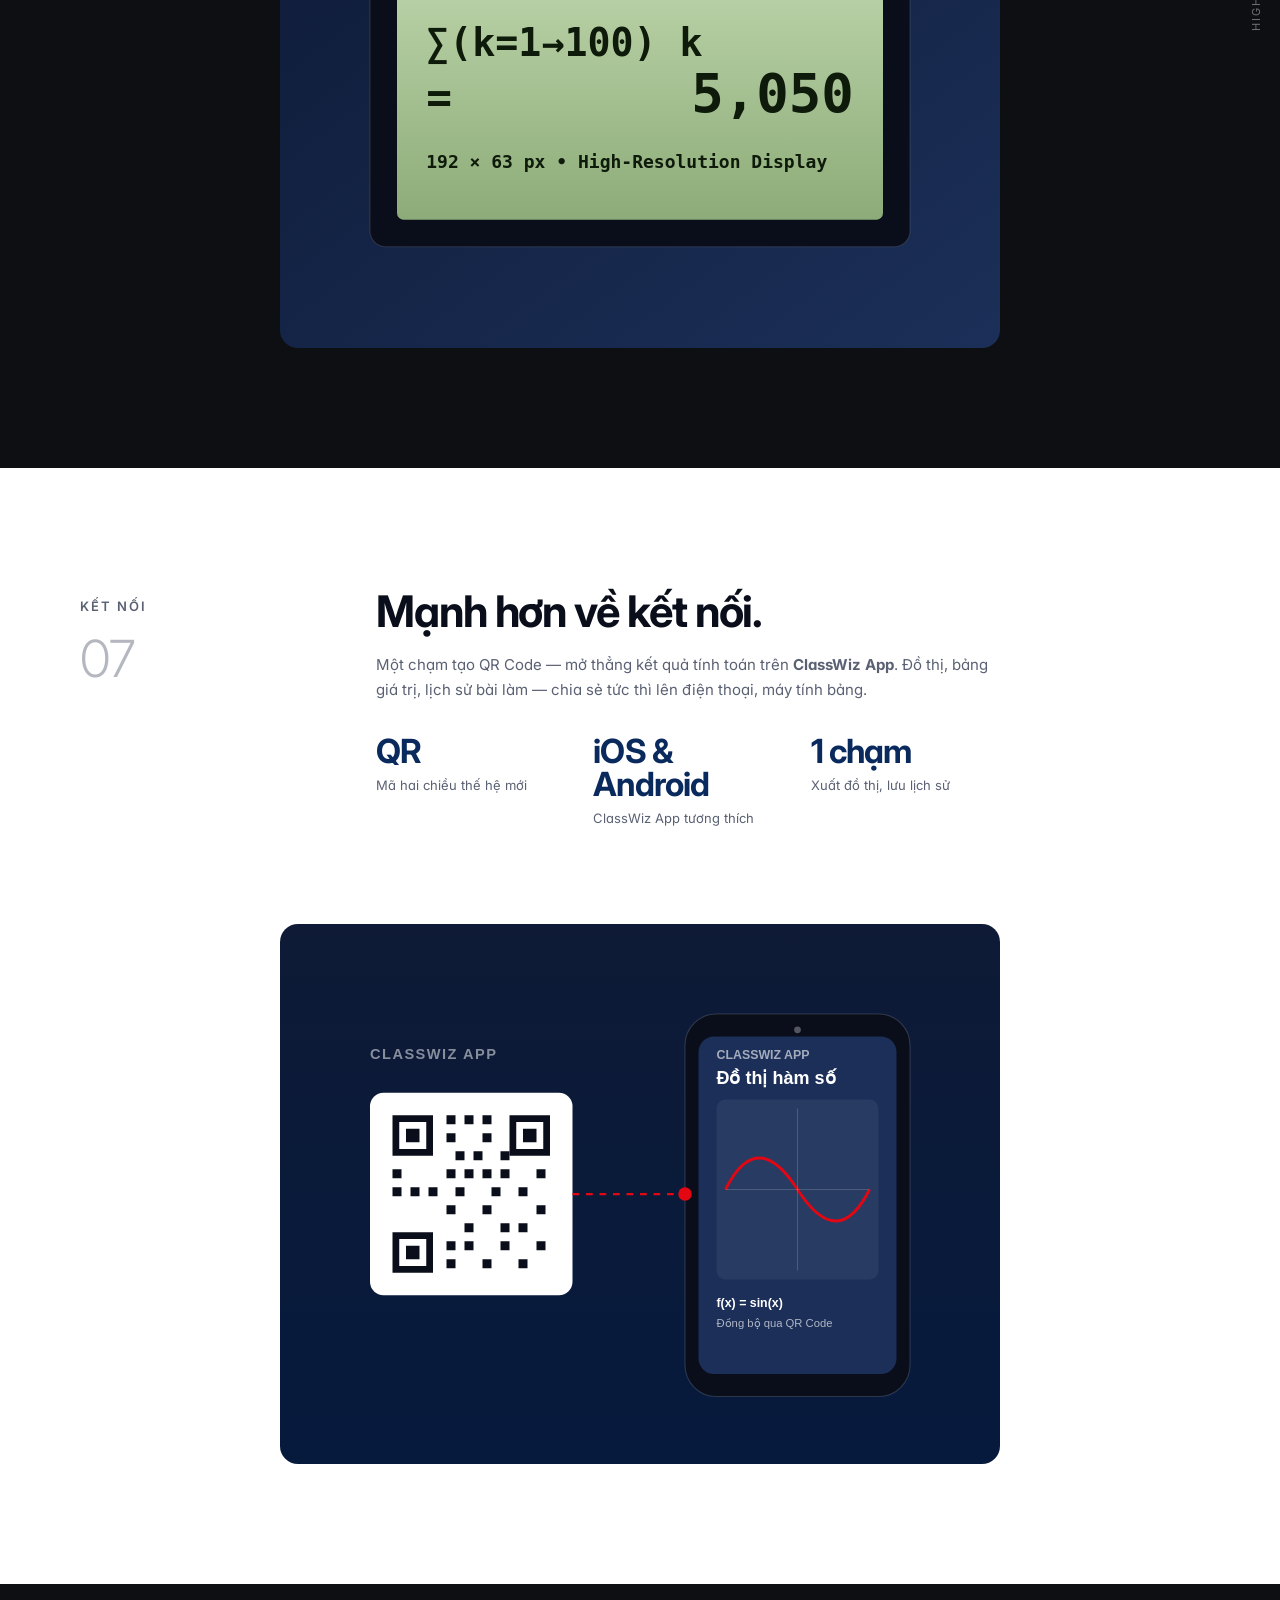
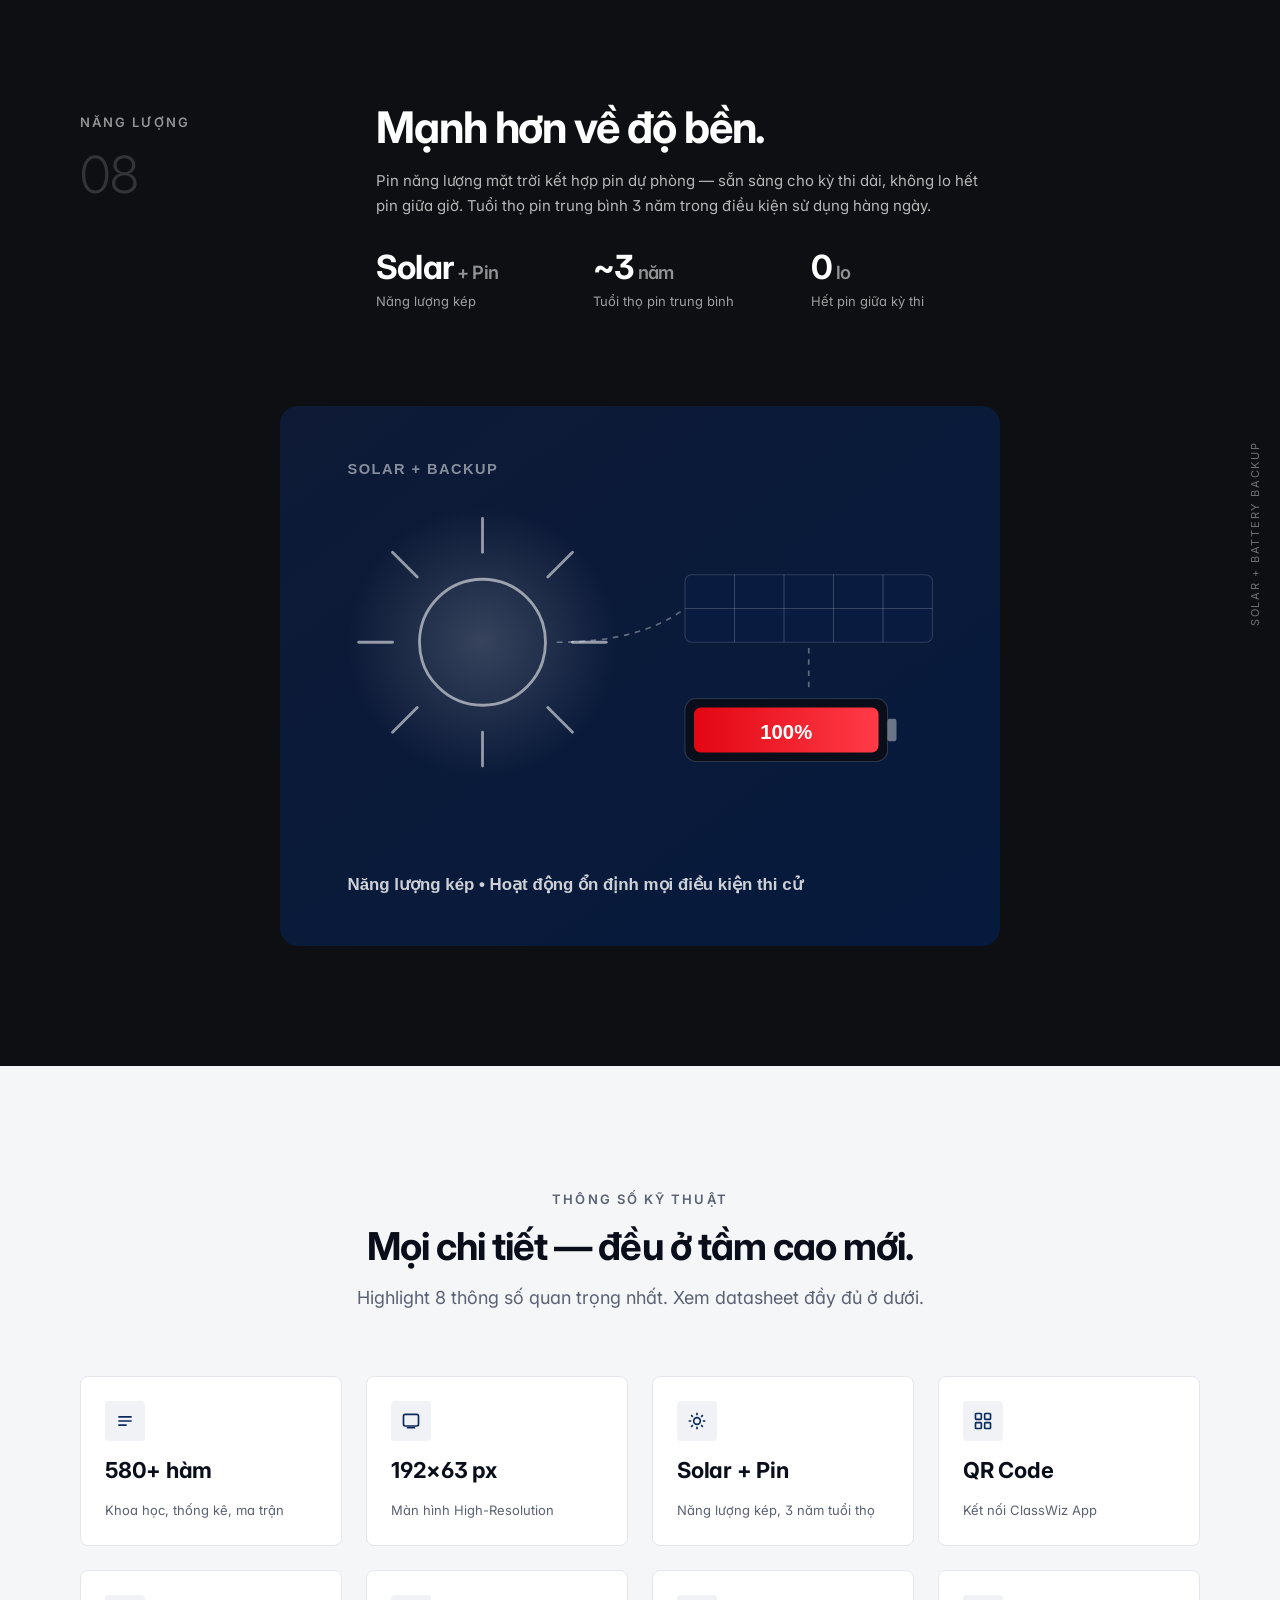
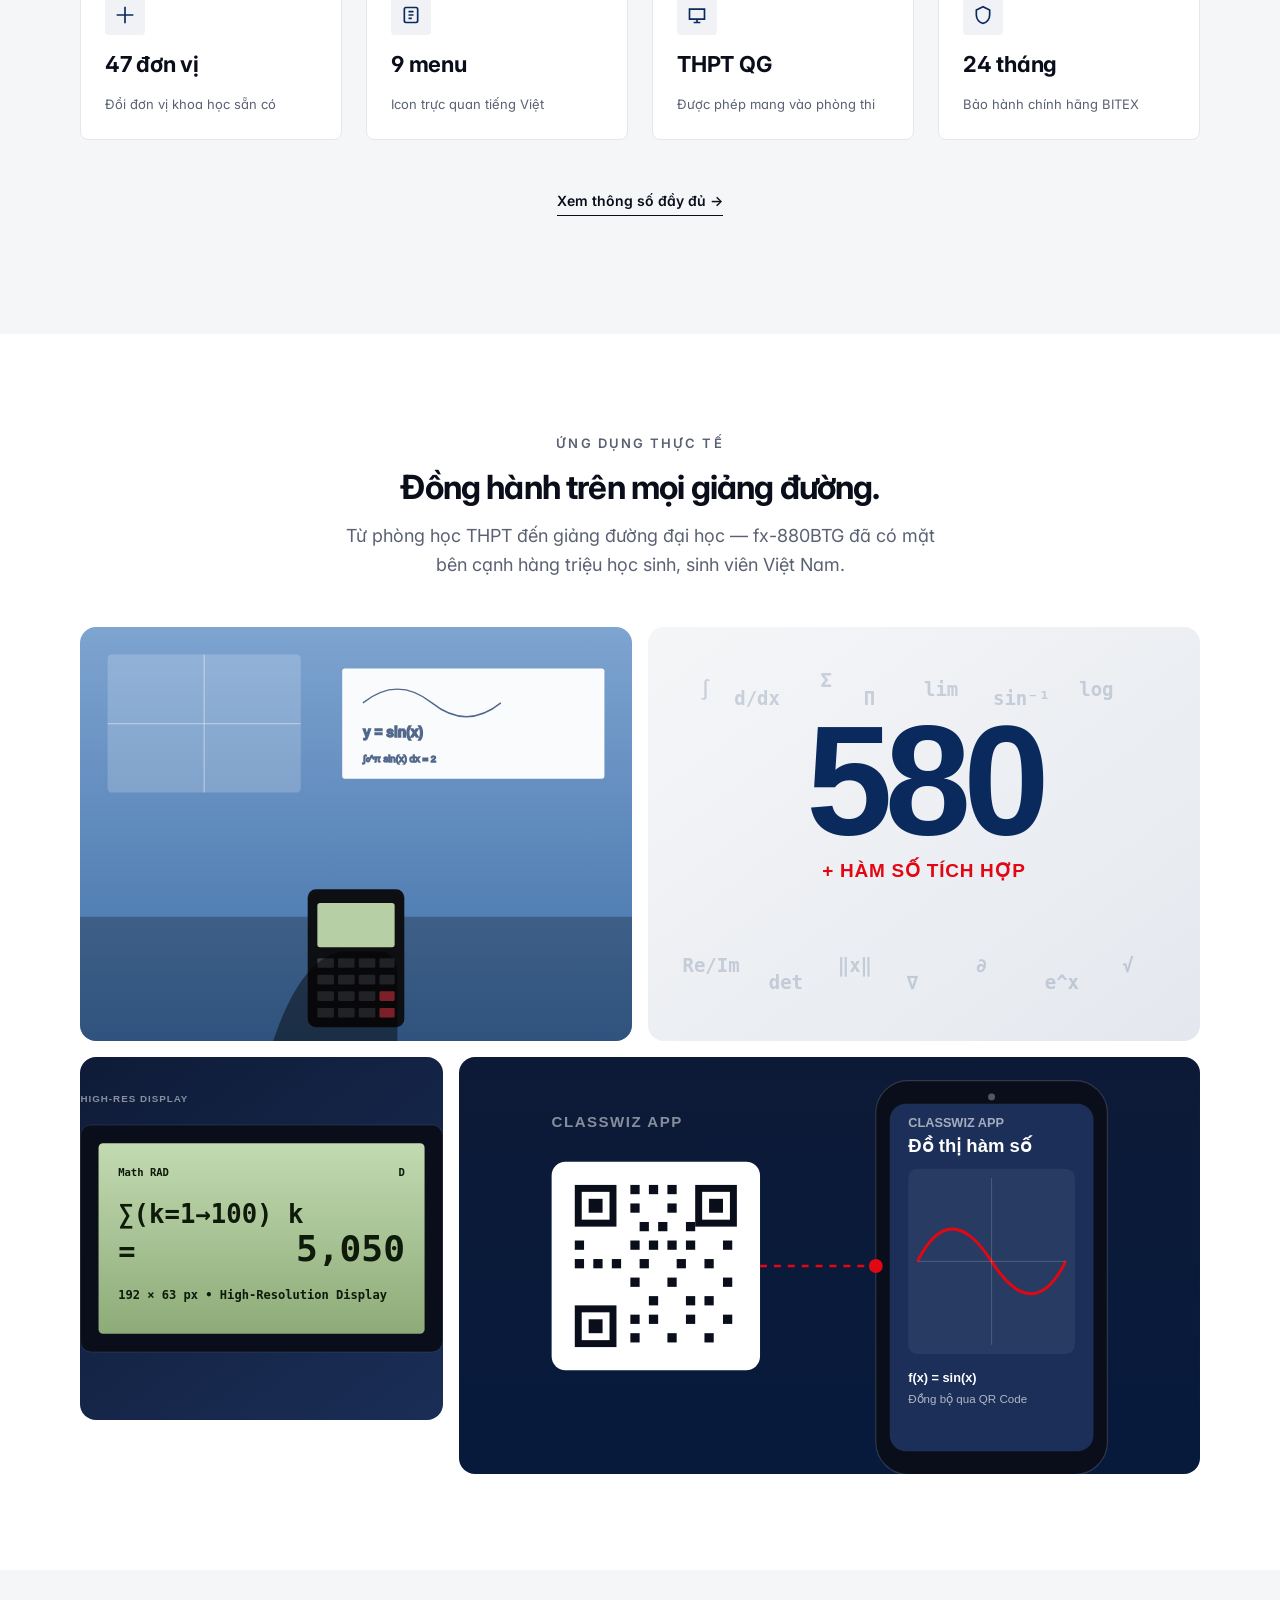
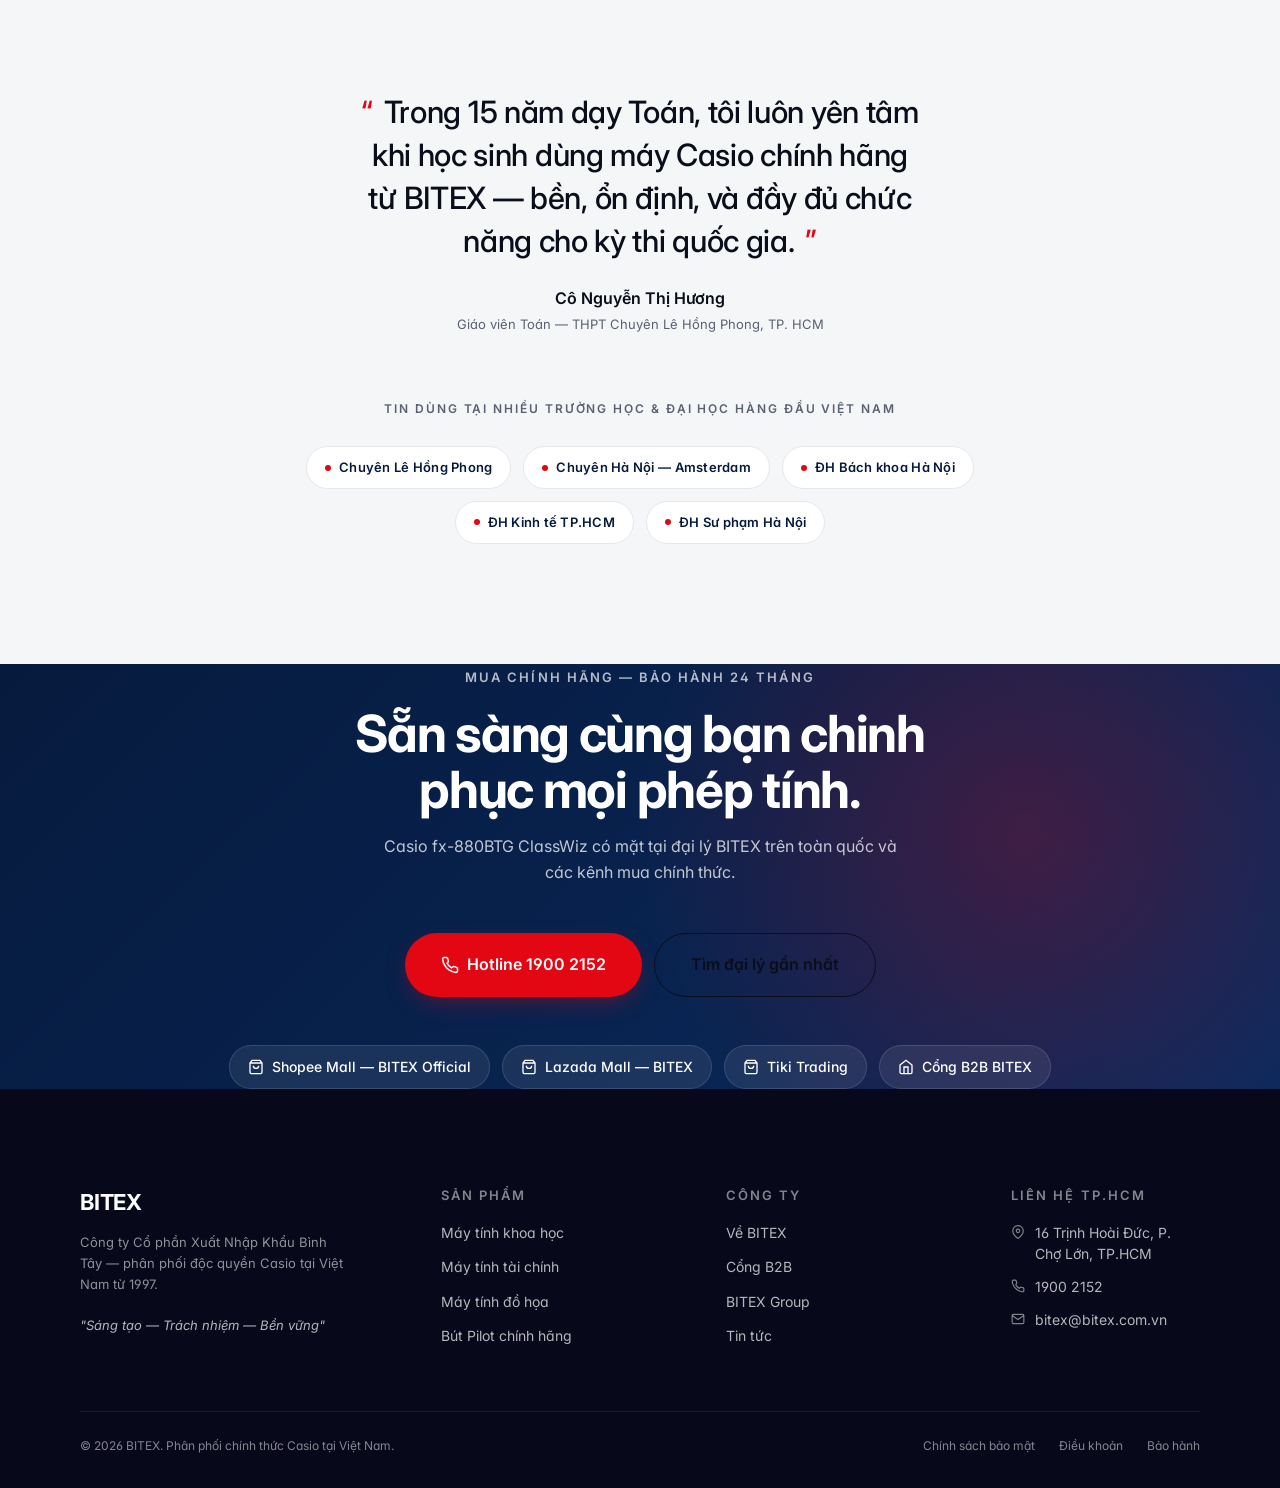
==== commit 5be87a22: "over" ====
--- a/index.html
+++ b/index.html
@@ -68,7 +68,7 @@
       <div class="container">
         <div class="hero__grid">
           <div class="hero__media" data-reveal>
-            <img class="hero__product" src="assets/img/product/calculator-navy.svg" alt="Casio fx-880BTG ClassWiz màu Navy — máy tính khoa học cao cấp do BITEX phân phối chính thức." width="460" height="700" />
+            <img class="hero__product" src="assets/img/product/fx-580vn_x_black.png" alt="Casio fx-880BTG ClassWiz màu Navy — máy tính khoa học cao cấp do BITEX phân phối chính thức." width="460" height="700" />
           </div>
 
           <div class="hero__copy">
@@ -137,10 +137,13 @@
 
         <div class="showcase__stage" data-reveal>
           <div class="showcase__product">
-            <img src="assets/img/product/calculator-black.svg" alt="Casio fx-880BTG ClassWiz màu đen" width="200" height="280" />
+            <img src="assets/img/product/fx-580vn_x_black.png" alt="Casio fx-880BTG ClassWiz màu đen" width="200" height="280" />
           </div>
           <div class="showcase__product">
-            <img src="assets/img/product/calculator-navy.svg" alt="Casio fx-880BTG ClassWiz màu navy" width="200" height="280" />
+            <img src="assets/img/product/fx-580vn_x_blue.png" alt="Casio fx-880BTG ClassWiz màu navy" width="200" height="280" />
+          </div>
+          <div class="showcase__product">
+            <img src="assets/img/product/fx-580vn_x_pink.png" alt="Casio fx-880BTG ClassWiz màu hồng" width="200" height="280" />
           </div>
         </div>
 
@@ -152,9 +155,63 @@
             <span class="color-dot__inner" style="background:#0A2A5E;"></span>
           </button>
           <button class="color-dot" aria-label="Bạc" data-color="silver">
-            <span class="color-dot__inner" style="background:#C0C5CE;"></span>
+            <span class="color-dot__inner" style="background:#ff00ff;"></span>
           </button>
         </div>
+
+        <section class="showcase__overview" aria-labelledby="showcase-overview-title">
+          <div class="showcase__overview-head">
+            <p class="eyebrow" data-reveal>Tổng quan</p>
+            <h2 class="h-2" id="showcase-overview-title" data-reveal data-reveal-delay="100">Nhìn gần hơn. Hiểu nhanh hơn.</h2>
+            <p class="lead" data-reveal data-reveal-delay="200">
+              Bốn chi tiết quan trọng trên fx-880BTG quyết định trải nghiệm học tập hằng ngày, từ màn hình, bàn phím đến kết nối và nguồn năng lượng.
+            </p>
+          </div>
+
+          <div class="showcase-overview">
+            <div class="showcase-overview__rail showcase-overview__rail--left">
+              <article class="showcase-overview__card" data-reveal data-reveal-delay="100">
+                <p class="showcase-overview__kicker">Hiển thị</p>
+                <h3 class="showcase-overview__title">High-Resolution 192×63 px</h3>
+                <p class="showcase-overview__desc">Công thức, phân số và ma trận hiện rõ như trong sách giáo khoa.</p>
+                <a class="showcase-overview__link" href="#feat-display">Xem phần hiển thị →</a>
+              </article>
+
+              <article class="showcase-overview__card" data-reveal data-reveal-delay="200">
+                <p class="showcase-overview__kicker">Năng lượng</p>
+                <h3 class="showcase-overview__title">Solar + pin dự phòng</h3>
+                <p class="showcase-overview__desc">Nguồn kép ổn định cho lịch học dài, ôn thi và sử dụng cường độ cao.</p>
+                <a class="showcase-overview__link" href="#feat-solar">Xem phần độ bền →</a>
+              </article>
+            </div>
+
+            <div class="showcase-overview__product-wrap" data-reveal data-reveal-delay="300">
+              <img
+                class="showcase-overview__product-image"
+                src="assets/img/product/fx-580vn_x_black.png"
+                alt="Cận cảnh Casio fx-880BTG ClassWiz với các điểm nổi bật về màn hình, phím bấm, kết nối QR và nguồn năng lượng kép."
+                width="320"
+                height="448"
+              />
+            </div>
+
+            <div class="showcase-overview__rail showcase-overview__rail--right">
+              <article class="showcase-overview__card" data-reveal data-reveal-delay="400">
+                <p class="showcase-overview__kicker">Tính toán</p>
+                <h3 class="showcase-overview__title">Cụm phím khoa học trực quan</h3>
+                <p class="showcase-overview__desc">Bố cục quen thuộc, menu icon rõ ràng và sẵn sàng cho 580+ hàm tích hợp.</p>
+                <a class="showcase-overview__link" href="#feat-functions">Xem phần tính toán →</a>
+              </article>
+
+              <article class="showcase-overview__card" data-reveal data-reveal-delay="500">
+                <p class="showcase-overview__kicker">Kết nối</p>
+                <h3 class="showcase-overview__title">QR mở thẳng ClassWiz App</h3>
+                <p class="showcase-overview__desc">Chia sẻ kết quả, đồ thị và lịch sử bài làm chỉ sau một lần quét.</p>
+                <a class="showcase-overview__link" href="#feat-app">Xem phần kết nối →</a>
+              </article>
+            </div>
+          </div>
+        </section>
 
         <header class="showcase__features-head" data-reveal>
           <p class="eyebrow">Khám phá</p>
--- a/assets/css/sections.css
+++ b/assets/css/sections.css
@@ -6,7 +6,7 @@
 .hero {
   padding-top: calc(var(--nav-h) + var(--space-7));
   padding-bottom: var(--space-9);
-  background: var(--gradient-hero-light);
+  /* background: var(--gradient-hero-light); */
   position: relative;
   overflow: clip;
 }
@@ -42,7 +42,7 @@
 }
 .hero__product {
   max-width: 380px;
-  width: 100%;
+  width: 60%;
   filter: drop-shadow(0 30px 40px rgba(10,42,94,0.25));
 }
 @media (min-width: 1024px) { .hero__product { max-width: 460px; } }
@@ -117,7 +117,7 @@
 .showcase__stage {
   position: relative;
   display: grid;
-  grid-template-columns: repeat(2, minmax(0,1fr));
+  grid-template-columns: repeat(3, minmax(0,1fr));
   gap: var(--space-5);
   max-width: 720px;
   margin-inline: auto;
@@ -138,6 +138,217 @@
   justify-content: center;
   gap: var(--space-5);
   margin-top: var(--space-7);
+}
+
+.showcase__overview {
+  margin-top: var(--space-8);
+  padding: var(--space-7) var(--space-4);
+  border-radius: var(--radius-xl);
+  background:
+    radial-gradient(circle at top, rgba(43,91,168,0.12), transparent 42%),
+    linear-gradient(180deg, #ffffff 0%, #f7f9fc 100%);
+}
+@media (min-width: 768px) {
+  .showcase__overview {
+    padding: var(--space-8) var(--space-6);
+  }
+}
+@media (min-width: 1024px) {
+  .showcase__overview {
+    padding: var(--space-9) var(--space-7);
+  }
+}
+
+.showcase__overview-head {
+  text-align: center;
+  max-width: 760px;
+  margin-inline: auto;
+}
+.showcase__overview-head .h-2 {
+  margin-top: var(--space-3);
+}
+.showcase__overview-head .lead {
+  margin: var(--space-4) auto 0;
+}
+
+.showcase-overview {
+  margin-top: var(--space-7);
+  display: grid;
+  gap: var(--space-5);
+  align-items: center;
+}
+@media (min-width: 768px) and (max-width: 1023px) {
+  .showcase-overview__rail {
+    grid-template-columns: repeat(2, minmax(0, 1fr));
+  }
+}
+@media (min-width: 1024px) {
+  .showcase-overview {
+    grid-template-columns: minmax(0, 1fr) minmax(300px, 360px) minmax(0, 1fr);
+    gap: var(--space-7);
+  }
+}
+
+.showcase-overview__rail {
+  display: grid;
+  gap: var(--space-4);
+}
+.showcase-overview__rail--left {
+  order: 2;
+}
+.showcase-overview__rail--right {
+  order: 3;
+}
+@media (min-width: 1024px) {
+  .showcase-overview__rail {
+    gap: var(--space-5);
+  }
+  .showcase-overview__rail--left {
+    order: 1;
+    justify-items: end;
+  }
+  .showcase-overview__rail--right {
+    order: 3;
+    justify-items: start;
+  }
+}
+
+.showcase-overview__product-wrap {
+  order: 1;
+  position: relative;
+  display: grid;
+  place-items: center;
+  min-height: 380px;
+  padding: var(--space-6) var(--space-4);
+}
+.showcase-overview__product-wrap::before {
+  content: "";
+  position: absolute;
+  width: min(100%, 360px);
+  aspect-ratio: 1;
+  border-radius: 50%;
+  background: radial-gradient(circle, rgba(10,42,94,0.14) 0%, rgba(10,42,94,0.05) 52%, transparent 74%);
+}
+.showcase-overview__product-wrap::after {
+  content: "";
+  position: absolute;
+  bottom: var(--space-6);
+  width: min(78%, 260px);
+  height: 32px;
+  border-radius: 50%;
+  background: rgba(10,42,94,0.14);
+  filter: blur(20px);
+}
+.showcase-overview__product-image {
+  position: relative;
+  z-index: 1;
+  width: min(72vw, 280px);
+  max-width: 320px;
+  height: auto;
+  filter: drop-shadow(0 28px 40px rgba(10,42,94,0.22));
+}
+@media (min-width: 768px) {
+  .showcase-overview__product-wrap {
+    min-height: 480px;
+  }
+}
+@media (min-width: 1024px) {
+  .showcase-overview__product-wrap {
+    order: 2;
+    min-height: 620px;
+    padding-inline: 0;
+  }
+  .showcase-overview__product-image {
+    width: 100%;
+    max-width: 360px;
+  }
+}
+
+.showcase-overview__card {
+  position: relative;
+  width: 100%;
+  text-align: left;
+  padding: var(--space-5);
+  border-radius: var(--radius-lg);
+  background: rgba(255,255,255,0.92);
+  border: 1px solid rgba(10,42,94,0.08);
+  box-shadow: var(--shadow-md);
+}
+@media (min-width: 1024px) {
+  .showcase-overview__card {
+    max-width: 320px;
+  }
+}
+
+.showcase-overview__kicker {
+  font-size: var(--text-caption);
+  font-weight: var(--fw-semibold);
+  letter-spacing: var(--ls-wide);
+  text-transform: uppercase;
+  color: var(--color-accent);
+}
+.showcase-overview__title {
+  margin-top: var(--space-2);
+  font-size: clamp(22px, 2.4vw, 28px);
+  line-height: 1.15;
+  font-weight: var(--fw-semibold);
+  letter-spacing: var(--ls-tight);
+}
+.showcase-overview__desc {
+  margin-top: var(--space-3);
+  font-size: var(--text-body);
+  line-height: var(--lh-body);
+  color: var(--color-text-muted);
+}
+.showcase-overview__link {
+  margin-top: var(--space-4);
+  display: inline-flex;
+  align-items: center;
+  min-height: 44px;
+  font-size: var(--text-small);
+  font-weight: var(--fw-semibold);
+  color: var(--color-primary);
+  transition: color var(--dur-fast) ease, transform var(--dur-fast) ease;
+}
+.showcase-overview__link:hover {
+  color: var(--color-primary-light);
+  transform: translateX(2px);
+}
+
+@media (min-width: 1024px) {
+  .showcase-overview__rail--left .showcase-overview__card::after,
+  .showcase-overview__rail--right .showcase-overview__card::after {
+    content: "";
+    position: absolute;
+    top: 50%;
+    width: var(--space-6);
+    height: 1px;
+    background: rgba(227,6,19,0.35);
+  }
+  .showcase-overview__rail--left .showcase-overview__card::after {
+    right: calc(var(--space-6) * -1);
+  }
+  .showcase-overview__rail--right .showcase-overview__card::after {
+    left: calc(var(--space-6) * -1);
+  }
+
+  .showcase-overview__rail--left .showcase-overview__card::before,
+  .showcase-overview__rail--right .showcase-overview__card::before {
+    content: "";
+    position: absolute;
+    top: calc(50% - 5px);
+    width: 10px;
+    height: 10px;
+    border-radius: 50%;
+    background: var(--color-accent);
+    box-shadow: 0 0 0 8px rgba(227,6,19,0.12);
+  }
+  .showcase-overview__rail--left .showcase-overview__card::before {
+    right: calc((var(--space-6) * -1) - 10px);
+  }
+  .showcase-overview__rail--right .showcase-overview__card::before {
+    left: calc((var(--space-6) * -1) - 10px);
+  }
 }
 
 .showcase__features {
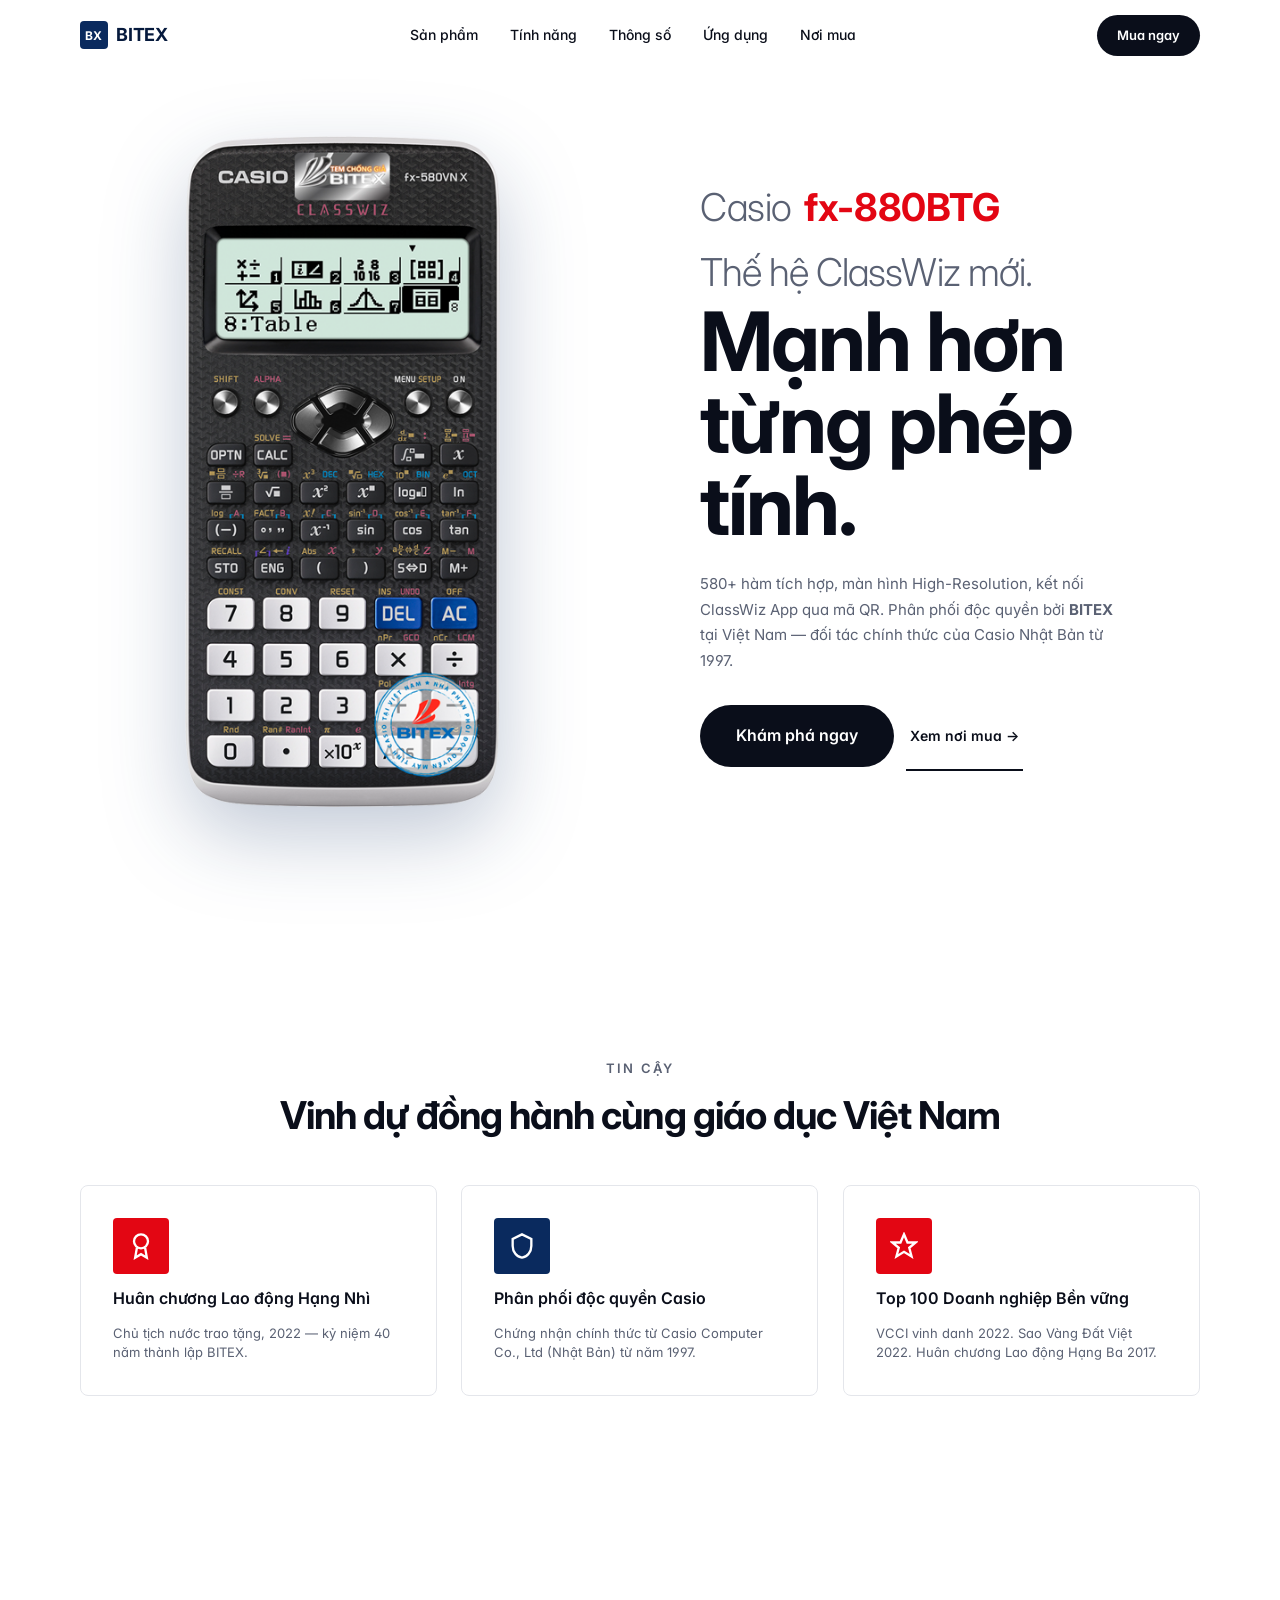
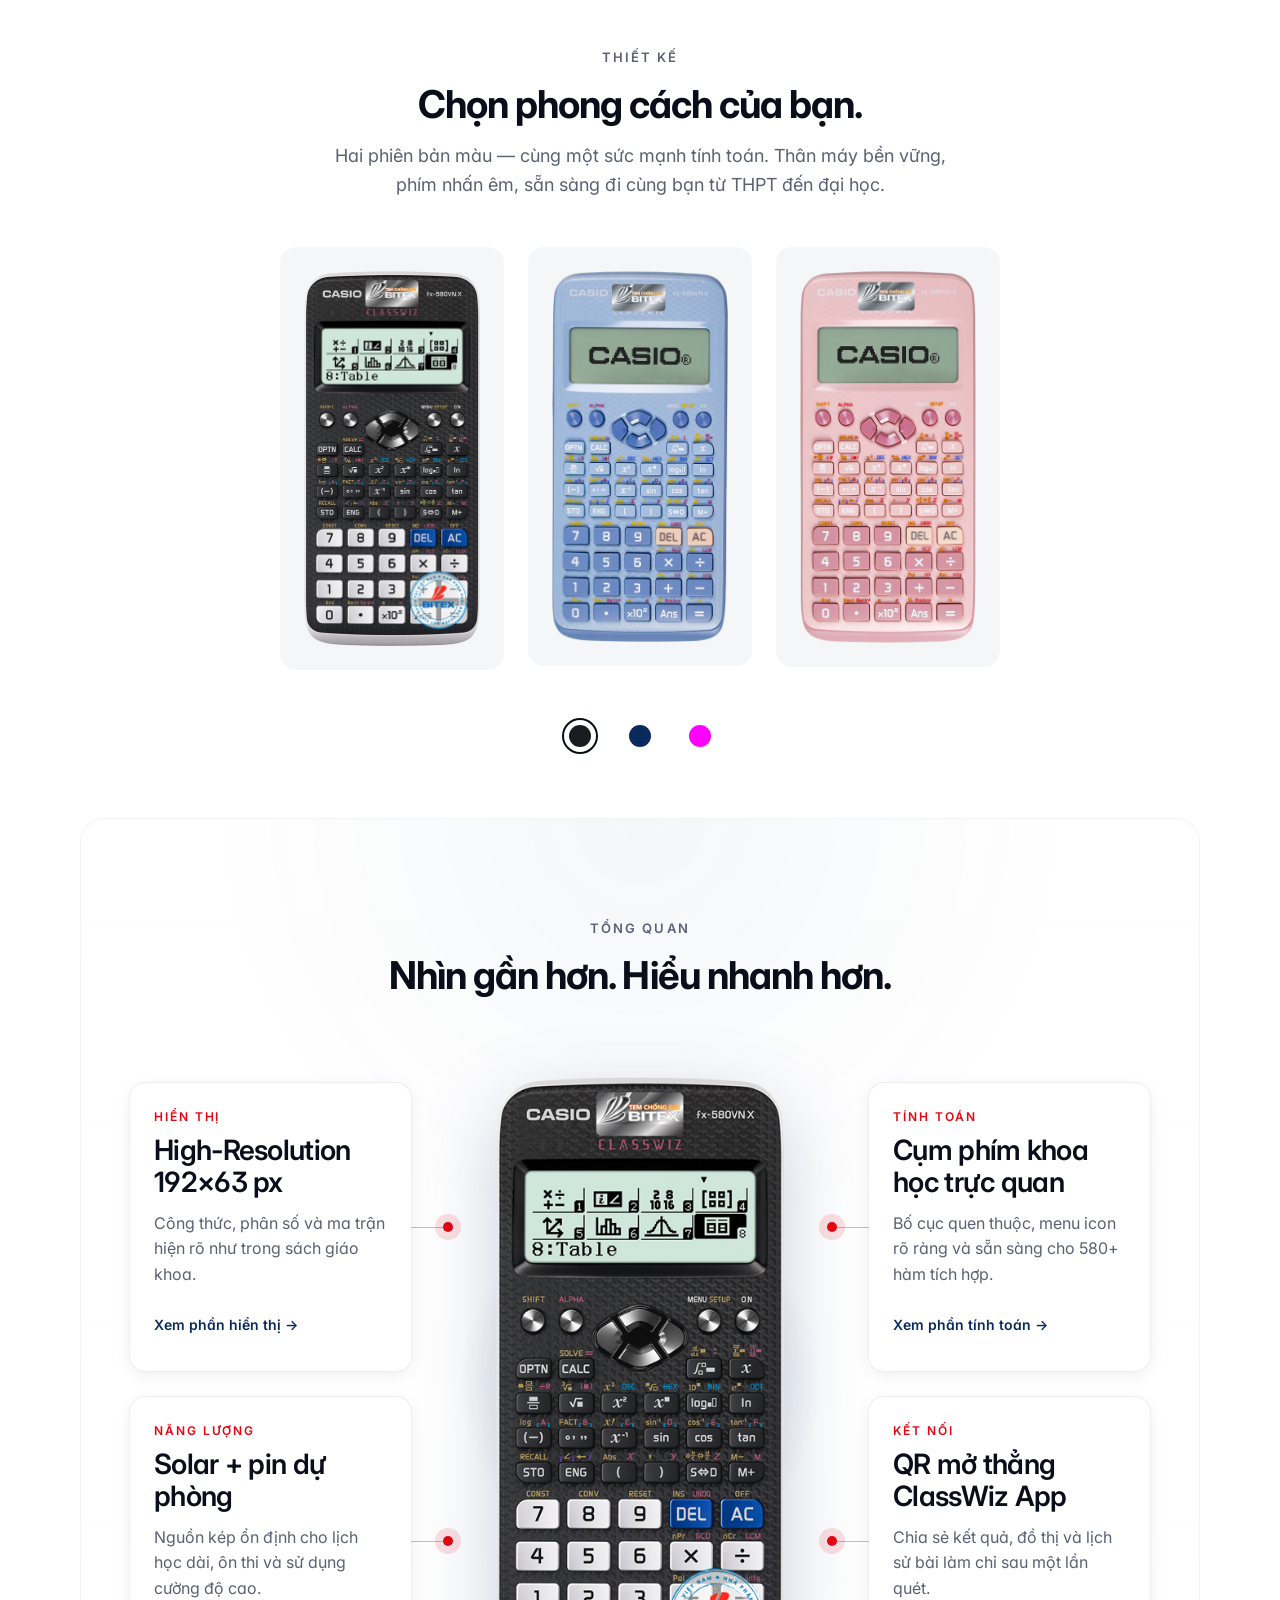
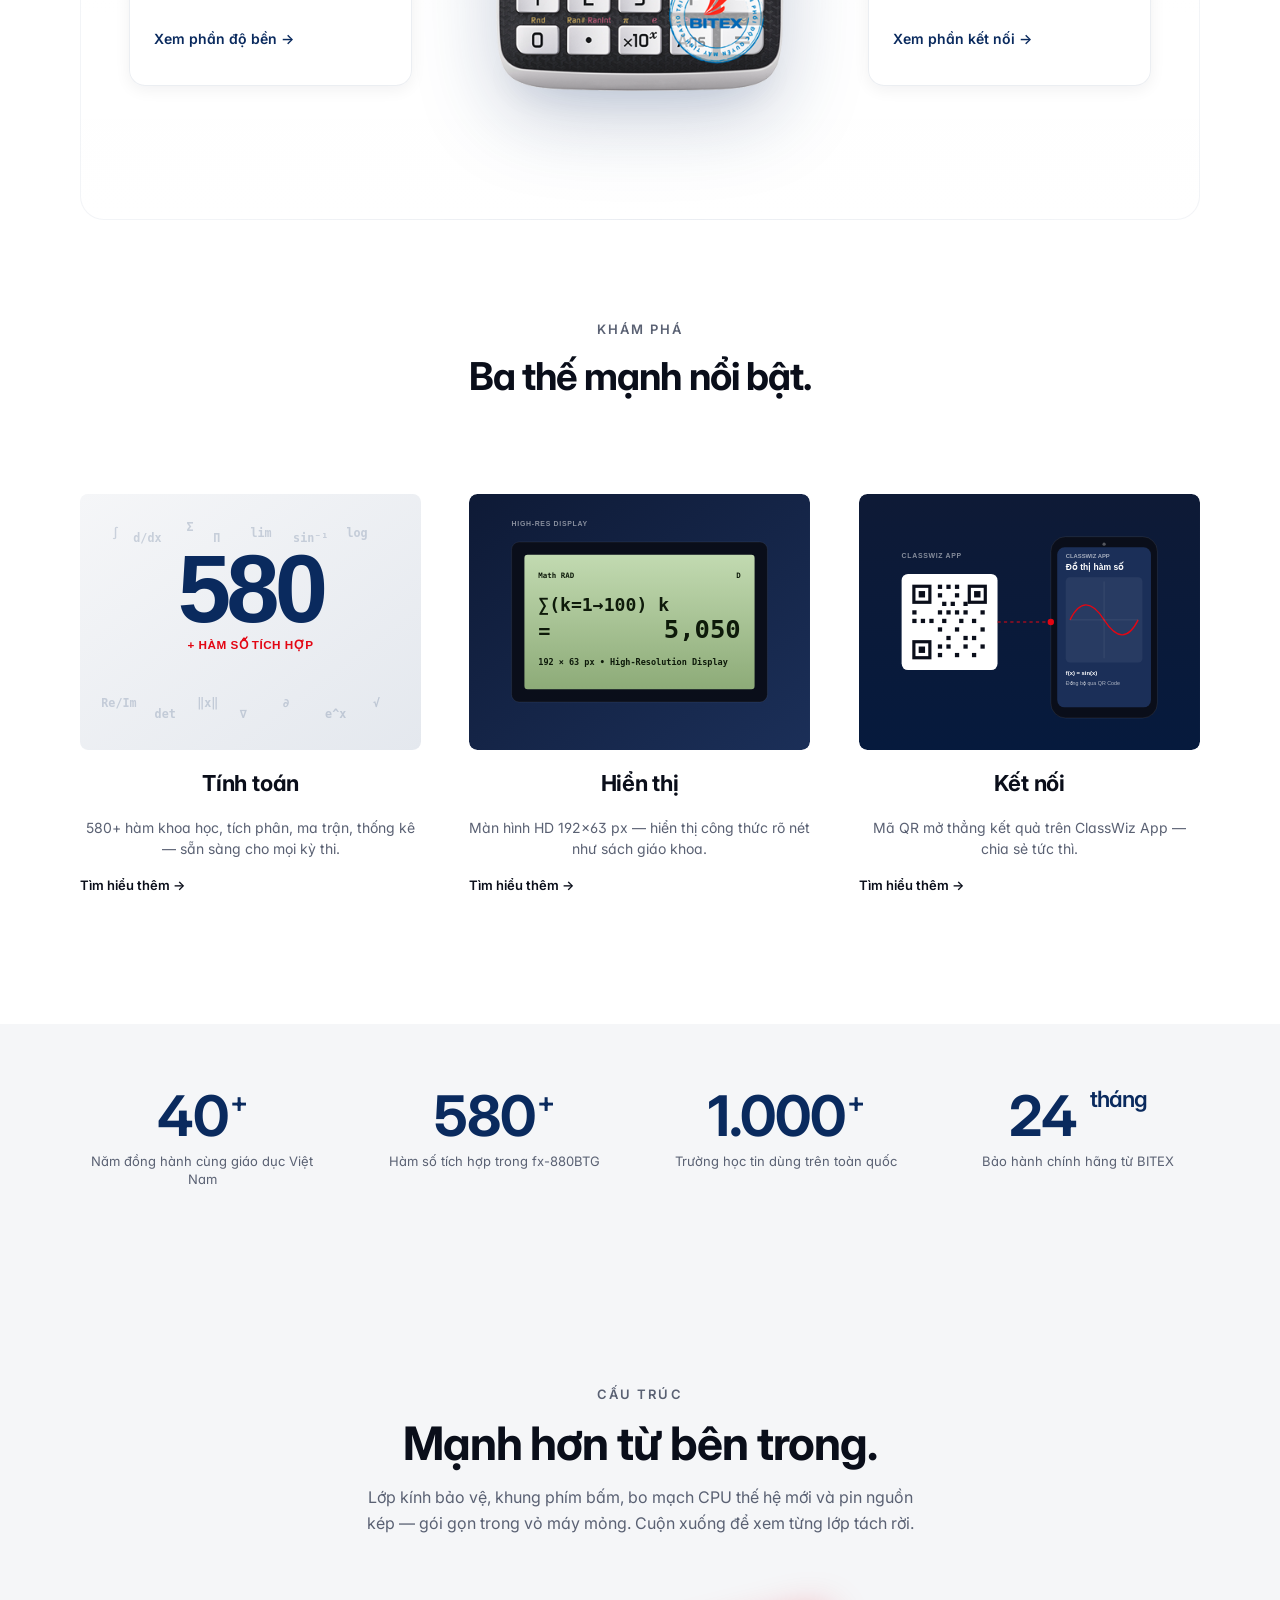
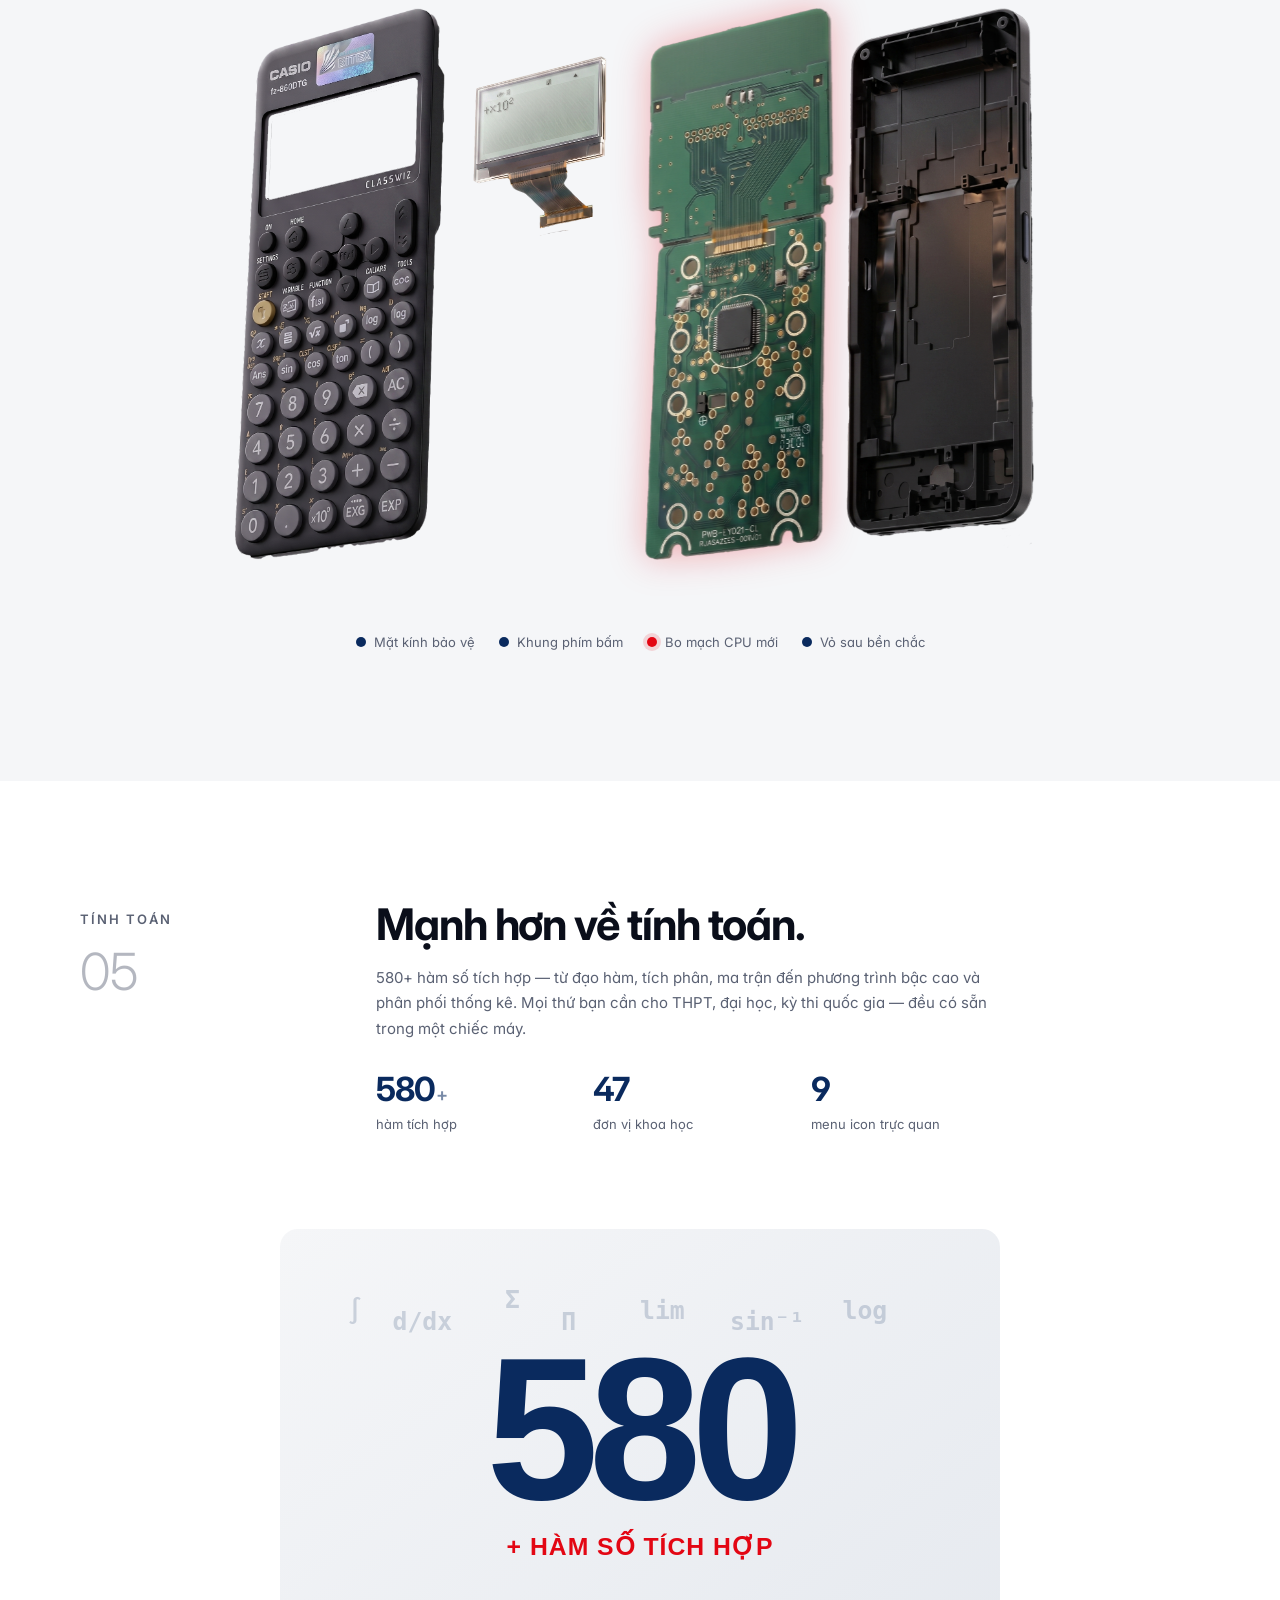
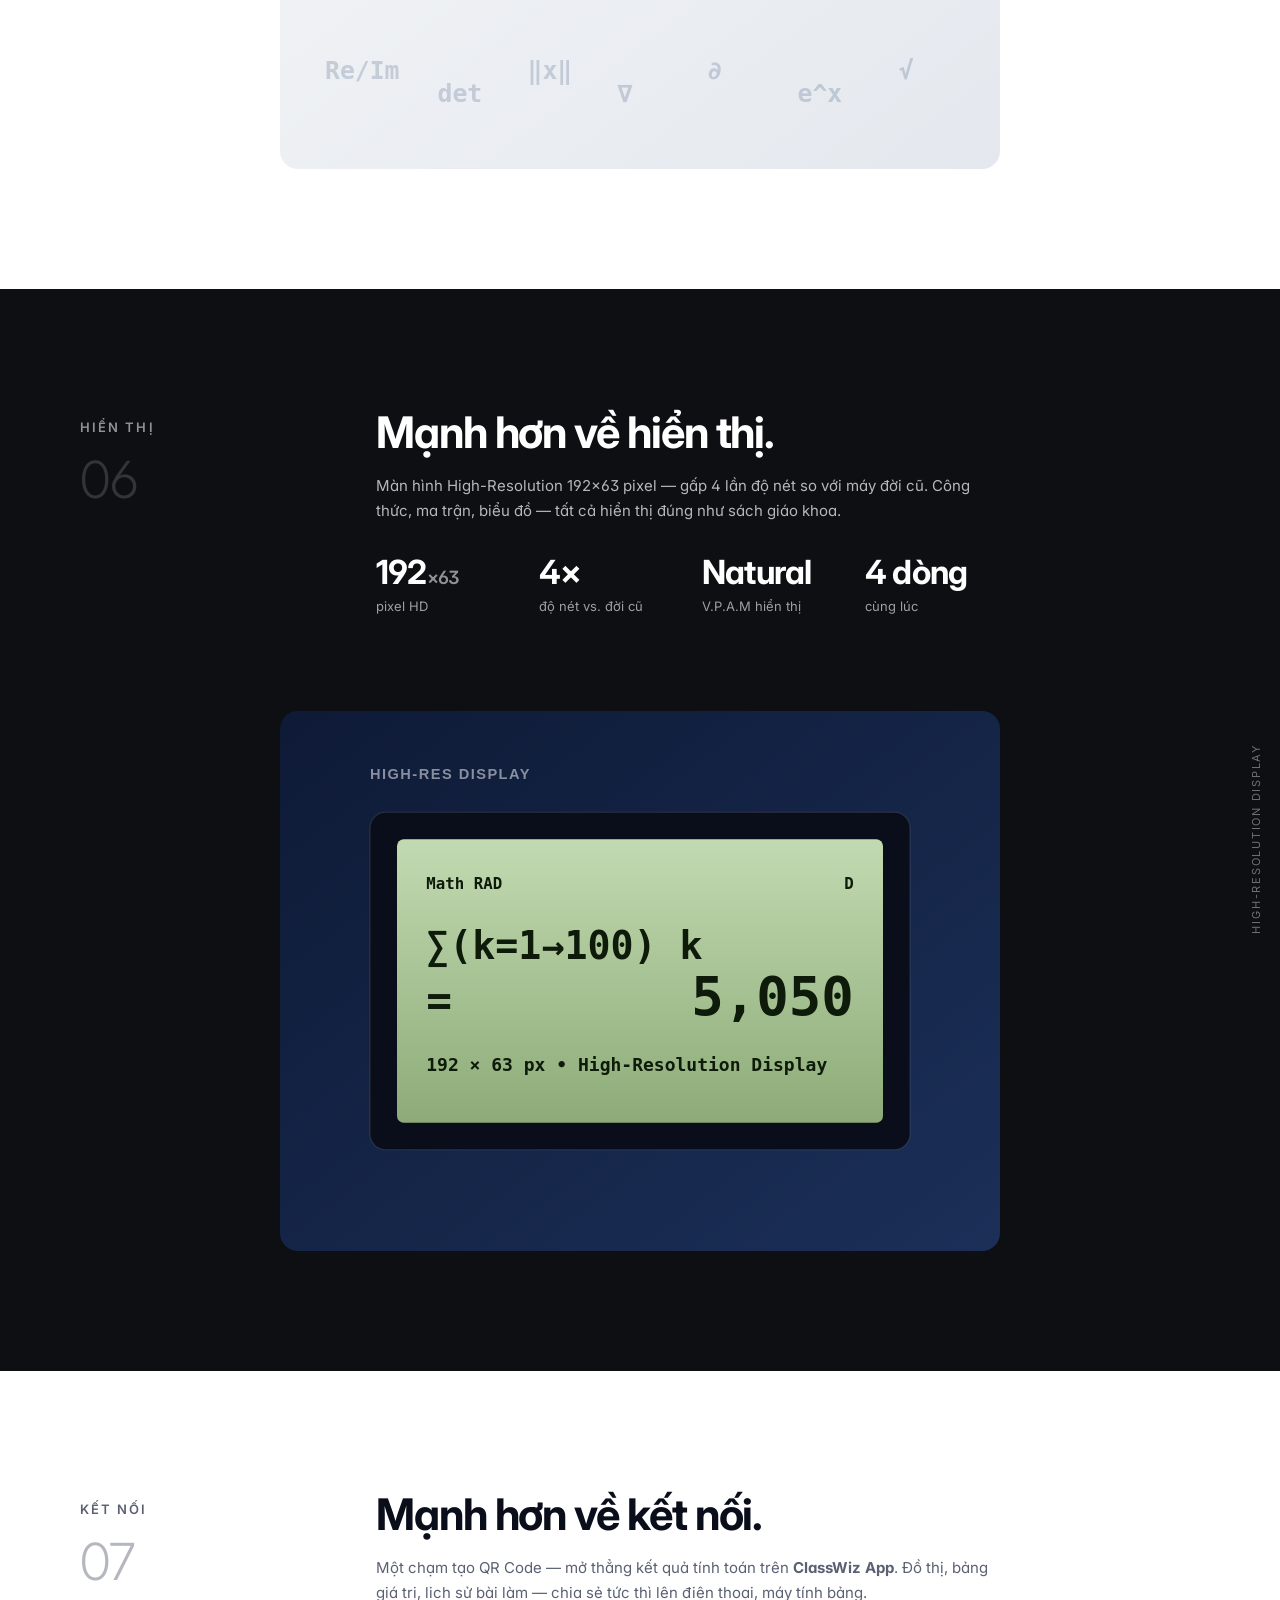
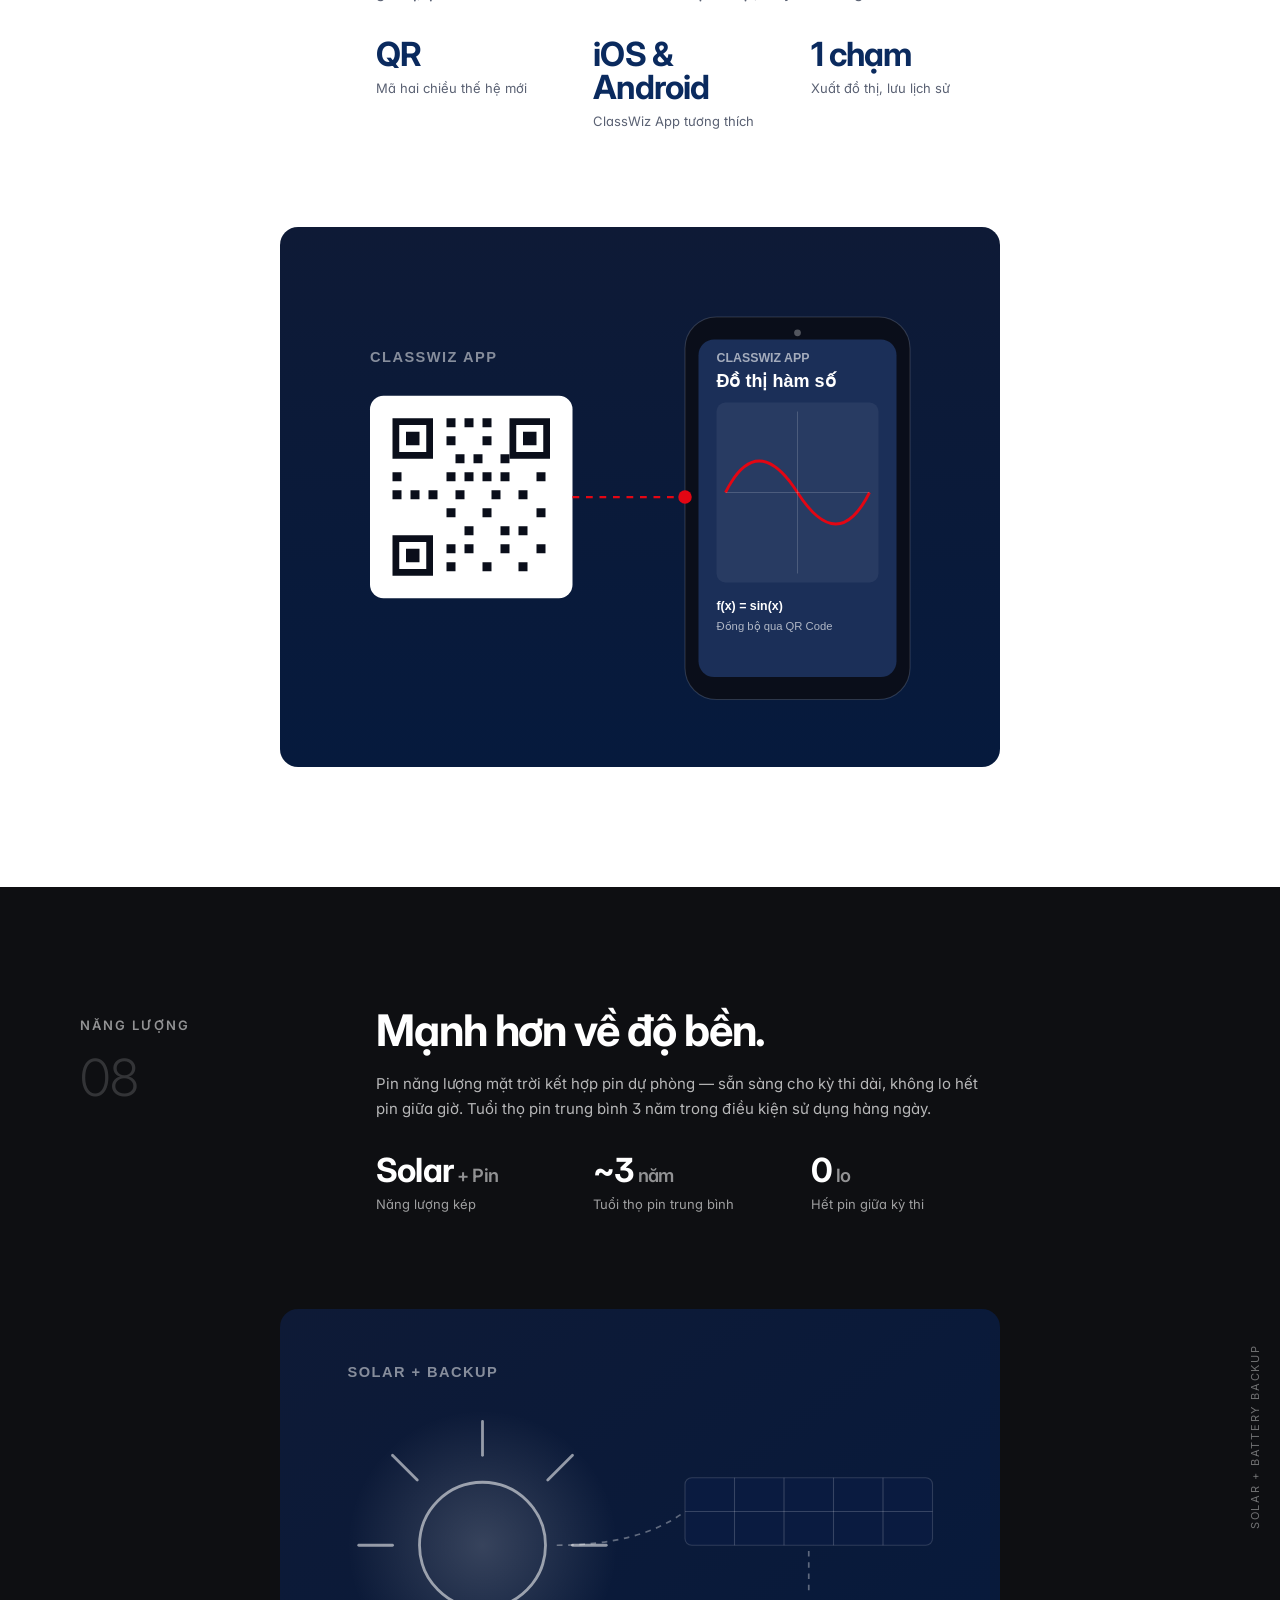
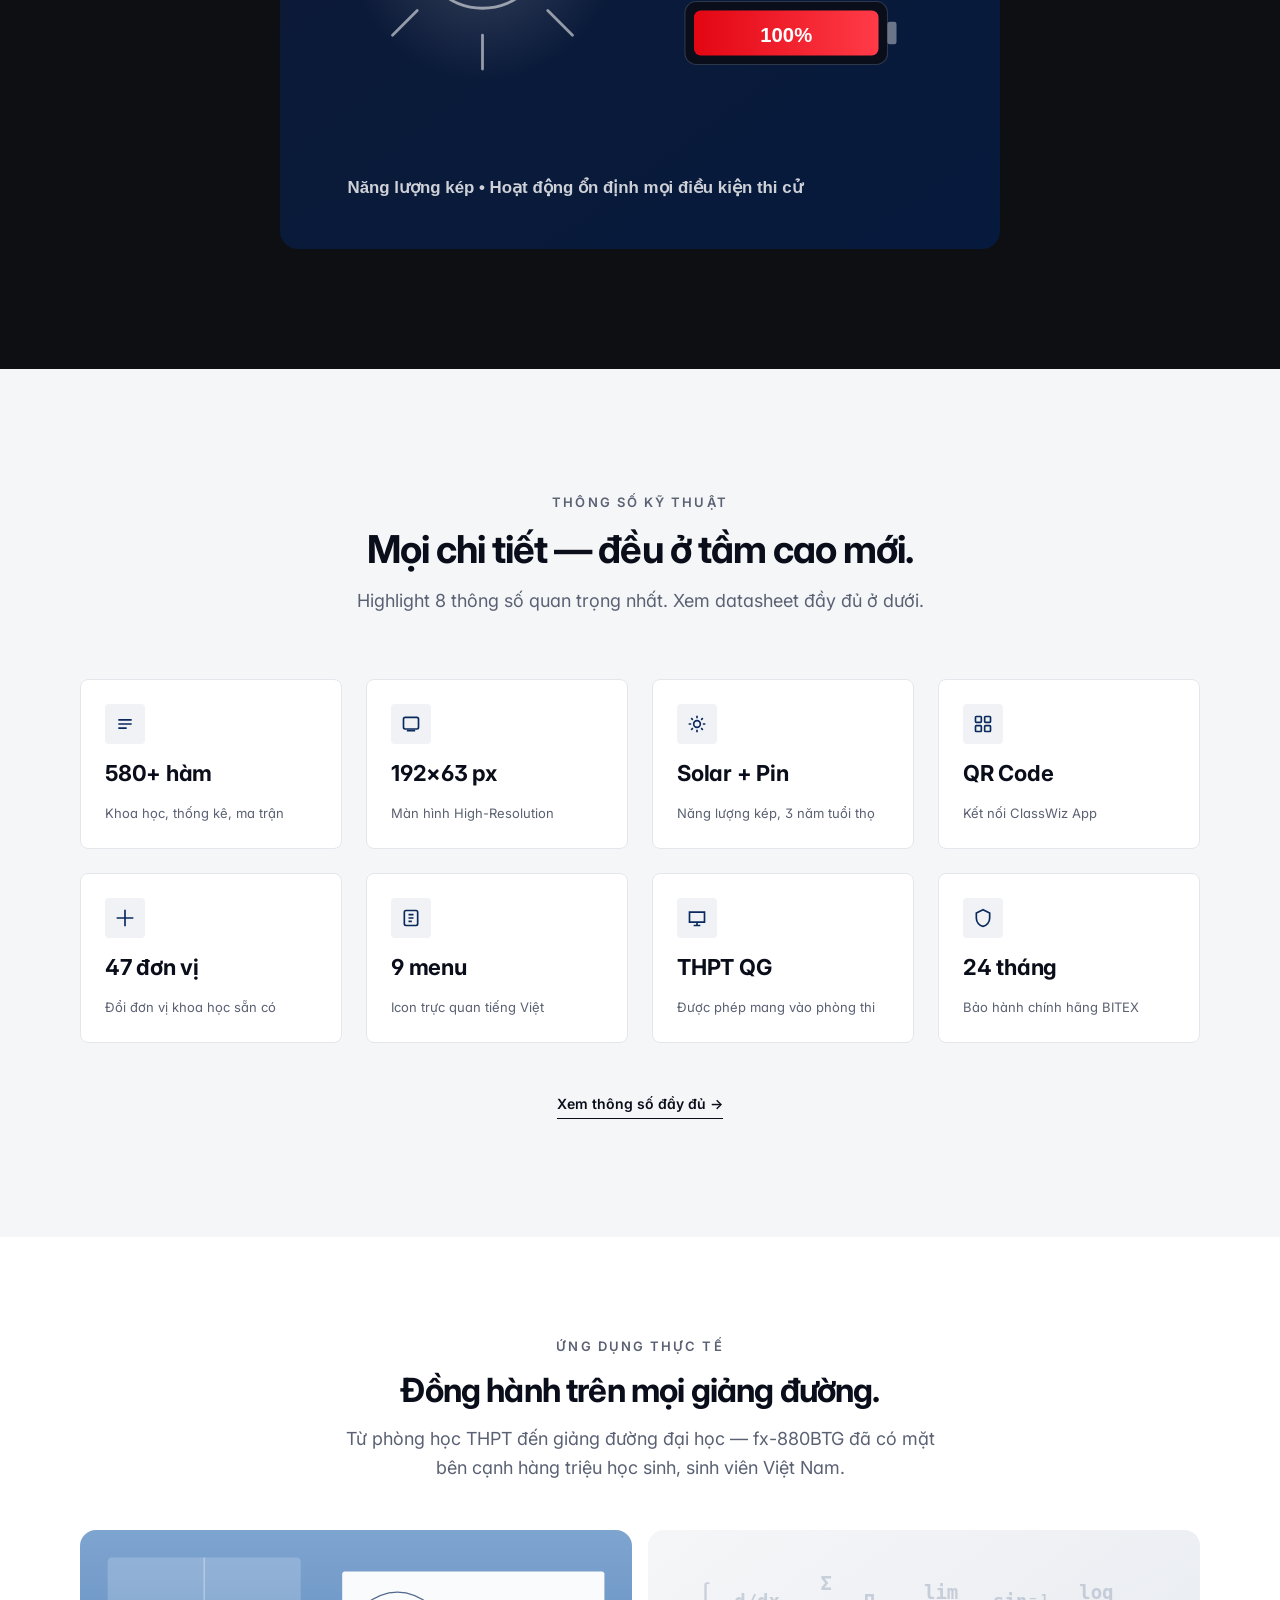
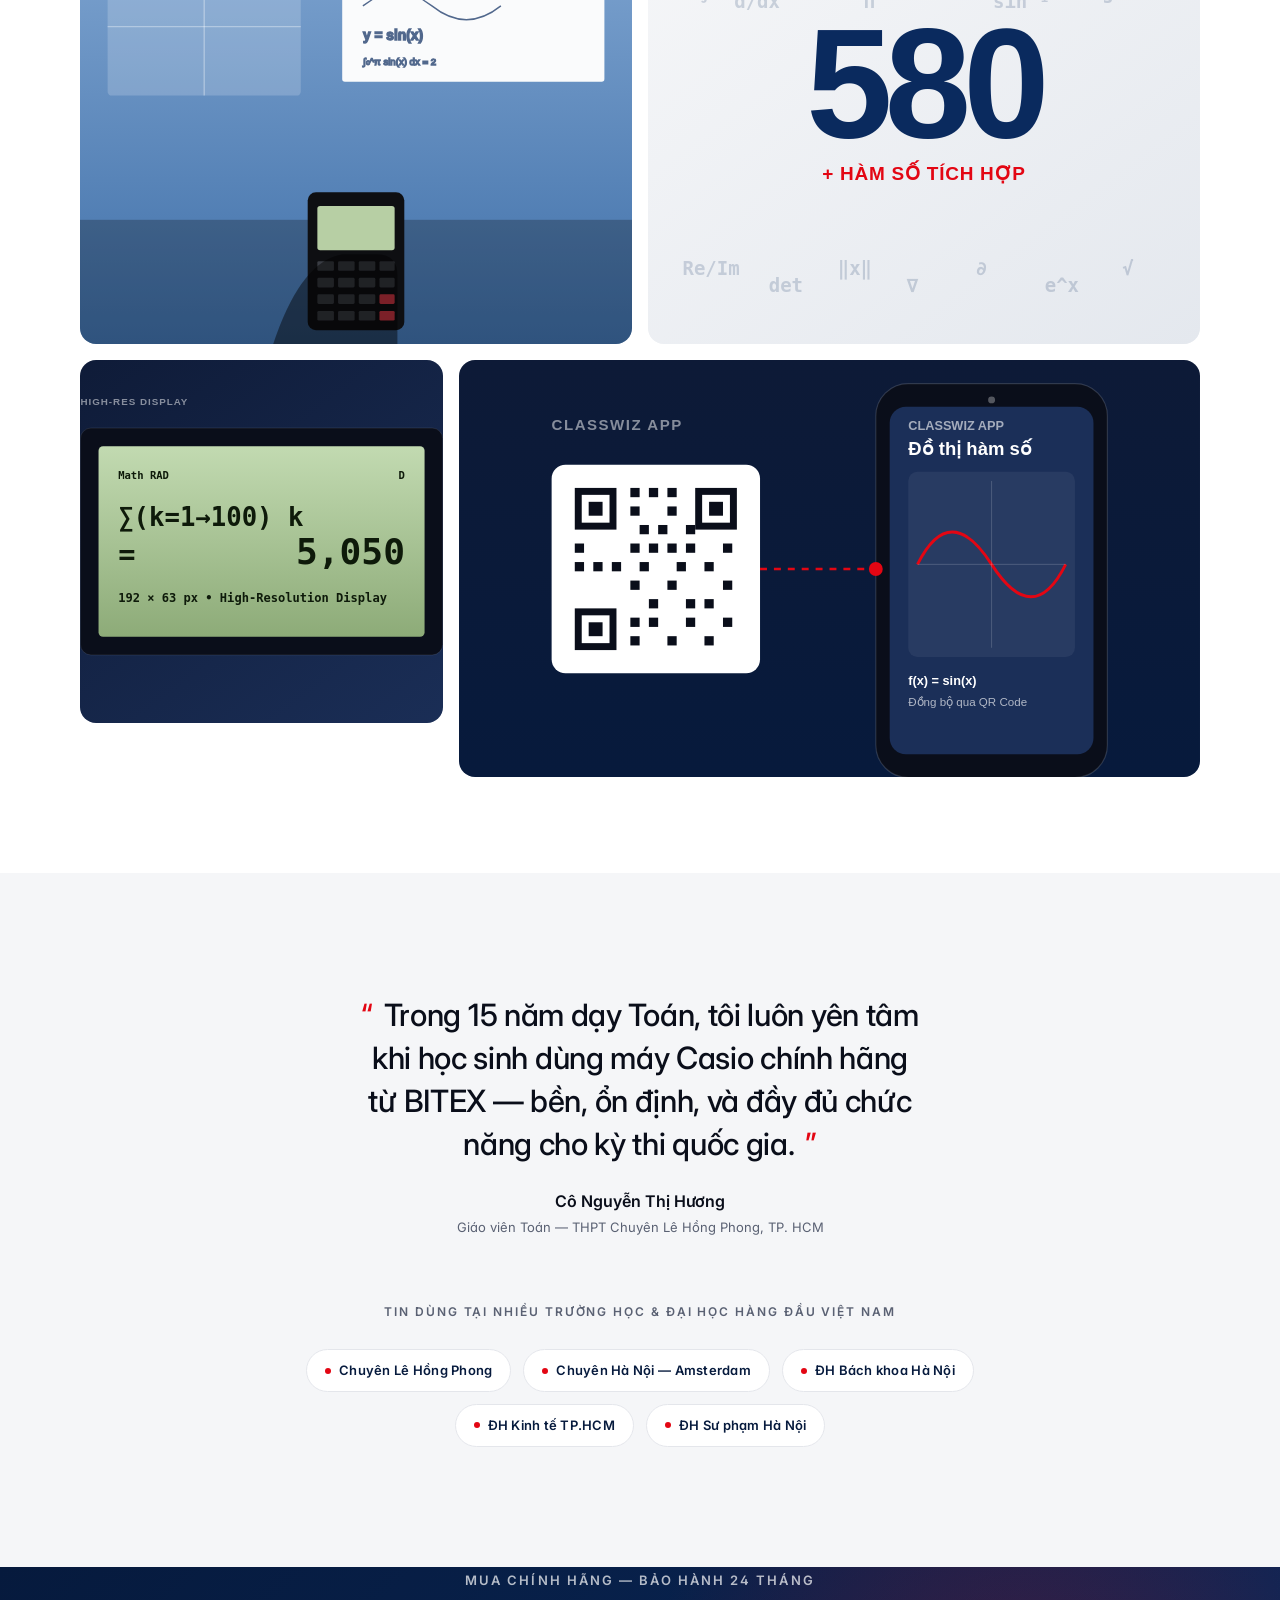
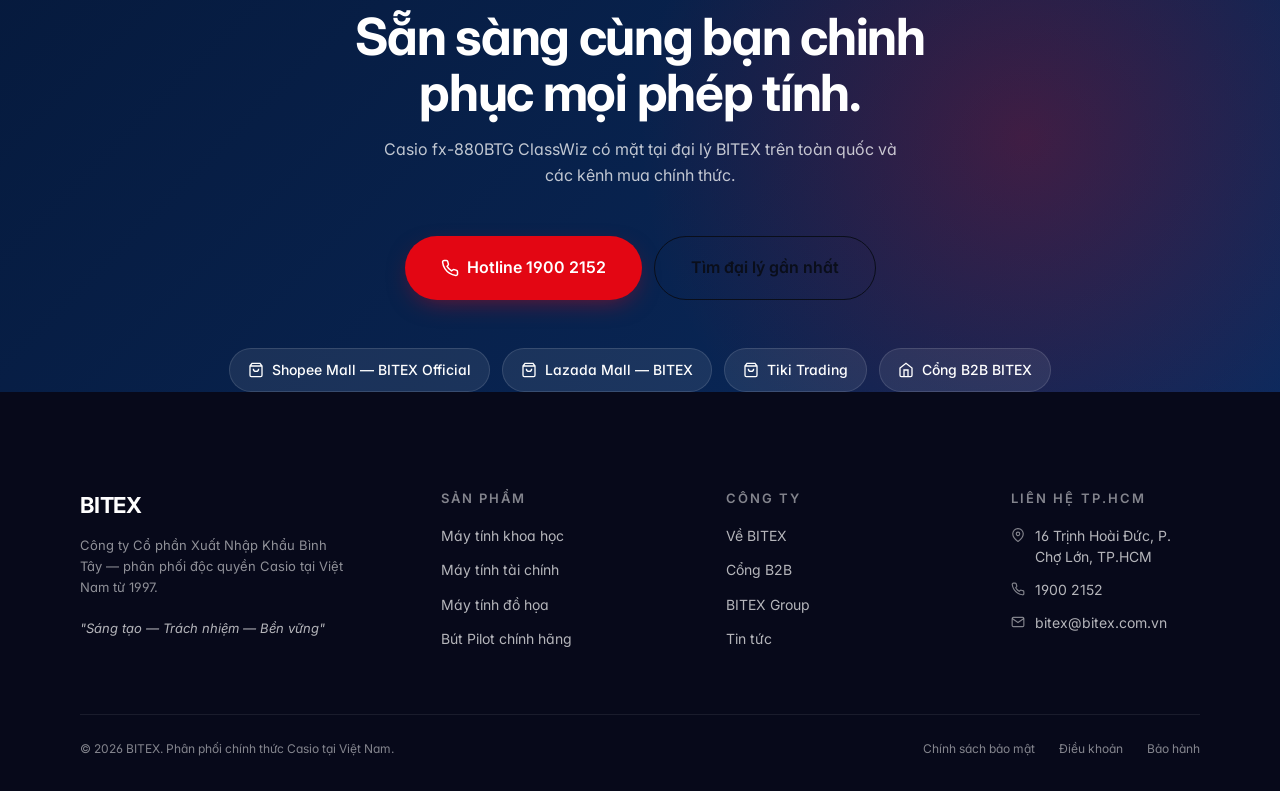
==== commit 28103098: "animate" ====
--- a/index.html
+++ b/index.html
@@ -163,9 +163,9 @@
           <div class="showcase__overview-head">
             <p class="eyebrow" data-reveal>Tổng quan</p>
             <h2 class="h-2" id="showcase-overview-title" data-reveal data-reveal-delay="100">Nhìn gần hơn. Hiểu nhanh hơn.</h2>
-            <p class="lead" data-reveal data-reveal-delay="200">
+            <!-- <p class="lead" data-reveal data-reveal-delay="200">
               Bốn chi tiết quan trọng trên fx-880BTG quyết định trải nghiệm học tập hằng ngày, từ màn hình, bàn phím đến kết nối và nguồn năng lượng.
-            </p>
+            </p> -->
           </div>
 
           <div class="showcase-overview">
@@ -268,6 +268,34 @@
             <p class="usp-item__label">Bảo hành chính hãng từ BITEX</p>
           </div>
         </div>
+      </div>
+    </section>
+
+    <!-- ====== 4.5. ANATOMY — Exploded view (reverse-assemble) ====== -->
+    <section class="calc-explosion" id="anatomy" aria-label="Cấu tạo bên trong">
+      <div class="container">
+        <header class="calc-explosion__head">
+          <p class="eyebrow" data-reveal>Cấu trúc</p>
+          <h2 class="calc-explosion__title" data-reveal data-reveal-delay="100">Mạnh hơn từ bên trong.</h2>
+          <p class="calc-explosion__lead" data-reveal data-reveal-delay="200">
+            Lớp kính bảo vệ, khung phím bấm, bo mạch CPU thế hệ mới và pin nguồn kép — gói gọn trong vỏ máy mỏng. Cuộn xuống để xem từng lớp tách rời.
+          </p>
+        </header>
+
+        <div class="calc-explosion__stage" data-explosion>
+          <img class="calc-explosion__layer cal-0" src="assets/img/product/Front_noGlass_Cal.png" alt="Mặt trước Casio fx-880BTG — kính bảo vệ" loading="lazy" decoding="async" />
+          <img class="calc-explosion__layer cal-1" src="assets/img/product/Screen_Cal.png" alt="Khung phím bấm fx-880BTG" loading="lazy" decoding="async" />
+          <img class="calc-explosion__layer cal-2" src="assets/img/product/Cpu_Cal.png" alt="Bo mạch CPU thế hệ mới của fx-880BTG" loading="lazy" decoding="async" />
+          <img class="calc-explosion__layer cal-3" src="assets/img/product/Back_Cal.png" alt="Vỏ sau fx-880BTG" loading="lazy" decoding="async" />
+          <img class="calc-explosion__layer cal-ori" src="assets/img/product/Front_Cal.png" alt="Casio fx-880BTG ClassWiz hoàn chỉnh" />
+        </div>
+
+        <ul class="calc-explosion__legend" aria-label="Chú thích linh kiện" data-reveal data-reveal-delay="300">
+          <li><span class="legend-dot legend-dot--0"></span>Mặt kính bảo vệ</li>
+          <li><span class="legend-dot legend-dot--1"></span>Khung phím bấm</li>
+          <li><span class="legend-dot legend-dot--2"></span>Bo mạch CPU mới</li>
+          <li><span class="legend-dot legend-dot--3"></span>Vỏ sau bền chắc</li>
+        </ul>
       </div>
     </section>
 
--- a/assets/css/sections.css
+++ b/assets/css/sections.css
@@ -145,8 +145,9 @@
   padding: var(--space-7) var(--space-4);
   border-radius: var(--radius-xl);
   background:
-    radial-gradient(circle at top, rgba(43,91,168,0.12), transparent 42%),
-    linear-gradient(180deg, #ffffff 0%, #f7f9fc 100%);
+    radial-gradient(circle at top, rgba(10,42,94,0.04), transparent 38%),
+    linear-gradient(180deg, rgba(255,255,255,0.98) 0%, #ffffff 100%);
+  border: 1px solid rgba(10,42,94,0.05);
 }
 @media (min-width: 768px) {
   .showcase__overview {
@@ -242,8 +243,8 @@
 .showcase-overview__product-image {
   position: relative;
   z-index: 1;
-  width: min(72vw, 280px);
-  max-width: 320px;
+  width: min(58vw, 224px);
+  max-width: 256px;
   height: auto;
   filter: drop-shadow(0 28px 40px rgba(10,42,94,0.22));
 }
@@ -260,7 +261,7 @@
   }
   .showcase-overview__product-image {
     width: 100%;
-    max-width: 360px;
+    max-width: 288px;
   }
 }
 
@@ -359,6 +360,141 @@
 }
 @media (min-width: 768px)  { .showcase__features { grid-template-columns: repeat(3, 1fr); } }
 @media (min-width: 1024px) { .showcase__features { gap: var(--space-7); } }
+
+/* ==========================================================================
+   4.5. CALC EXPLOSION — Reverse-assemble exploded view
+   Cảm hứng: ASUS Zenfone 9 .phone_explosion (top 60% → bottom 80%, scrub)
+   Implementation: vanilla CSS var --p (0→1) driven by JS scroll handler.
+   ========================================================================== */
+.calc-explosion {
+  position: relative;
+  padding-block: var(--space-9);
+  background: var(--color-bg-alt);
+  overflow: hidden;
+}
+@media (min-width: 1024px) {
+  .calc-explosion { padding-block: var(--space-10); }
+}
+
+.calc-explosion__head {
+  text-align: center;
+  max-width: 760px;
+  margin-inline: auto;
+  margin-bottom: var(--space-7);
+}
+.calc-explosion__title {
+  margin-top: var(--space-3);
+  font-size: clamp(28px, 3.6vw, 52px);
+  font-weight: var(--fw-bold);
+  letter-spacing: var(--ls-tight);
+  line-height: 1.1;
+  color: var(--color-text);
+}
+.calc-explosion__lead {
+  margin-top: var(--space-4);
+  font-size: 16px;
+  line-height: 1.6;
+  color: var(--color-text-muted);
+  max-width: 56ch;
+  margin-inline: auto;
+}
+
+.calc-explosion__stage {
+  --p: 0;
+  --spread: 70px;
+  --layer-idle-opacity: 0.08;
+  --layer-reveal-multiplier: 7;
+  position: relative;
+  margin-inline: auto;
+  width: 100%;
+  max-width: 1100px;
+  height: clamp(320px, 56vw, 600px);
+}
+@media (min-width: 768px)  { .calc-explosion__stage { --spread: 130px; } }
+@media (min-width: 1024px) { .calc-explosion__stage { --spread: 200px; } }
+
+.calc-explosion__layer {
+  position: absolute;
+  top: 50%;
+  left: 50%;
+  height: 92%;
+  width: auto;
+  max-width: none;
+  pointer-events: none;
+  user-select: none;
+  will-change: transform, opacity;
+  transform: translate(-50%, -50%);
+}
+
+/* Initial state (p=0): tất cả layer chồng lên nhau ở center, ori đè trên cùng.
+   Final state (p=1): 4 layer trải đều ra hai bên, ori fade hoàn toàn. */
+.cal-ori {
+  z-index: 20;
+  transform: translate(-50%, -50%);
+  opacity: calc(1 - var(--p) * 3);
+}
+.cal-0 {
+  z-index: 12;
+  transform: translate(calc(-50% + var(--spread) * var(--p) * -1.5), -50%);
+  opacity: clamp(var(--layer-idle-opacity), calc(var(--p) * var(--layer-reveal-multiplier)), 1);
+}
+/* cal-1 = Screen_Cal — module LCD, không phải full body.
+   Đặt nhỏ hơn và lệch lên trên (~22% from top of stage) để khớp với
+   vị trí LCD thực trên Casio. z-index cao hơn chassis để hiện như
+   "màn hình nằm trên mặt máy" khi assembled. */
+.cal-1 {
+  z-index: 10;
+  top: 27%;
+  height: 30%;
+  transform: translate(calc(-50% + var(--spread) * var(--p) * -0.5), -50%);
+  opacity: clamp(var(--layer-idle-opacity), calc(var(--p) * var(--layer-reveal-multiplier)), 1);
+}
+@media (max-width: 767px) {
+  .cal-1 { height: 26%; top: 24%; }
+}
+.cal-2 {
+  z-index: 8;
+  transform: translate(calc(-50% + var(--spread) * var(--p) *  0.5), -50%);
+  filter: drop-shadow(0 0 calc(var(--p) * 18px) rgba(227, 6, 19, calc(var(--p) * 0.32)));
+  opacity: clamp(var(--layer-idle-opacity), calc(var(--p) * var(--layer-reveal-multiplier)), 1);
+}
+.cal-3 {
+  z-index: 6;
+  transform: translate(calc(-50% + var(--spread) * var(--p) *  1.5), -50%);
+  opacity: clamp(var(--layer-idle-opacity), calc(var(--p) * var(--layer-reveal-multiplier)), 1);
+}
+
+.calc-explosion__legend {
+  margin: var(--space-7) auto 0;
+  padding: 0;
+  list-style: none;
+  display: flex;
+  flex-wrap: wrap;
+  justify-content: center;
+  gap: var(--space-5);
+  font-size: 13px;
+  color: var(--color-text-muted);
+}
+.calc-explosion__legend li {
+  display: inline-flex;
+  align-items: center;
+  gap: 8px;
+}
+.legend-dot {
+  width: 10px;
+  height: 10px;
+  border-radius: 50%;
+  background: var(--color-primary);
+}
+.legend-dot--2 {
+  background: var(--color-accent);
+  box-shadow: 0 0 0 4px rgba(227, 6, 19, 0.14);
+}
+
+@media (prefers-reduced-motion: reduce) {
+  .calc-explosion__stage { --p: 1; }
+  .calc-explosion__layer { transition: none; }
+}
 
 /* ---------- 3. USP STRIP (numbers — count-up) ---------- */
 .usp-strip {
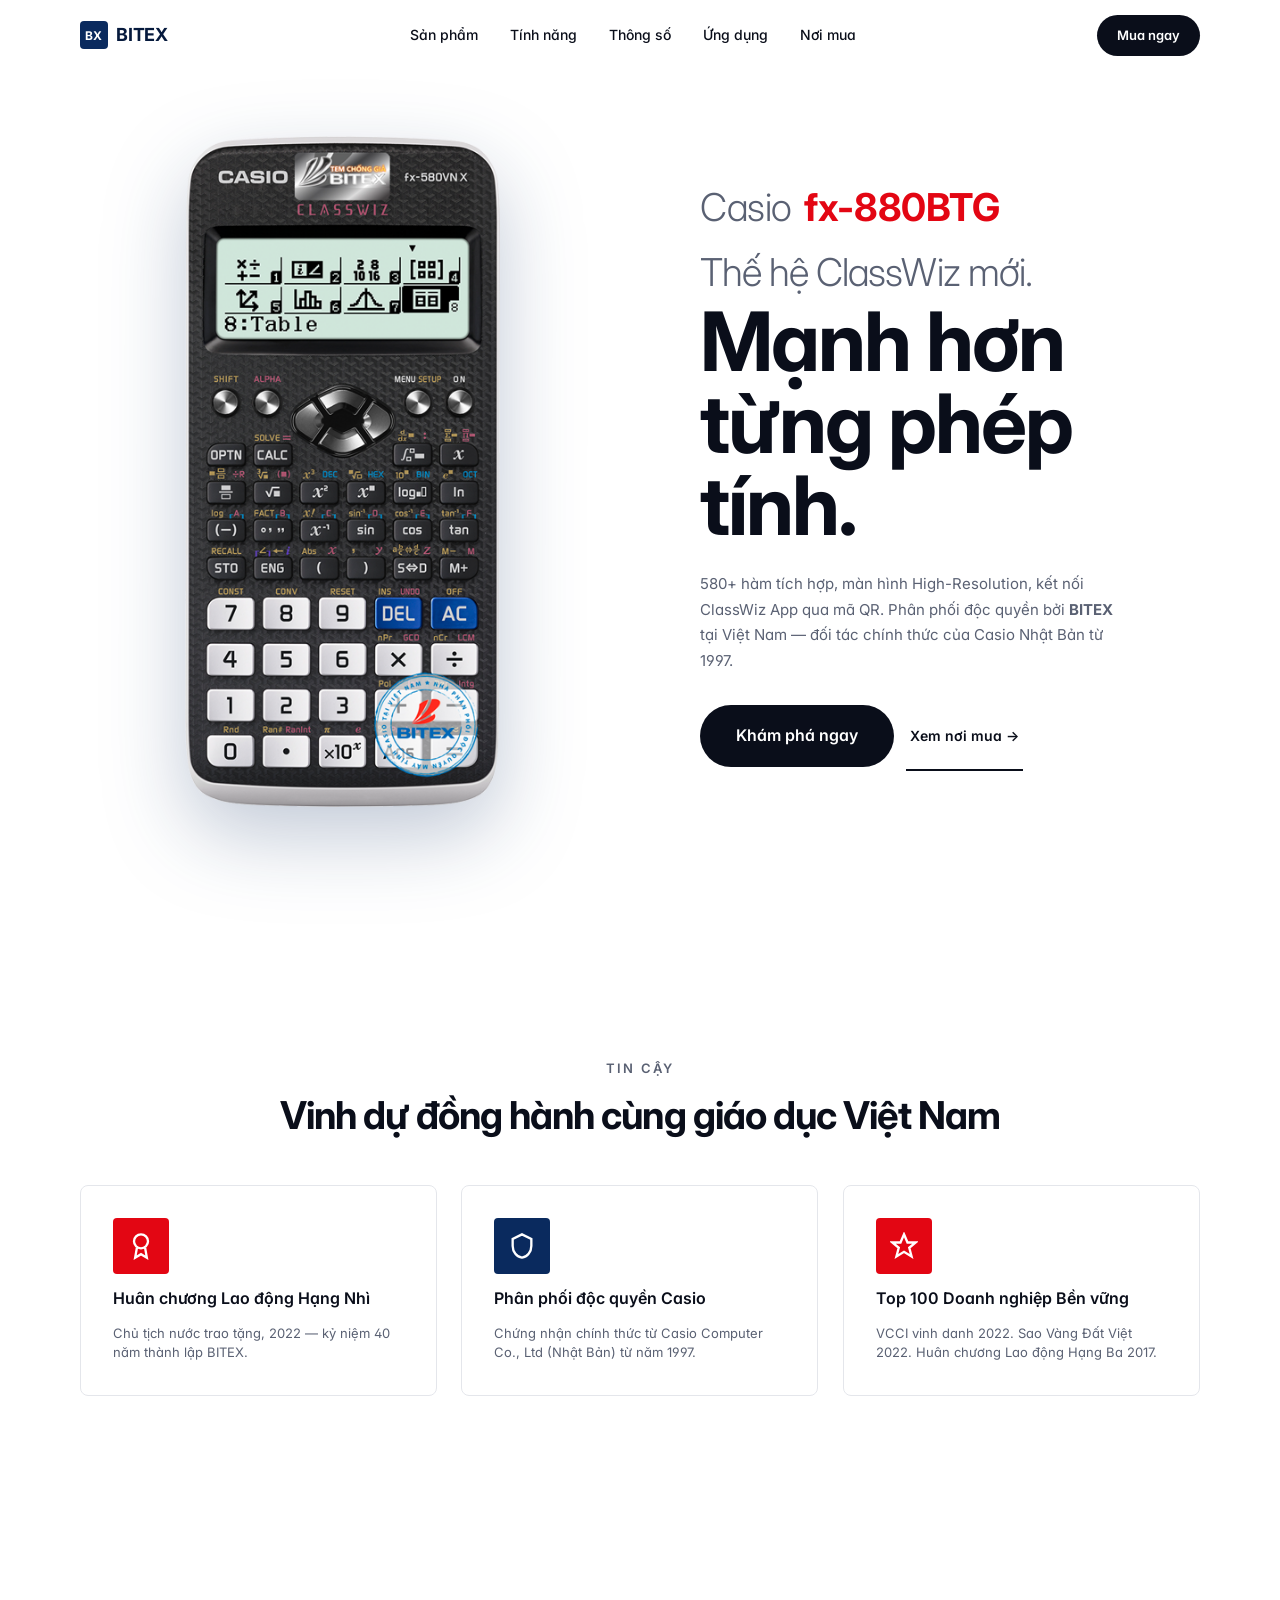
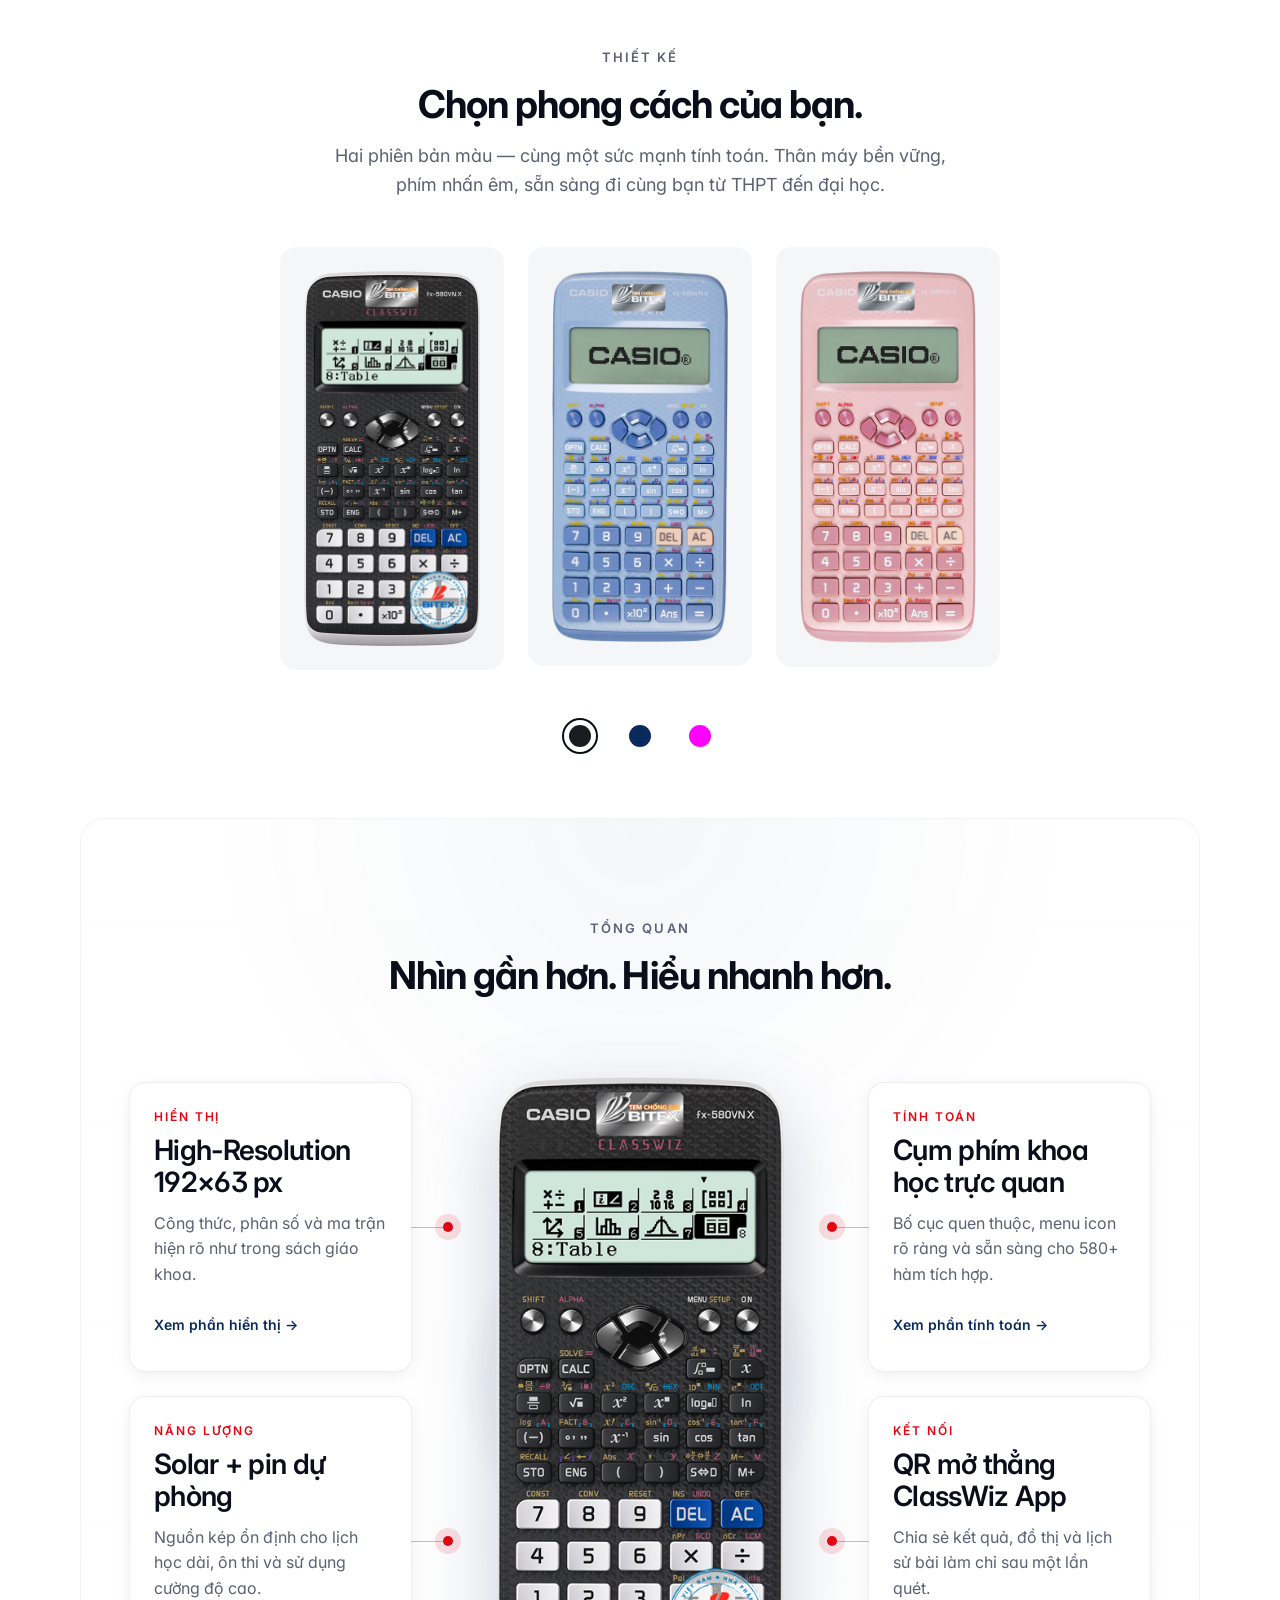
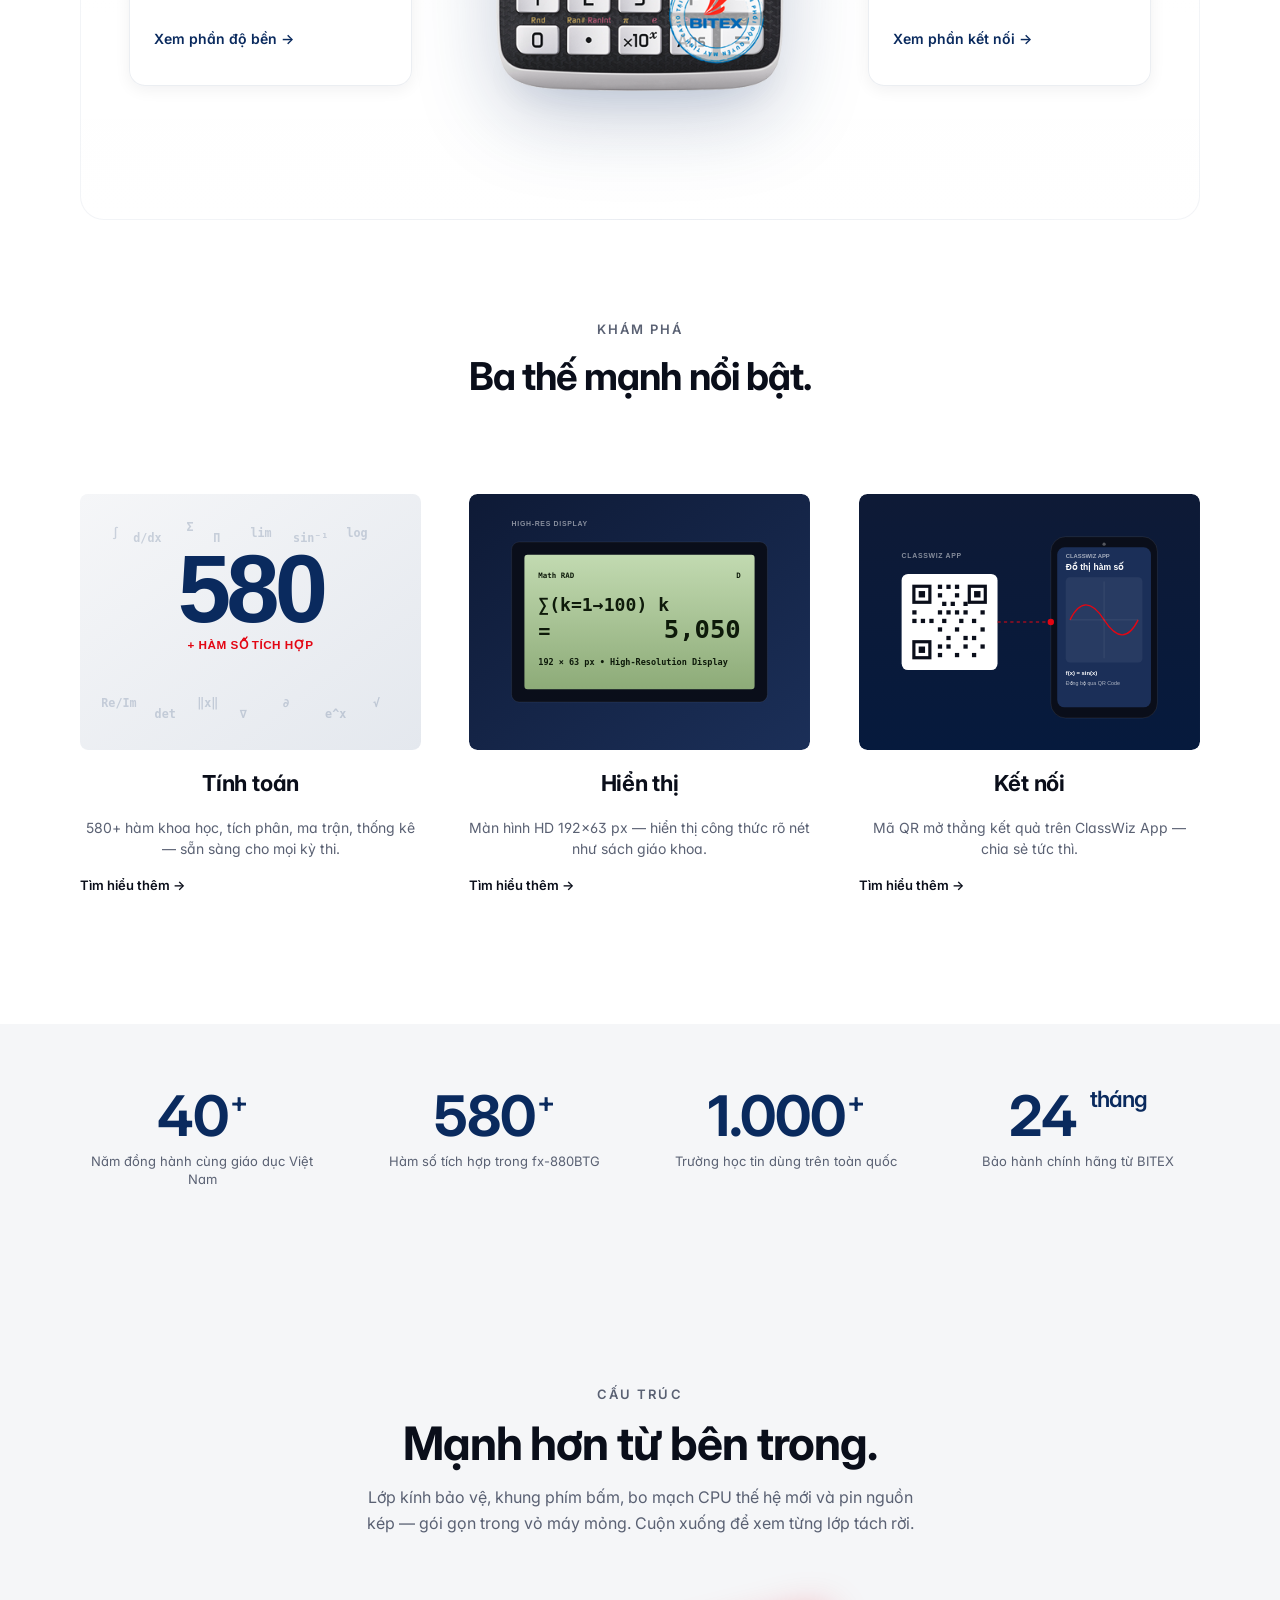
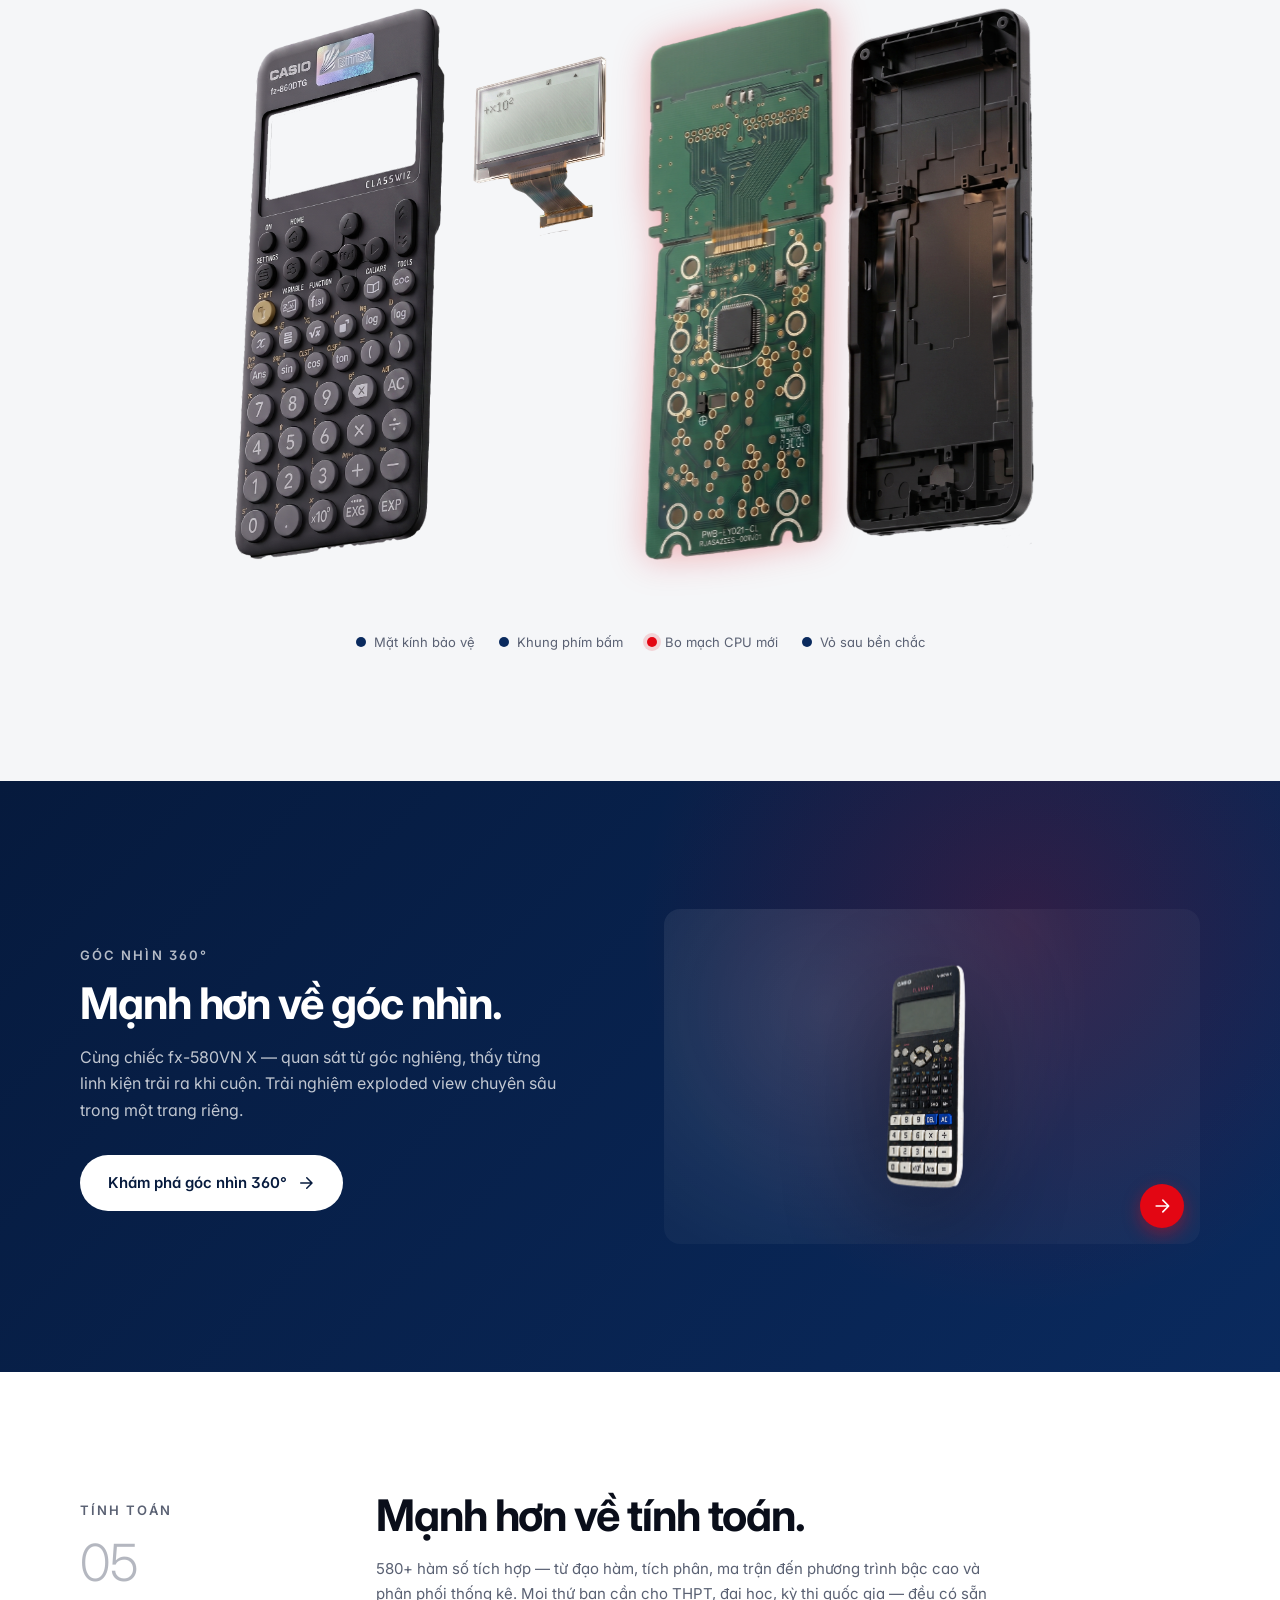
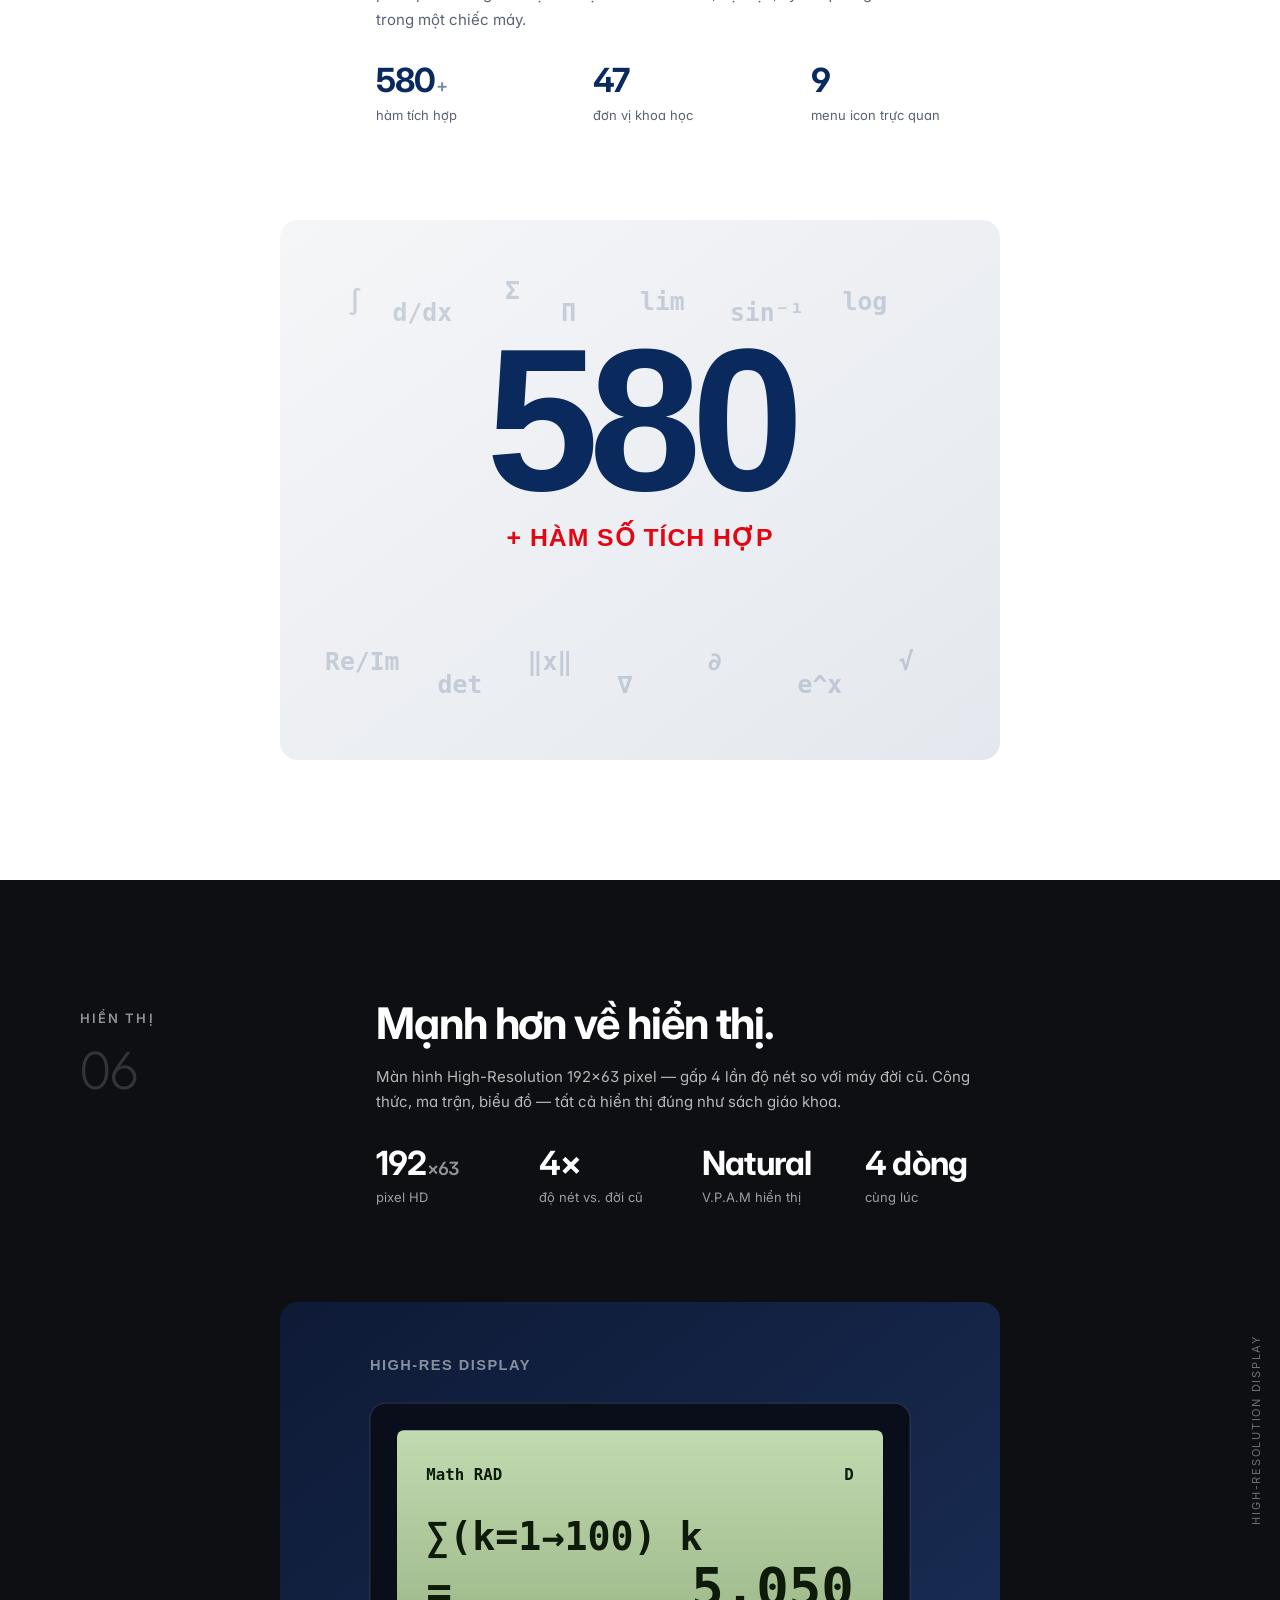
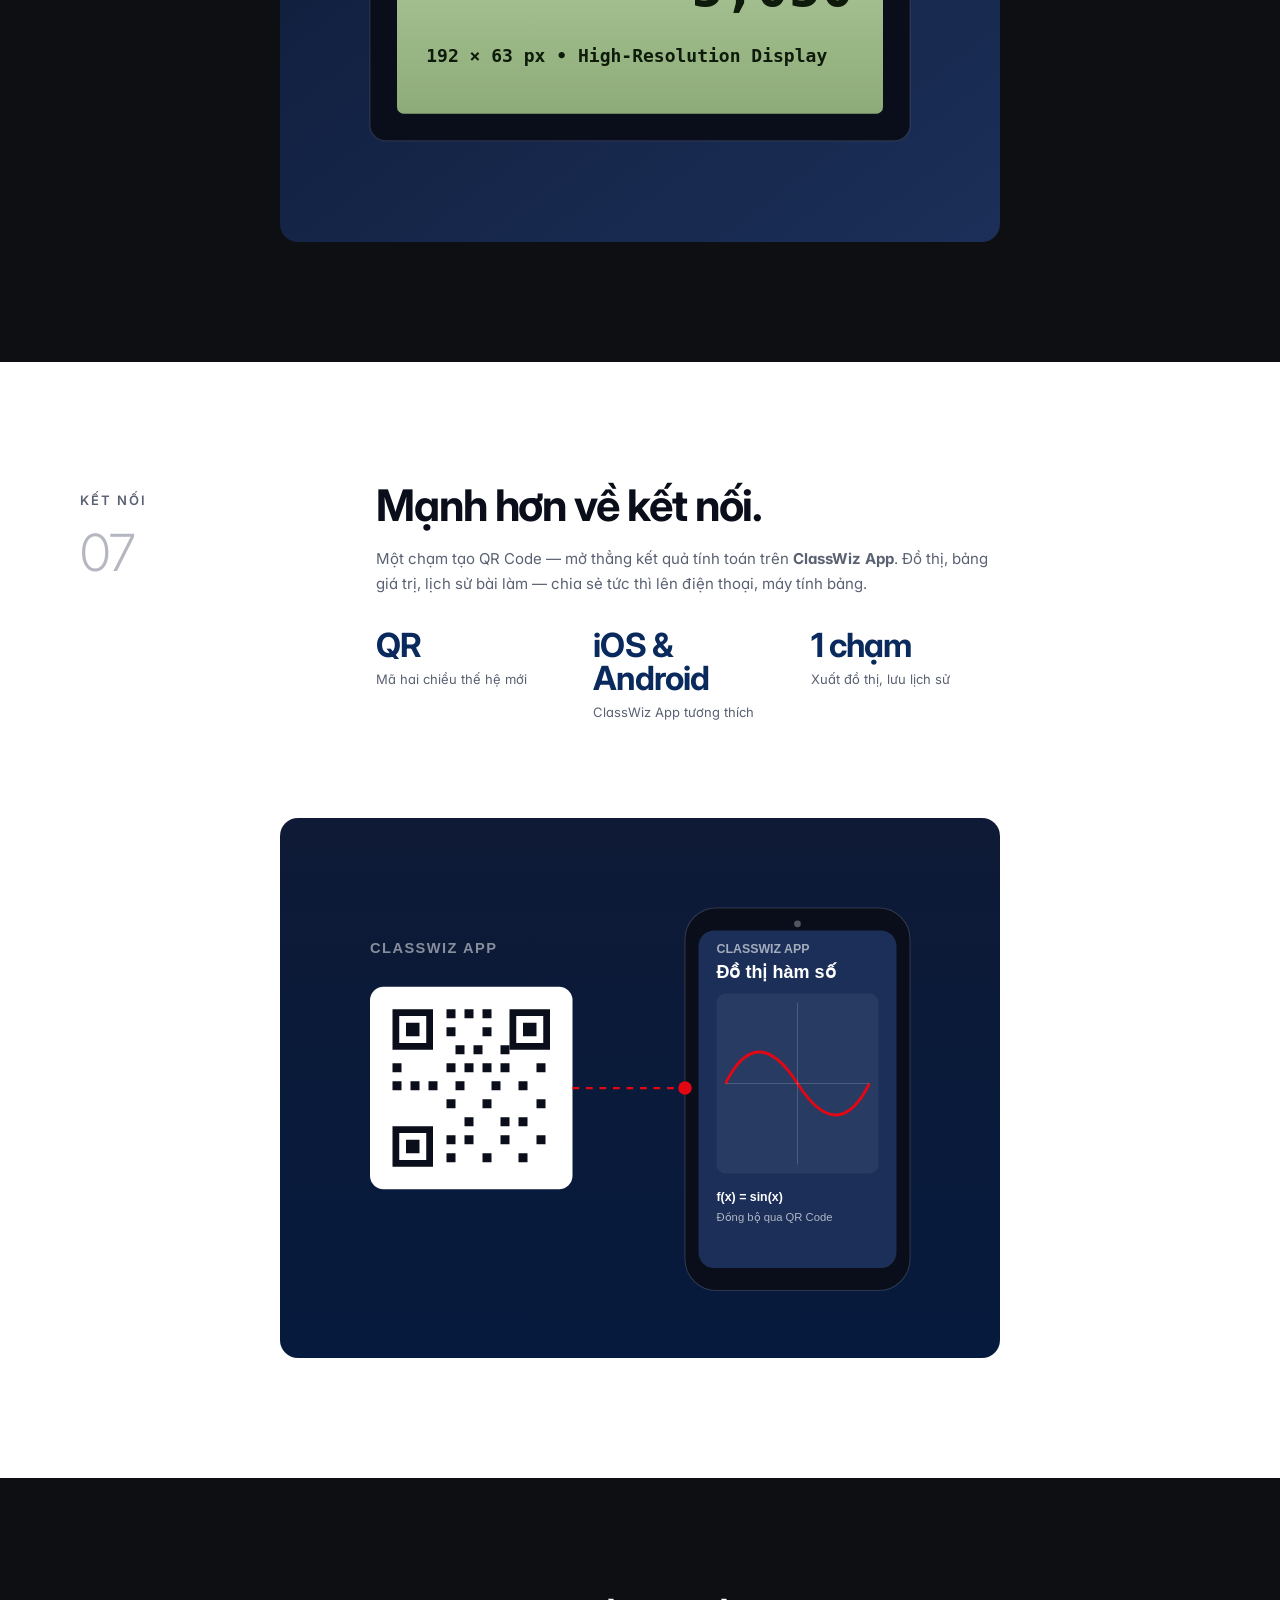
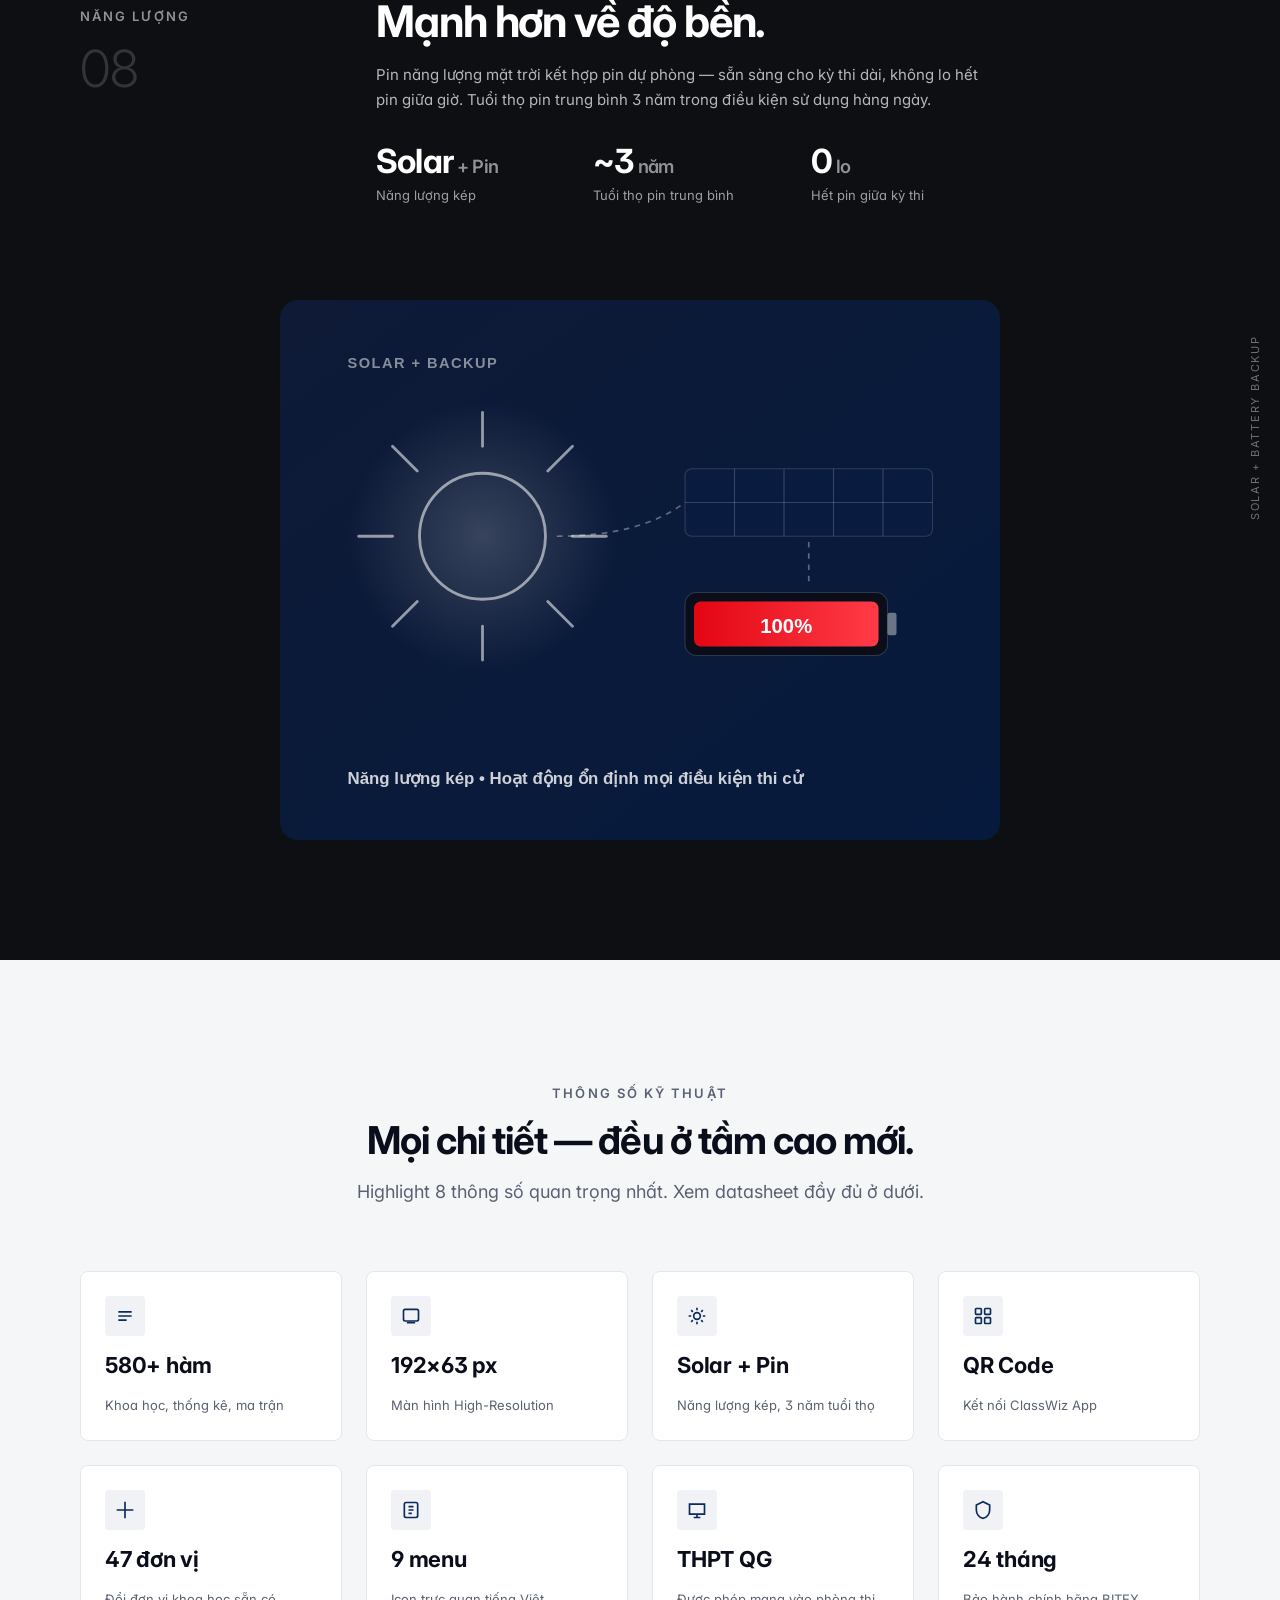
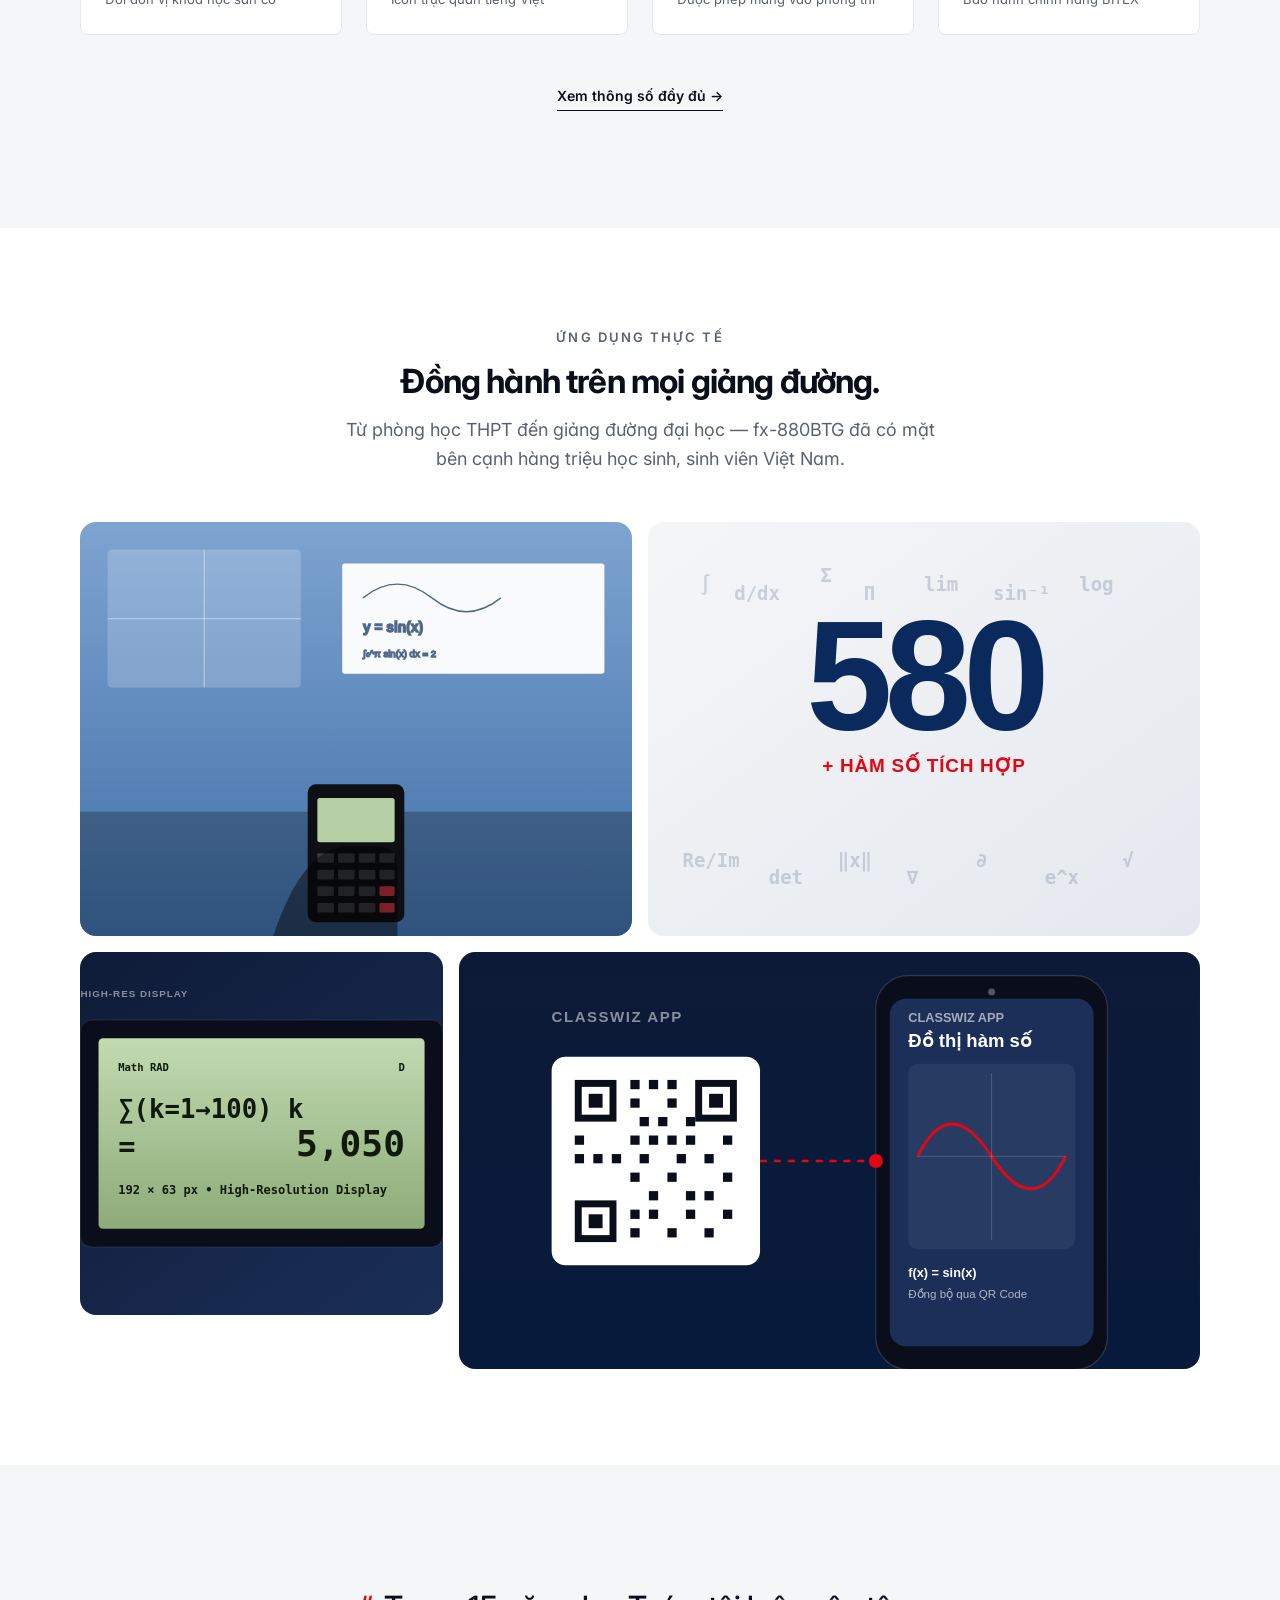
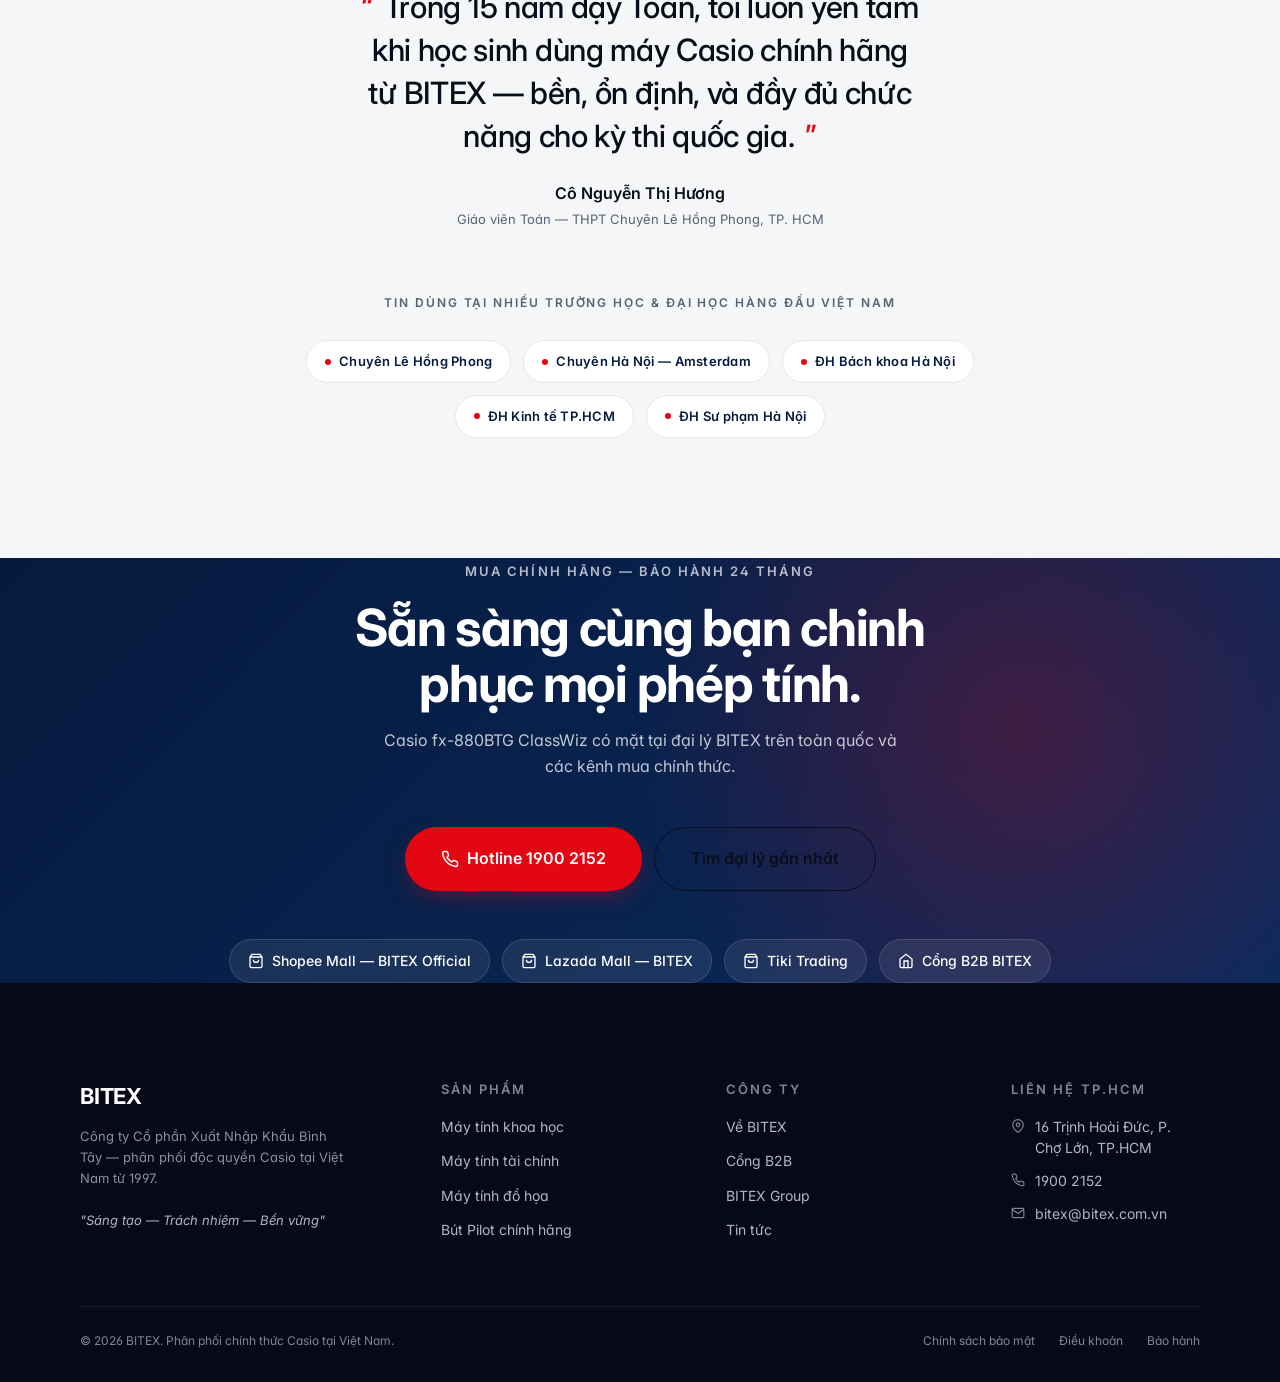
==== commit 87a3b992: "section new expl" ====
--- a/index.html
+++ b/index.html
@@ -296,6 +296,31 @@
           <li><span class="legend-dot legend-dot--2"></span>Bo mạch CPU mới</li>
           <li><span class="legend-dot legend-dot--3"></span>Vỏ sau bền chắc</li>
         </ul>
+      </div>
+    </section>
+
+    <!-- ====== 4.6. TEASER — dẫn sang exploded-view.html ====== -->
+    <section class="rota-teaser" id="rota-teaser" aria-label="Khám phá góc nhìn 360°">
+      <div class="container">
+        <div class="rota-teaser__inner">
+          <div class="rota-teaser__copy">
+            <p class="eyebrow" data-reveal>Góc nhìn 360°</p>
+            <h2 class="rota-teaser__title" data-reveal data-reveal-delay="100">Mạnh hơn về góc nhìn.</h2>
+            <p class="rota-teaser__desc" data-reveal data-reveal-delay="200">
+              Cùng chiếc fx-580VN X — quan sát từ góc nghiêng, thấy từng linh kiện trải ra khi cuộn. Trải nghiệm exploded view chuyên sâu trong một trang riêng.
+            </p>
+            <a class="rota-teaser__btn" href="exploded-view.html" data-reveal data-reveal-delay="300">
+              <span>Khám phá góc nhìn 360°</span>
+              <svg viewBox="0 0 24 24" fill="none" stroke="currentColor" stroke-width="2" stroke-linecap="round" stroke-linejoin="round" width="18" height="18" aria-hidden="true"><path d="M5 12h14M13 5l7 7-7 7"/></svg>
+            </a>
+          </div>
+          <a class="rota-teaser__preview" href="exploded-view.html" data-reveal data-reveal-delay="200" aria-label="Mở góc nhìn 360°">
+            <img src="assets/img/product/580/rota_2/ex_view/Casio fx580_rota_full.png" alt="Casio fx-580VN X — góc nghiêng" loading="lazy" decoding="async" />
+            <span class="rota-teaser__preview-hint" aria-hidden="true">
+              <svg viewBox="0 0 24 24" fill="none" stroke="currentColor" stroke-width="2" stroke-linecap="round" stroke-linejoin="round" width="20" height="20"><path d="M5 12h14M13 5l7 7-7 7"/></svg>
+            </span>
+          </a>
+        </div>
       </div>
     </section>
 
--- a/assets/css/sections.css
+++ b/assets/css/sections.css
@@ -494,6 +494,117 @@
 @media (prefers-reduced-motion: reduce) {
   .calc-explosion__stage { --p: 1; }
   .calc-explosion__layer { transition: none; }
+}
+
+/* ==========================================================================
+   4.6. ROTA TEASER — dẫn sang exploded-view.html
+   ========================================================================== */
+.rota-teaser {
+  background: linear-gradient(135deg, var(--color-primary-deep) 0%, var(--color-primary) 100%);
+  color: #fff;
+  padding-block: var(--space-9);
+  position: relative;
+  overflow: hidden;
+}
+@media (min-width: 1024px) { .rota-teaser { padding-block: var(--space-10); } }
+.rota-teaser::before {
+  content: "";
+  position: absolute;
+  inset: -40% -10% auto auto;
+  width: 60%; aspect-ratio: 1;
+  background: radial-gradient(closest-side, rgba(227,6,19,0.18), transparent);
+  pointer-events: none;
+}
+
+.rota-teaser__inner {
+  display: grid;
+  grid-template-columns: 1fr;
+  gap: var(--space-7);
+  align-items: center;
+  position: relative;
+}
+@media (min-width: 1024px) {
+  .rota-teaser__inner {
+    grid-template-columns: 1fr 1.1fr;
+    gap: var(--space-9);
+  }
+}
+
+.rota-teaser__copy { order: 0; }
+.rota-teaser__copy .eyebrow { color: rgba(255,255,255,0.7); }
+
+.rota-teaser__title {
+  margin-top: var(--space-3);
+  font-size: clamp(28px, 3.4vw, 48px);
+  font-weight: var(--fw-bold);
+  letter-spacing: var(--ls-tight);
+  line-height: 1.1;
+  color: #fff;
+}
+.rota-teaser__desc {
+  margin-top: var(--space-4);
+  font-size: 16px;
+  line-height: 1.65;
+  color: rgba(255,255,255,0.75);
+  max-width: 52ch;
+}
+.rota-teaser__btn {
+  margin-top: var(--space-6);
+  display: inline-flex;
+  align-items: center;
+  gap: 10px;
+  padding: 16px 28px;
+  background: #fff;
+  color: var(--color-primary-deep);
+  border-radius: var(--radius-pill);
+  font-weight: var(--fw-semibold);
+  font-size: 15px;
+  transition: transform var(--dur-fast) ease, box-shadow var(--dur-fast) ease;
+  min-height: 48px;
+}
+.rota-teaser__btn:hover {
+  transform: translateY(-2px);
+  box-shadow: 0 14px 32px rgba(0,0,0,0.22);
+}
+.rota-teaser__btn svg { transition: transform var(--dur-fast) ease; }
+.rota-teaser__btn:hover svg { transform: translateX(4px); }
+
+.rota-teaser__preview {
+  position: relative;
+  display: block;
+  border-radius: var(--radius-lg);
+  background:
+    radial-gradient(circle at 30% 30%, rgba(255,255,255,0.10), transparent 60%),
+    rgba(255,255,255,0.04);
+  padding: var(--space-5);
+  overflow: hidden;
+  transition: transform var(--dur-base) var(--ease-out);
+  aspect-ratio: 16 / 11;
+}
+@media (min-width: 1024px) { .rota-teaser__preview { aspect-ratio: 16 / 10; } }
+.rota-teaser__preview img {
+  width: 100%; height: 100%;
+  object-fit: contain;
+  filter: drop-shadow(0 30px 50px rgba(0,0,0,0.45));
+  transition: transform var(--dur-base) var(--ease-out);
+}
+.rota-teaser__preview:hover { transform: translateY(-4px); }
+.rota-teaser__preview:hover img { transform: scale(1.03); }
+
+.rota-teaser__preview-hint {
+  position: absolute;
+  right: var(--space-4);
+  bottom: var(--space-4);
+  width: 44px; height: 44px;
+  display: grid; place-items: center;
+  border-radius: 50%;
+  background: var(--color-accent);
+  color: #fff;
+  box-shadow: 0 6px 18px rgba(227,6,19,0.45);
+  transition: transform var(--dur-fast) ease;
+}
+.rota-teaser__preview:hover .rota-teaser__preview-hint {
+  transform: translateX(4px);
 }
 
 /* ---------- 3. USP STRIP (numbers — count-up) ---------- */
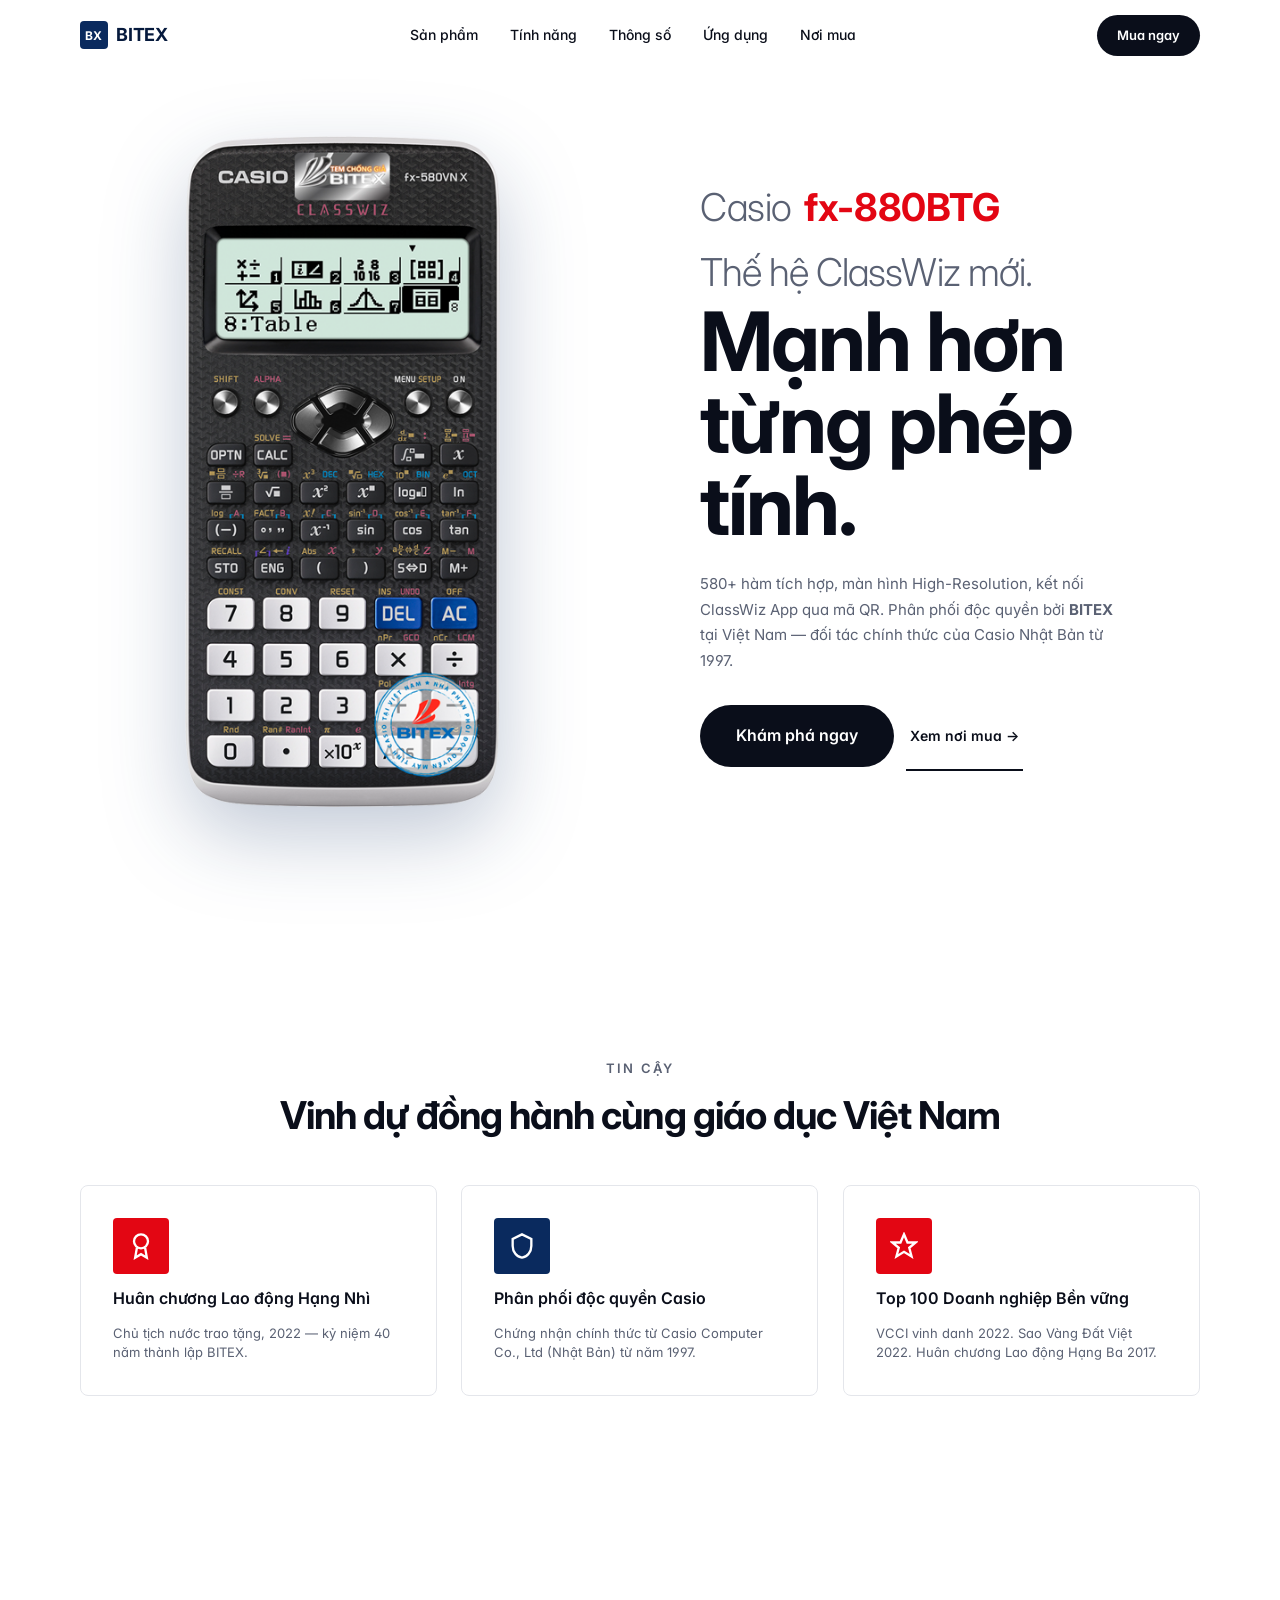
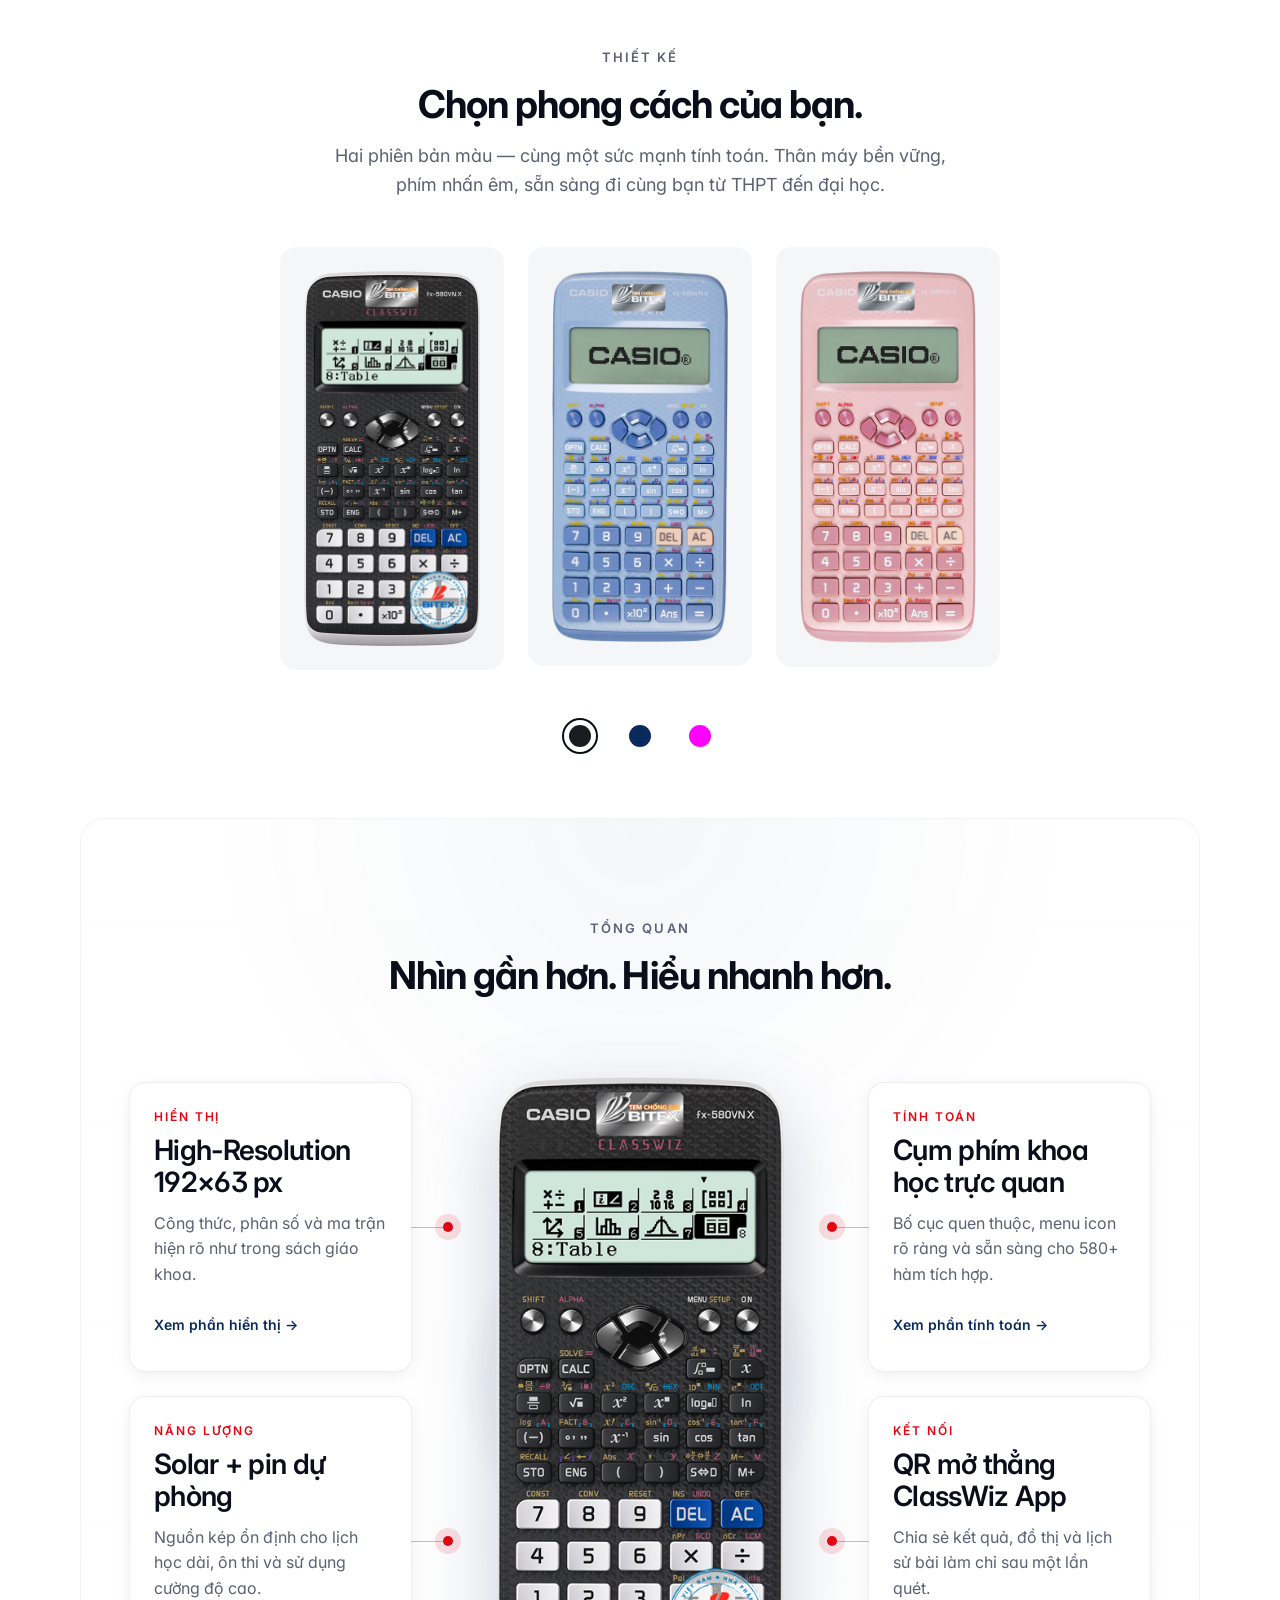
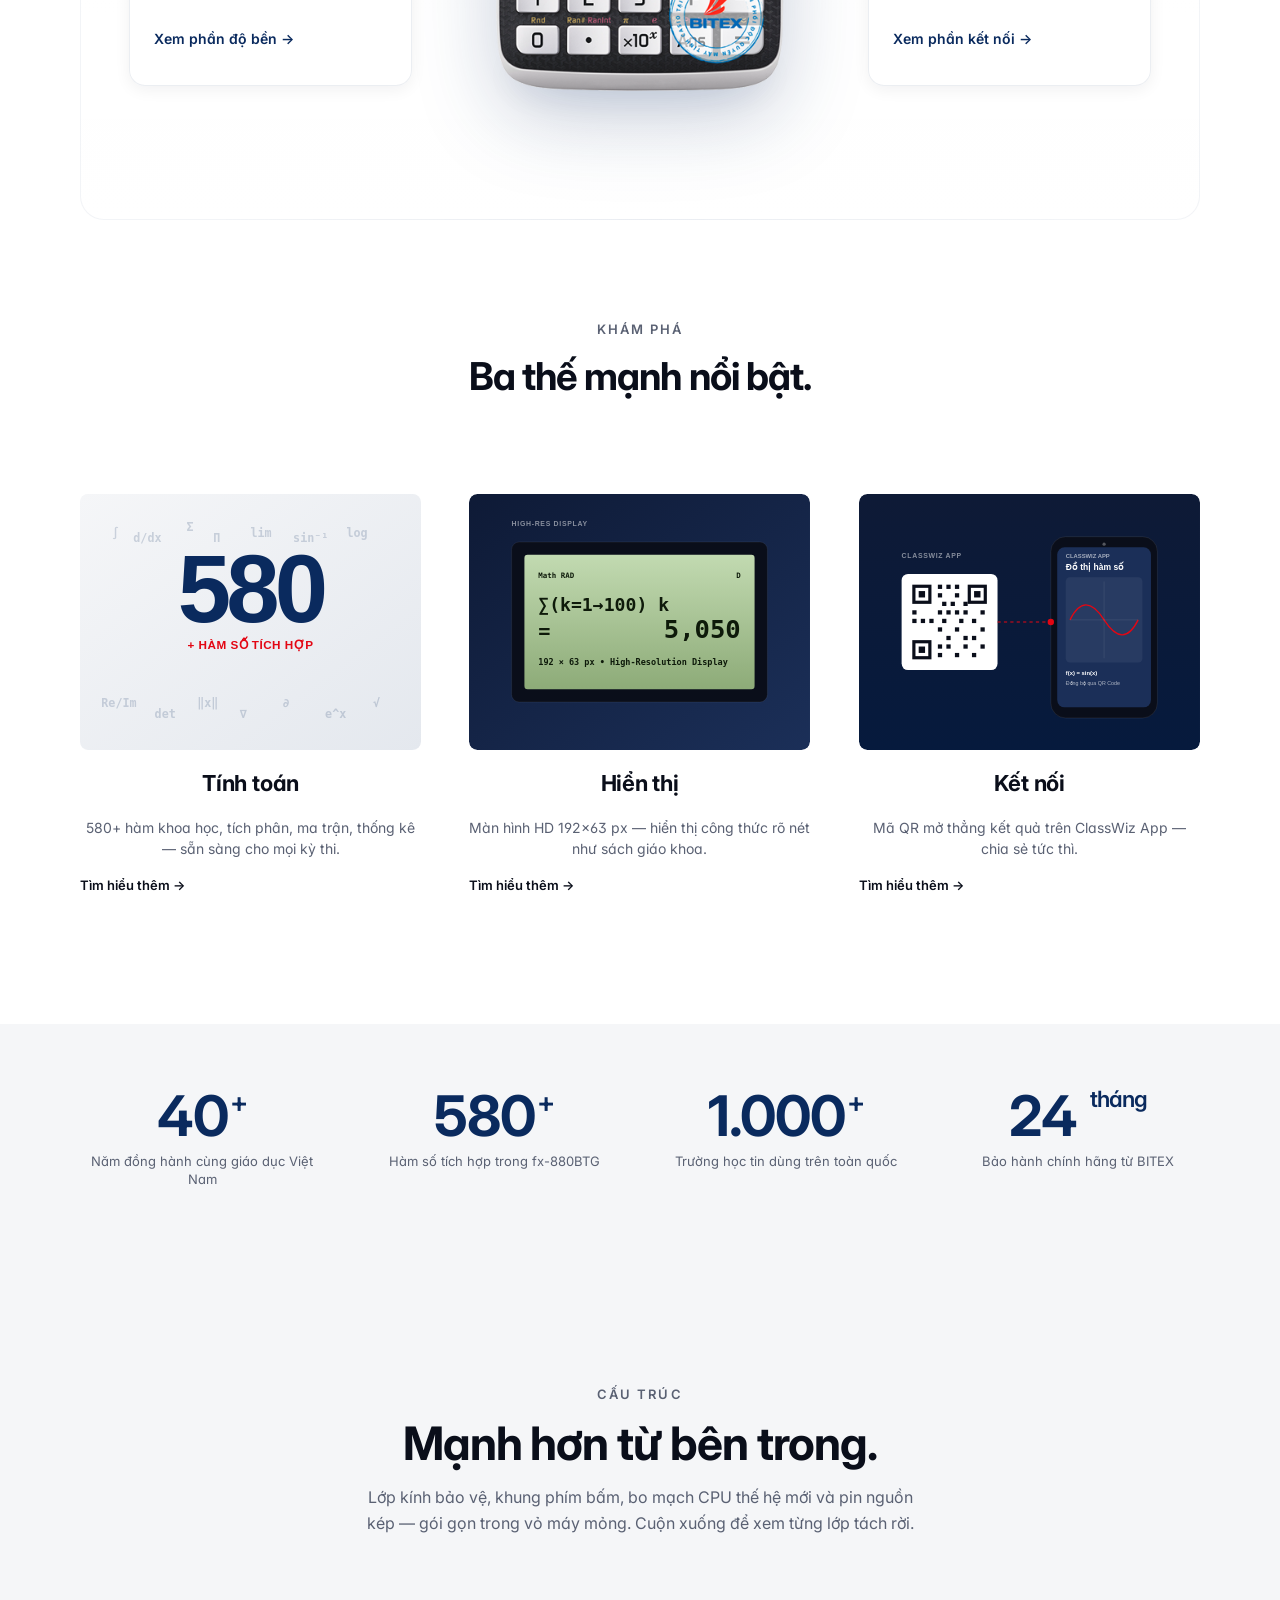
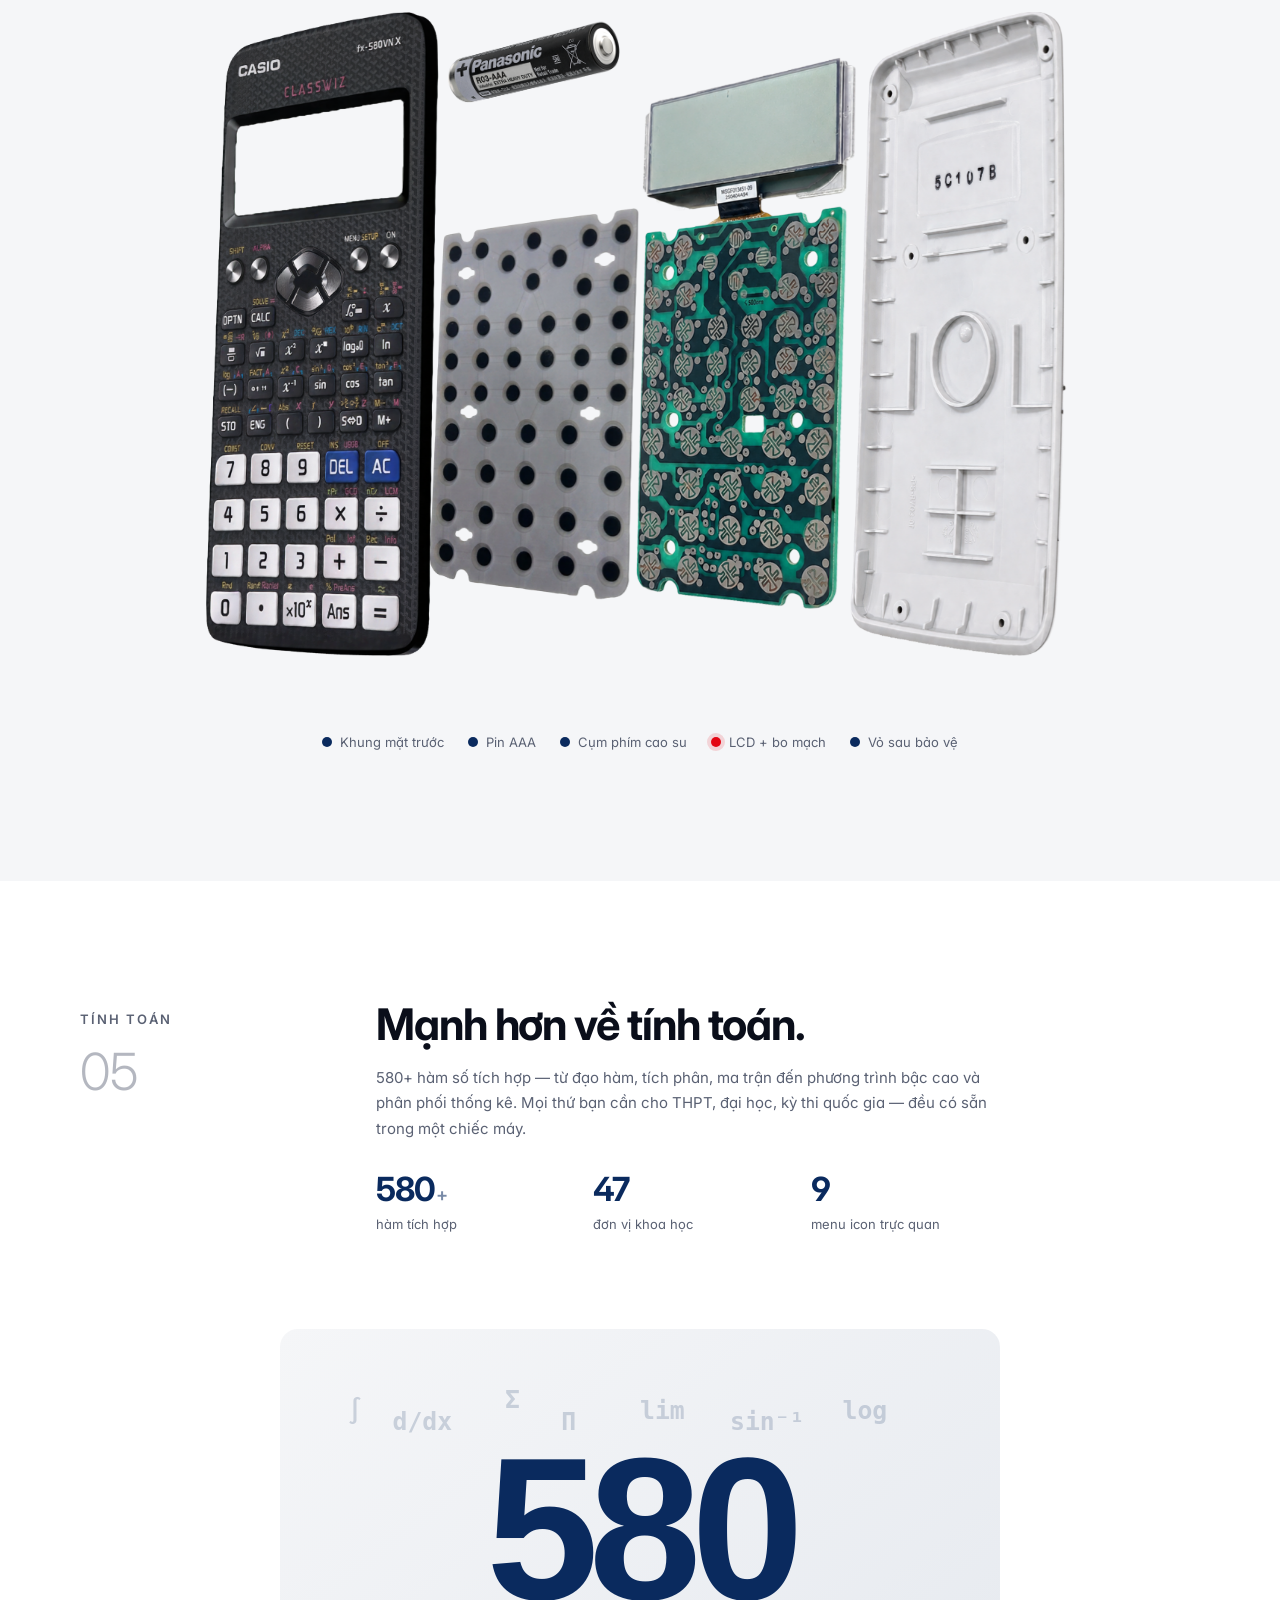
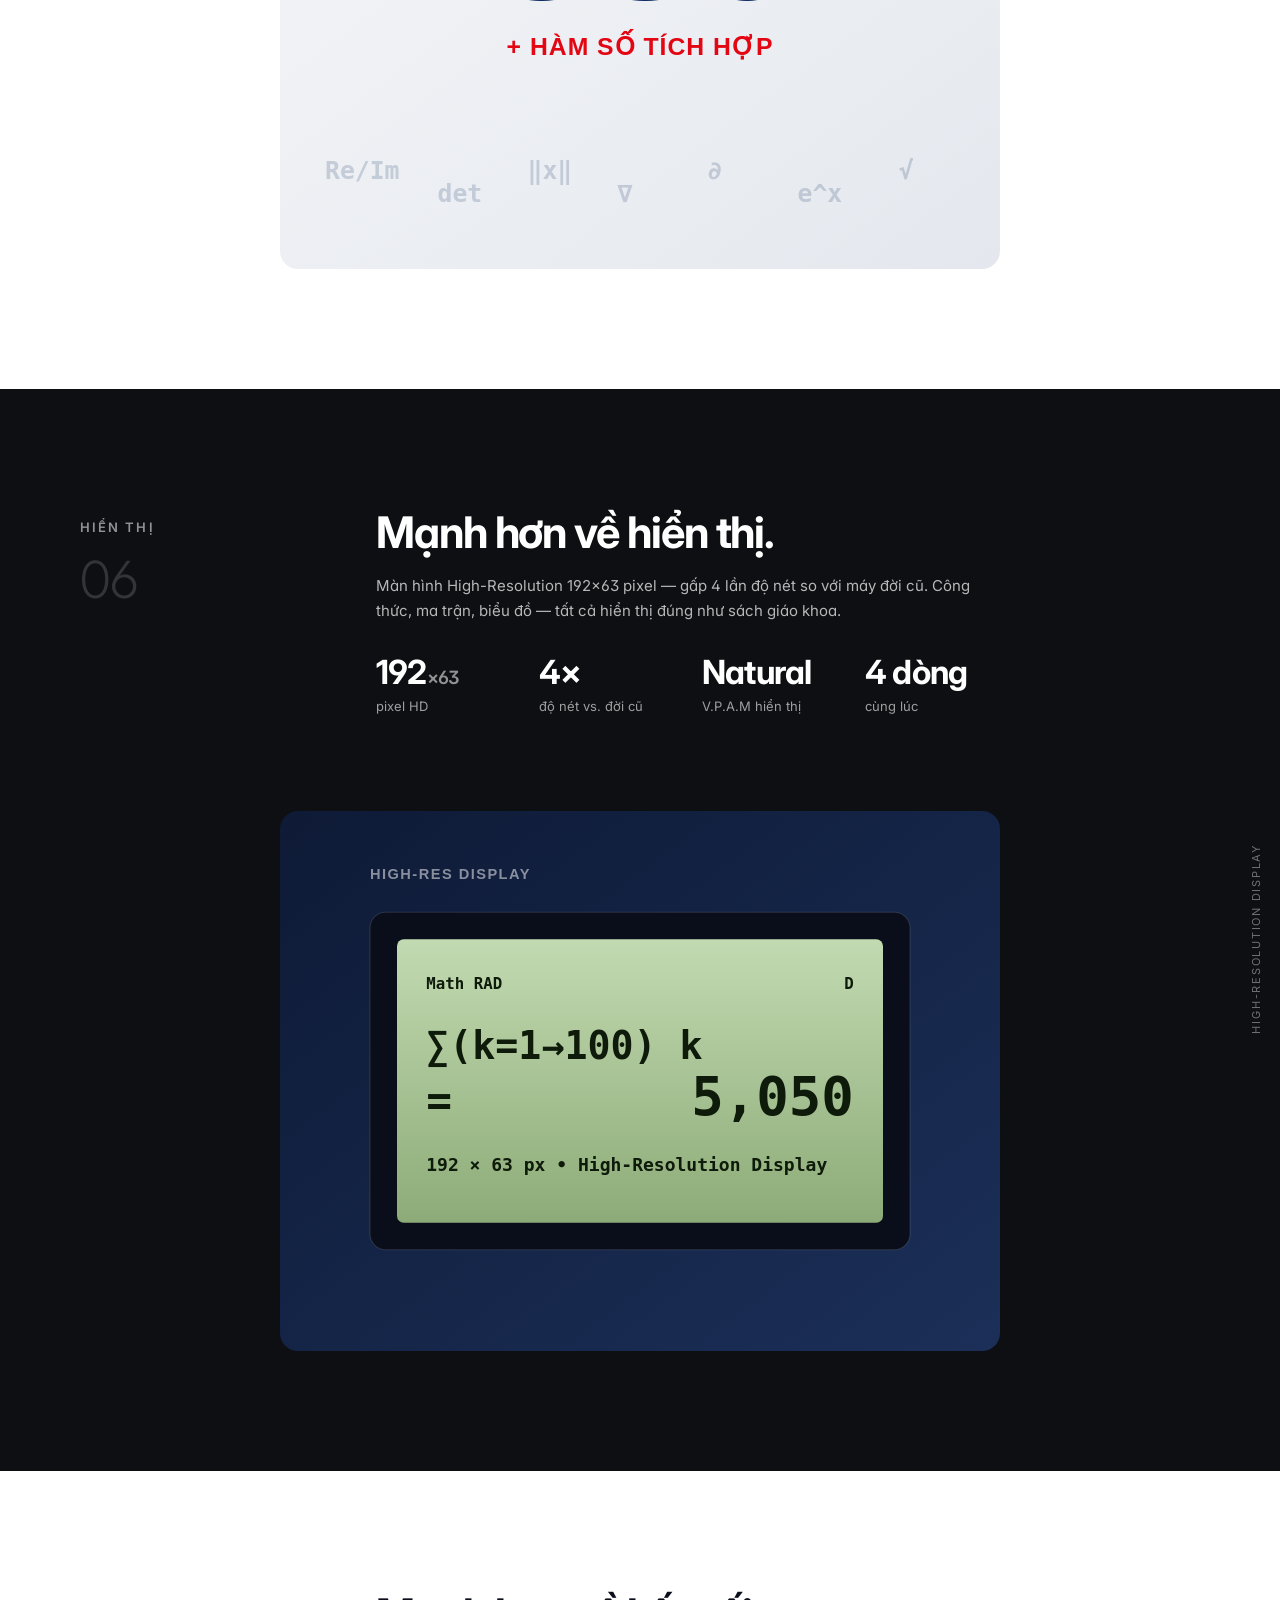
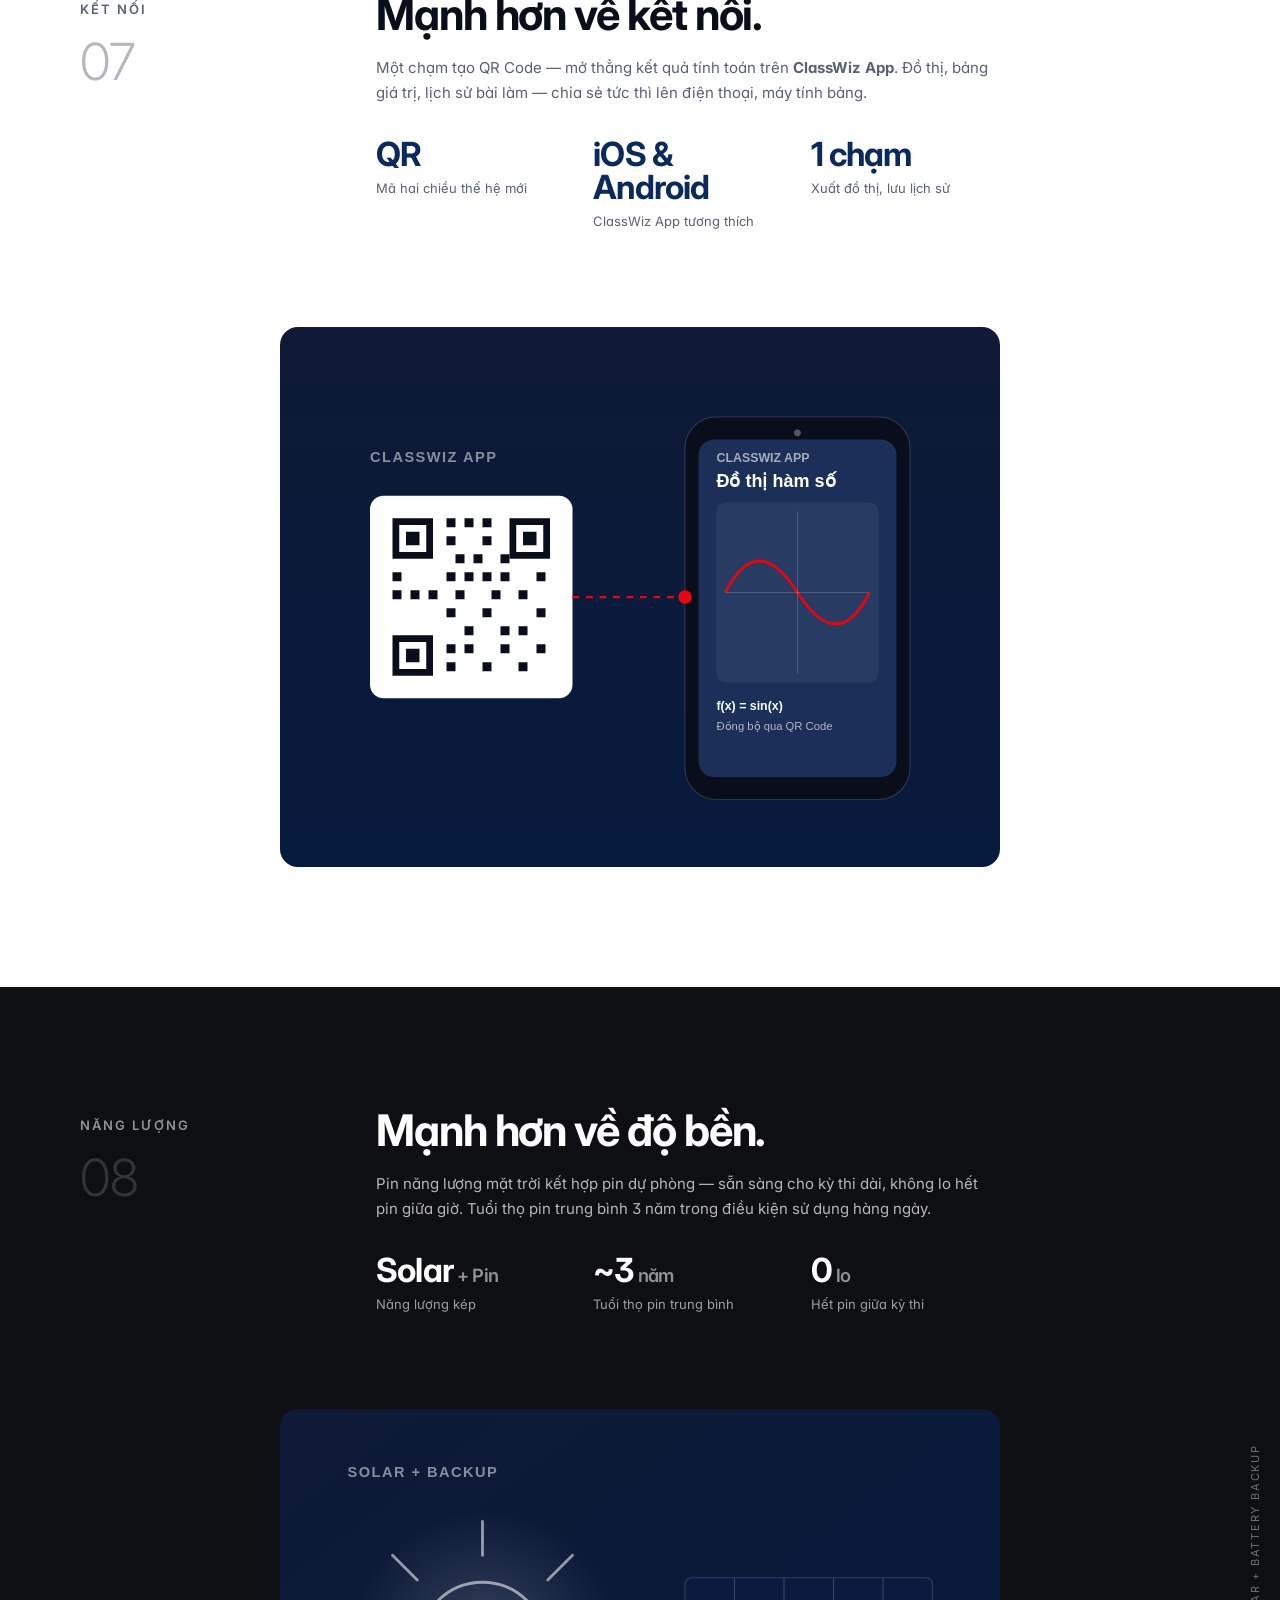
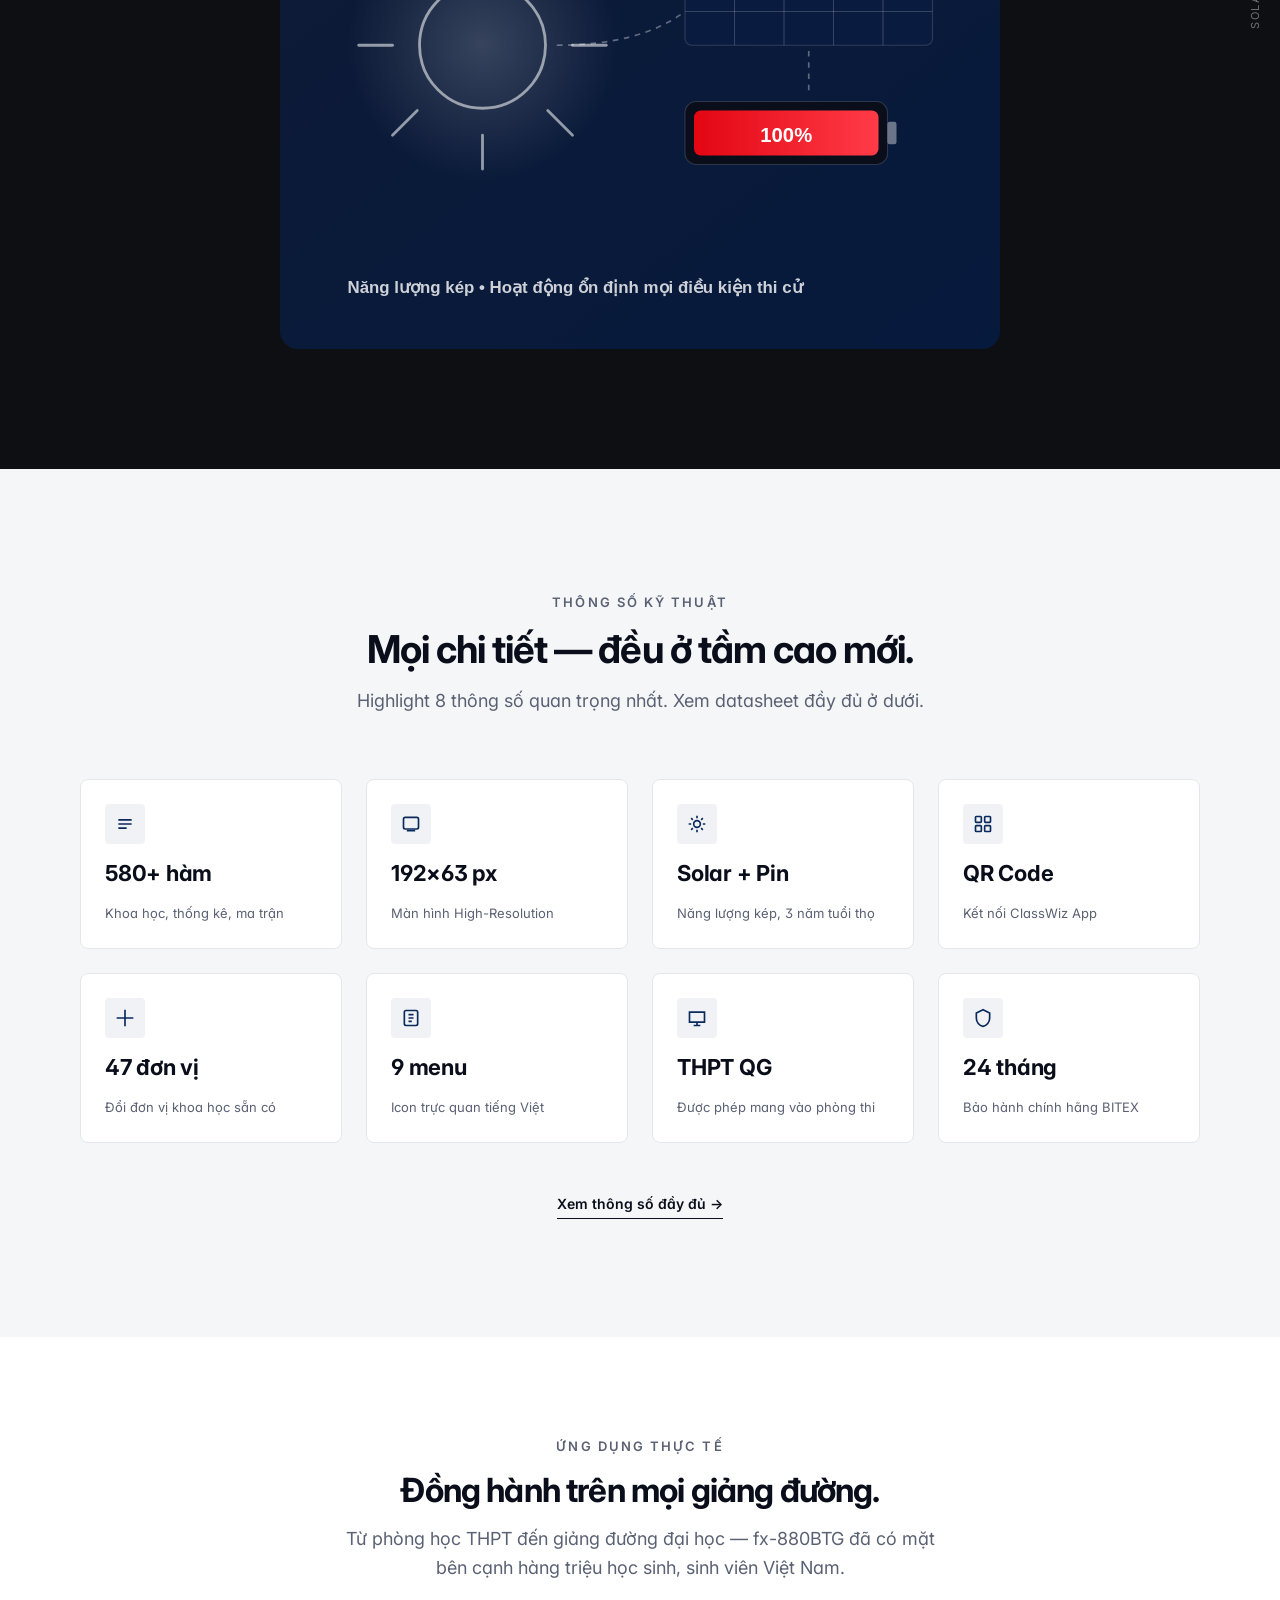
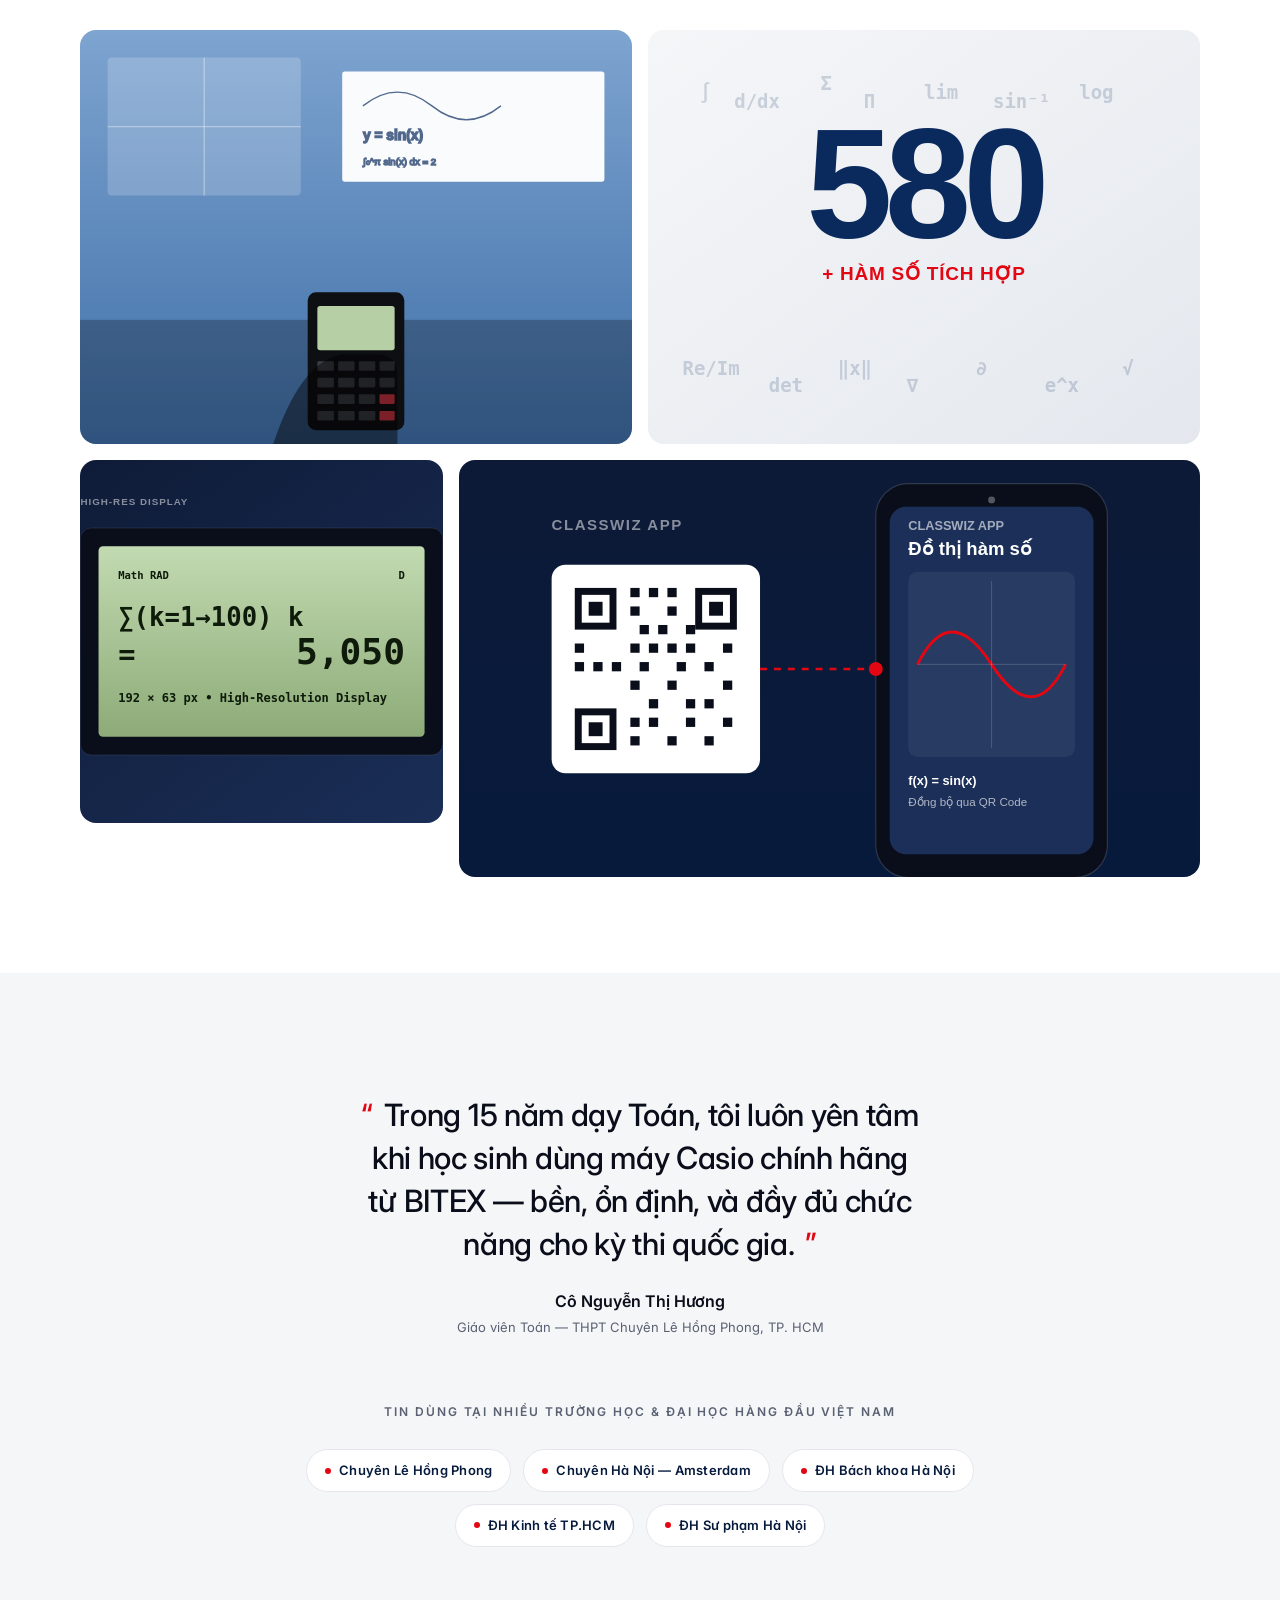
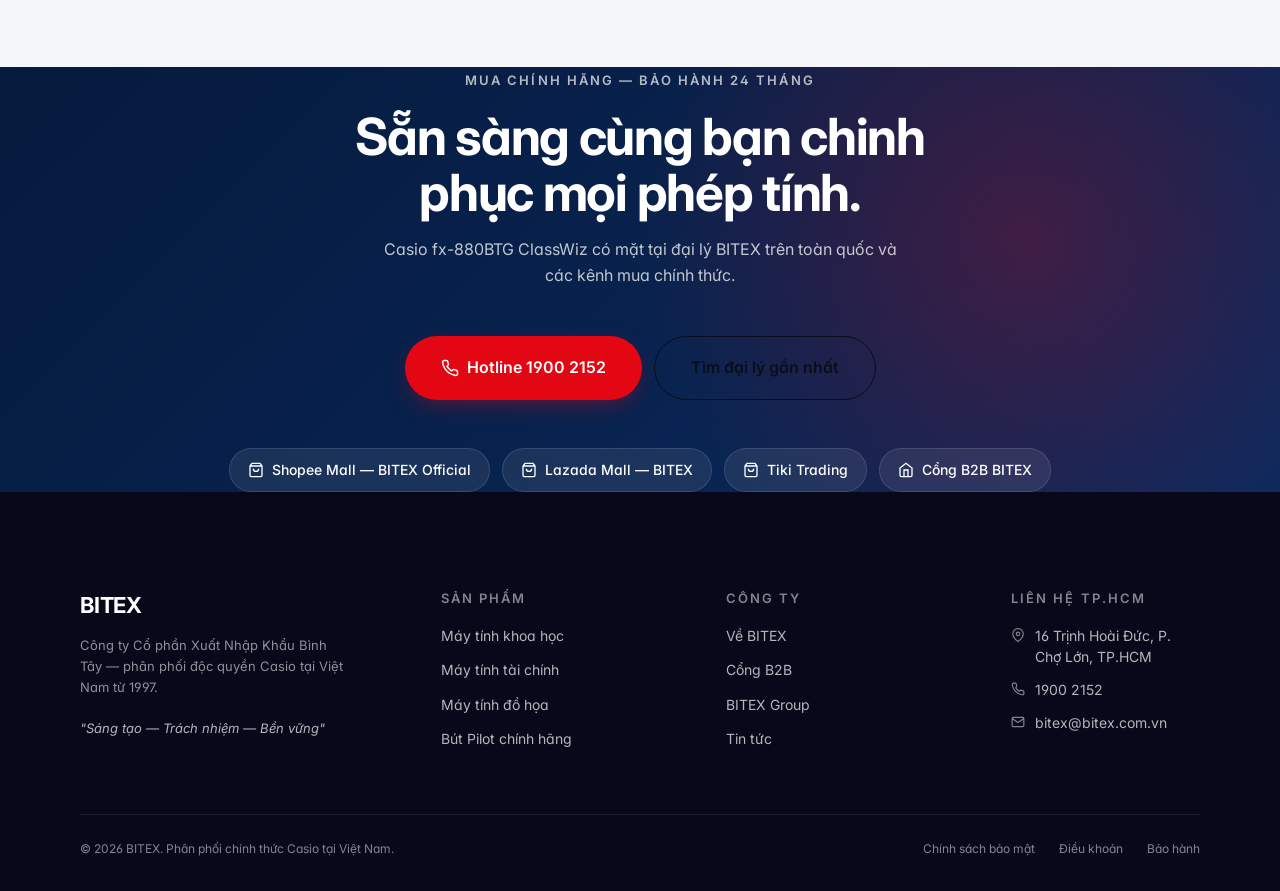
==== commit affdee56: "Update landing page" ====
--- a/index.html
+++ b/index.html
@@ -282,45 +282,69 @@
           </p>
         </header>
 
-        <div class="calc-explosion__stage" data-explosion>
-          <img class="calc-explosion__layer cal-0" src="assets/img/product/Front_noGlass_Cal.png" alt="Mặt trước Casio fx-880BTG — kính bảo vệ" loading="lazy" decoding="async" />
-          <img class="calc-explosion__layer cal-1" src="assets/img/product/Screen_Cal.png" alt="Khung phím bấm fx-880BTG" loading="lazy" decoding="async" />
-          <img class="calc-explosion__layer cal-2" src="assets/img/product/Cpu_Cal.png" alt="Bo mạch CPU thế hệ mới của fx-880BTG" loading="lazy" decoding="async" />
-          <img class="calc-explosion__layer cal-3" src="assets/img/product/Back_Cal.png" alt="Vỏ sau fx-880BTG" loading="lazy" decoding="async" />
-          <img class="calc-explosion__layer cal-ori" src="assets/img/product/Front_Cal.png" alt="Casio fx-880BTG ClassWiz hoàn chỉnh" />
+        <div class="calc-explosion__stage-shell" data-reveal data-reveal-delay="100">
+          <div class="calc-explosion__stage" data-explosion>
+            <img
+              class="calc-explosion__layer cal-0"
+              src="assets/img/product/580/rota_2/Front_Front_noGlass_rota.png"
+              data-part="front-frame"
+              tabindex="0"
+              alt="Khung mặt trước không kính của Casio fx-880BTG"
+              loading="lazy"
+              decoding="async"
+            />
+            <img
+              class="calc-explosion__layer cal-1"
+              src="assets/img/product/580/rota_2/Rubber_Key_Mat_Front_rota.png"
+              data-part="keypad"
+              tabindex="0"
+              alt="Tấm cao su phím bấm của Casio fx-880BTG"
+              loading="lazy"
+              decoding="async"
+            />
+            <img
+              class="calc-explosion__layer cal-1 cal-battery"
+              src="assets/img/product/580/rota_2/AAA_Battery_rota.png"
+              data-part="battery"
+              tabindex="0"
+              alt="Pin của Casio fx-880BTG"
+              loading="lazy"
+              decoding="async"
+            />
+            <img
+              class="calc-explosion__layer cal-2"
+              src="assets/img/product/580/rota_2/LCD_And_Keypad_PCB_Rota.png"
+              data-part="lcd-pcb"
+              tabindex="0"
+              alt="Module LCD và bo mạch PCB của Casio fx-880BTG"
+              loading="lazy"
+              decoding="async"
+            />
+            <img
+              class="calc-explosion__layer cal-3"
+              src="assets/img/product/580/rota_2/Back_Cover_Inner_rota.png"
+              data-part="back-cover"
+              tabindex="0"
+              alt="Vỏ sau bên trong của Casio fx-880BTG"
+              loading="lazy"
+              decoding="async"
+            />
+            <img
+              class="calc-explosion__layer cal-ori"
+              src="assets/img/product/580/rota_2/Front_Assembly_fix_aa.png"
+              alt="Casio fx-880BTG ClassWiz hoàn chỉnh ở góc nhìn nghiêng"
+              decoding="async"
+            />
+          </div>
         </div>
 
         <ul class="calc-explosion__legend" aria-label="Chú thích linh kiện" data-reveal data-reveal-delay="300">
-          <li><span class="legend-dot legend-dot--0"></span>Mặt kính bảo vệ</li>
-          <li><span class="legend-dot legend-dot--1"></span>Khung phím bấm</li>
-          <li><span class="legend-dot legend-dot--2"></span>Bo mạch CPU mới</li>
-          <li><span class="legend-dot legend-dot--3"></span>Vỏ sau bền chắc</li>
+          <li><span class="legend-dot legend-dot--0" data-part-link="front-frame"></span>Khung mặt trước</li>
+          <li><span class="legend-dot legend-dot--pin" data-part-link="battery"></span>Pin AAA</li>
+          <li><span class="legend-dot legend-dot--1" data-part-link="keypad"></span>Cụm phím cao su</li>
+          <li><span class="legend-dot legend-dot--2" data-part-link="lcd-pcb"></span>LCD + bo mạch</li>
+          <li><span class="legend-dot legend-dot--3" data-part-link="back-cover"></span>Vỏ sau bảo vệ</li>
         </ul>
-      </div>
-    </section>
-
-    <!-- ====== 4.6. TEASER — dẫn sang exploded-view.html ====== -->
-    <section class="rota-teaser" id="rota-teaser" aria-label="Khám phá góc nhìn 360°">
-      <div class="container">
-        <div class="rota-teaser__inner">
-          <div class="rota-teaser__copy">
-            <p class="eyebrow" data-reveal>Góc nhìn 360°</p>
-            <h2 class="rota-teaser__title" data-reveal data-reveal-delay="100">Mạnh hơn về góc nhìn.</h2>
-            <p class="rota-teaser__desc" data-reveal data-reveal-delay="200">
-              Cùng chiếc fx-580VN X — quan sát từ góc nghiêng, thấy từng linh kiện trải ra khi cuộn. Trải nghiệm exploded view chuyên sâu trong một trang riêng.
-            </p>
-            <a class="rota-teaser__btn" href="exploded-view.html" data-reveal data-reveal-delay="300">
-              <span>Khám phá góc nhìn 360°</span>
-              <svg viewBox="0 0 24 24" fill="none" stroke="currentColor" stroke-width="2" stroke-linecap="round" stroke-linejoin="round" width="18" height="18" aria-hidden="true"><path d="M5 12h14M13 5l7 7-7 7"/></svg>
-            </a>
-          </div>
-          <a class="rota-teaser__preview" href="exploded-view.html" data-reveal data-reveal-delay="200" aria-label="Mở góc nhìn 360°">
-            <img src="assets/img/product/580/rota_2/ex_view/Casio fx580_rota_full.png" alt="Casio fx-580VN X — góc nghiêng" loading="lazy" decoding="async" />
-            <span class="rota-teaser__preview-hint" aria-hidden="true">
-              <svg viewBox="0 0 24 24" fill="none" stroke="currentColor" stroke-width="2" stroke-linecap="round" stroke-linejoin="round" width="20" height="20"><path d="M5 12h14M13 5l7 7-7 7"/></svg>
-            </span>
-          </a>
-        </div>
       </div>
     </section>
 
--- a/assets/css/sections.css
+++ b/assets/css/sections.css
@@ -362,9 +362,8 @@
 @media (min-width: 1024px) { .showcase__features { gap: var(--space-7); } }
 
 /* ==========================================================================
-   4.5. CALC EXPLOSION — Reverse-assemble exploded view
-   Cảm hứng: ASUS Zenfone 9 .phone_explosion (top 60% → bottom 80%, scrub)
-   Implementation: vanilla CSS var --p (0→1) driven by JS scroll handler.
+   4.5. CALC EXPLOSION — Reverse-assemble exploded view (rota_2 images)
+   Scrubs --p (0→1) via JS. Stage shell provides decorative background.
    ========================================================================== */
 .calc-explosion {
   position: relative;
@@ -401,210 +400,152 @@
 
 .calc-explosion__stage {
   --p: 0;
-  --spread: 70px;
+  --spread: 64px;
   --layer-idle-opacity: 0.08;
   --layer-reveal-multiplier: 7;
   position: relative;
+  width: 100%;
+  max-width: 1080px;
+  height: clamp(320px, 68vw, 680px);
   margin-inline: auto;
-  width: 100%;
-  max-width: 1100px;
-  height: clamp(320px, 56vw, 600px);
-}
-@media (min-width: 768px)  { .calc-explosion__stage { --spread: 130px; } }
-@media (min-width: 1024px) { .calc-explosion__stage { --spread: 200px; } }
+}
+@media (min-width: 768px) {
+  .calc-explosion__stage {
+    --spread: 128px;
+    height: clamp(380px, 58vw, 700px);
+  }
+}
+@media (min-width: 1024px) {
+  .calc-explosion__stage { --spread: 212px; }
+}
 
 .calc-explosion__layer {
   position: absolute;
   top: 50%;
   left: 50%;
+  width: auto;
   height: 92%;
-  width: auto;
   max-width: none;
+  user-select: none;
   pointer-events: none;
-  user-select: none;
   will-change: transform, opacity;
   transform: translate(-50%, -50%);
-}
-
-/* Initial state (p=0): tất cả layer chồng lên nhau ở center, ori đè trên cùng.
-   Final state (p=1): 4 layer trải đều ra hai bên, ori fade hoàn toàn. */
+  transition:
+    filter 300ms var(--ease-out),
+    opacity 300ms var(--ease-out);
+}
+
+.calc-explosion__stage[data-hover-ready="true"] .calc-explosion__layer[data-part] {
+  pointer-events: auto;
+  cursor: pointer;
+}
+
+.calc-explosion__layer[data-part].is-linked-active,
+.calc-explosion__layer[data-part]:hover,
+.calc-explosion__layer[data-part]:focus-visible {
+  filter: drop-shadow(0 0 calc(var(--p) * 18px) rgba(227, 6, 19, calc(var(--p) * 0.34)));
+}
+
+.calc-explosion__layer:focus-visible {
+  outline: none;
+}
+
 .cal-ori {
   z-index: 20;
-  transform: translate(-50%, -50%);
-  opacity: calc(1 - var(--p) * 3);
-}
+  opacity: calc(1 - var(--p) * 10);
+}
+
 .cal-0 {
-  z-index: 12;
+  z-index: 14;
   transform: translate(calc(-50% + var(--spread) * var(--p) * -1.5), -50%);
   opacity: clamp(var(--layer-idle-opacity), calc(var(--p) * var(--layer-reveal-multiplier)), 1);
 }
-/* cal-1 = Screen_Cal — module LCD, không phải full body.
-   Đặt nhỏ hơn và lệch lên trên (~22% from top of stage) để khớp với
-   vị trí LCD thực trên Casio. z-index cao hơn chassis để hiện như
-   "màn hình nằm trên mặt máy" khi assembled. */
+
 .cal-1 {
-  z-index: 10;
-  top: 27%;
-  height: 30%;
+  z-index: 12;
+  top: 60%;
+  height: 56%;
   transform: translate(calc(-50% + var(--spread) * var(--p) * -0.5), -50%);
   opacity: clamp(var(--layer-idle-opacity), calc(var(--p) * var(--layer-reveal-multiplier)), 1);
 }
+
+.cal-battery {
+  z-index: 13;
+  top: 11.2%;
+  left: 50%;
+  height: 11.5%;
+}
+
+.cal-2 {
+  z-index: 10;
+  top: 49.8%;
+  height: 78.8%;
+  transform: translate(calc(-50% + var(--spread) * var(--p) * 0.5), -50%);
+  opacity: clamp(var(--layer-idle-opacity), calc(var(--p) * var(--layer-reveal-multiplier)), 1);
+}
+
+.cal-3 {
+  z-index: 8;
+  transform: translate(calc(-50% + var(--spread) * var(--p) * 1.5), -50%);
+  opacity: clamp(var(--layer-idle-opacity), calc(var(--p) * var(--layer-reveal-multiplier)), 1);
+}
+
 @media (max-width: 767px) {
-  .cal-1 { height: 26%; top: 24%; }
-}
-.cal-2 {
-  z-index: 8;
-  transform: translate(calc(-50% + var(--spread) * var(--p) *  0.5), -50%);
-  filter: drop-shadow(0 0 calc(var(--p) * 18px) rgba(227, 6, 19, calc(var(--p) * 0.32)));
-  opacity: clamp(var(--layer-idle-opacity), calc(var(--p) * var(--layer-reveal-multiplier)), 1);
-}
-.cal-3 {
-  z-index: 6;
-  transform: translate(calc(-50% + var(--spread) * var(--p) *  1.5), -50%);
-  opacity: clamp(var(--layer-idle-opacity), calc(var(--p) * var(--layer-reveal-multiplier)), 1);
+  .cal-1 { top: 62%; height: 50%; }
+  .cal-battery { top: 10.3%; height: 12.5%; }
 }
 
 .calc-explosion__legend {
+  --p: 1;
   margin: var(--space-7) auto 0;
   padding: 0;
   list-style: none;
   display: flex;
   flex-wrap: wrap;
   justify-content: center;
-  gap: var(--space-5);
+  gap: 14px 24px;
+  max-width: 880px;
   font-size: 13px;
   color: var(--color-text-muted);
 }
+
 .calc-explosion__legend li {
   display: inline-flex;
   align-items: center;
   gap: 8px;
-}
+  cursor: pointer;
+  transition: color 300ms var(--ease-out);
+}
+
 .legend-dot {
   width: 10px;
   height: 10px;
   border-radius: 50%;
   background: var(--color-primary);
-}
+  transition:
+    filter 300ms var(--ease-out),
+    box-shadow 300ms var(--ease-out),
+    background-color 300ms var(--ease-out);
+}
+
 .legend-dot--2 {
   background: var(--color-accent);
   box-shadow: 0 0 0 4px rgba(227, 6, 19, 0.14);
 }
 
+.calc-explosion__legend li.is-linked-active {
+  color: var(--color-text);
+}
+
+.calc-explosion__legend li.is-linked-active .legend-dot,
+.calc-explosion__legend li:hover .legend-dot,
+.calc-explosion__legend li:focus-within .legend-dot {
+  filter: drop-shadow(0 0 18px rgba(227, 6, 19, 0.34));
+}
+
 @media (prefers-reduced-motion: reduce) {
   .calc-explosion__stage { --p: 1; }
   .calc-explosion__layer { transition: none; }
-}
-
-/* ==========================================================================
-   4.6. ROTA TEASER — dẫn sang exploded-view.html
-   ========================================================================== */
-.rota-teaser {
-  background: linear-gradient(135deg, var(--color-primary-deep) 0%, var(--color-primary) 100%);
-  color: #fff;
-  padding-block: var(--space-9);
-  position: relative;
-  overflow: hidden;
-}
-@media (min-width: 1024px) { .rota-teaser { padding-block: var(--space-10); } }
-.rota-teaser::before {
-  content: "";
-  position: absolute;
-  inset: -40% -10% auto auto;
-  width: 60%; aspect-ratio: 1;
-  background: radial-gradient(closest-side, rgba(227,6,19,0.18), transparent);
-  pointer-events: none;
-}
-
-.rota-teaser__inner {
-  display: grid;
-  grid-template-columns: 1fr;
-  gap: var(--space-7);
-  align-items: center;
-  position: relative;
-}
-@media (min-width: 1024px) {
-  .rota-teaser__inner {
-    grid-template-columns: 1fr 1.1fr;
-    gap: var(--space-9);
-  }
-}
-
-.rota-teaser__copy { order: 0; }
-.rota-teaser__copy .eyebrow { color: rgba(255,255,255,0.7); }
-
-.rota-teaser__title {
-  margin-top: var(--space-3);
-  font-size: clamp(28px, 3.4vw, 48px);
-  font-weight: var(--fw-bold);
-  letter-spacing: var(--ls-tight);
-  line-height: 1.1;
-  color: #fff;
-}
-.rota-teaser__desc {
-  margin-top: var(--space-4);
-  font-size: 16px;
-  line-height: 1.65;
-  color: rgba(255,255,255,0.75);
-  max-width: 52ch;
-}
-.rota-teaser__btn {
-  margin-top: var(--space-6);
-  display: inline-flex;
-  align-items: center;
-  gap: 10px;
-  padding: 16px 28px;
-  background: #fff;
-  color: var(--color-primary-deep);
-  border-radius: var(--radius-pill);
-  font-weight: var(--fw-semibold);
-  font-size: 15px;
-  transition: transform var(--dur-fast) ease, box-shadow var(--dur-fast) ease;
-  min-height: 48px;
-}
-.rota-teaser__btn:hover {
-  transform: translateY(-2px);
-  box-shadow: 0 14px 32px rgba(0,0,0,0.22);
-}
-.rota-teaser__btn svg { transition: transform var(--dur-fast) ease; }
-.rota-teaser__btn:hover svg { transform: translateX(4px); }
-
-.rota-teaser__preview {
-  position: relative;
-  display: block;
-  border-radius: var(--radius-lg);
-  background:
-    radial-gradient(circle at 30% 30%, rgba(255,255,255,0.10), transparent 60%),
-    rgba(255,255,255,0.04);
-  padding: var(--space-5);
-  overflow: hidden;
-  transition: transform var(--dur-base) var(--ease-out);
-  aspect-ratio: 16 / 11;
-}
-@media (min-width: 1024px) { .rota-teaser__preview { aspect-ratio: 16 / 10; } }
-.rota-teaser__preview img {
-  width: 100%; height: 100%;
-  object-fit: contain;
-  filter: drop-shadow(0 30px 50px rgba(0,0,0,0.45));
-  transition: transform var(--dur-base) var(--ease-out);
-}
-.rota-teaser__preview:hover { transform: translateY(-4px); }
-.rota-teaser__preview:hover img { transform: scale(1.03); }
-
-.rota-teaser__preview-hint {
-  position: absolute;
-  right: var(--space-4);
-  bottom: var(--space-4);
-  width: 44px; height: 44px;
-  display: grid; place-items: center;
-  border-radius: 50%;
-  background: var(--color-accent);
-  color: #fff;
-  box-shadow: 0 6px 18px rgba(227,6,19,0.45);
-  transition: transform var(--dur-fast) ease;
-}
-.rota-teaser__preview:hover .rota-teaser__preview-hint {
-  transform: translateX(4px);
 }
 
 /* ---------- 3. USP STRIP (numbers — count-up) ---------- */
